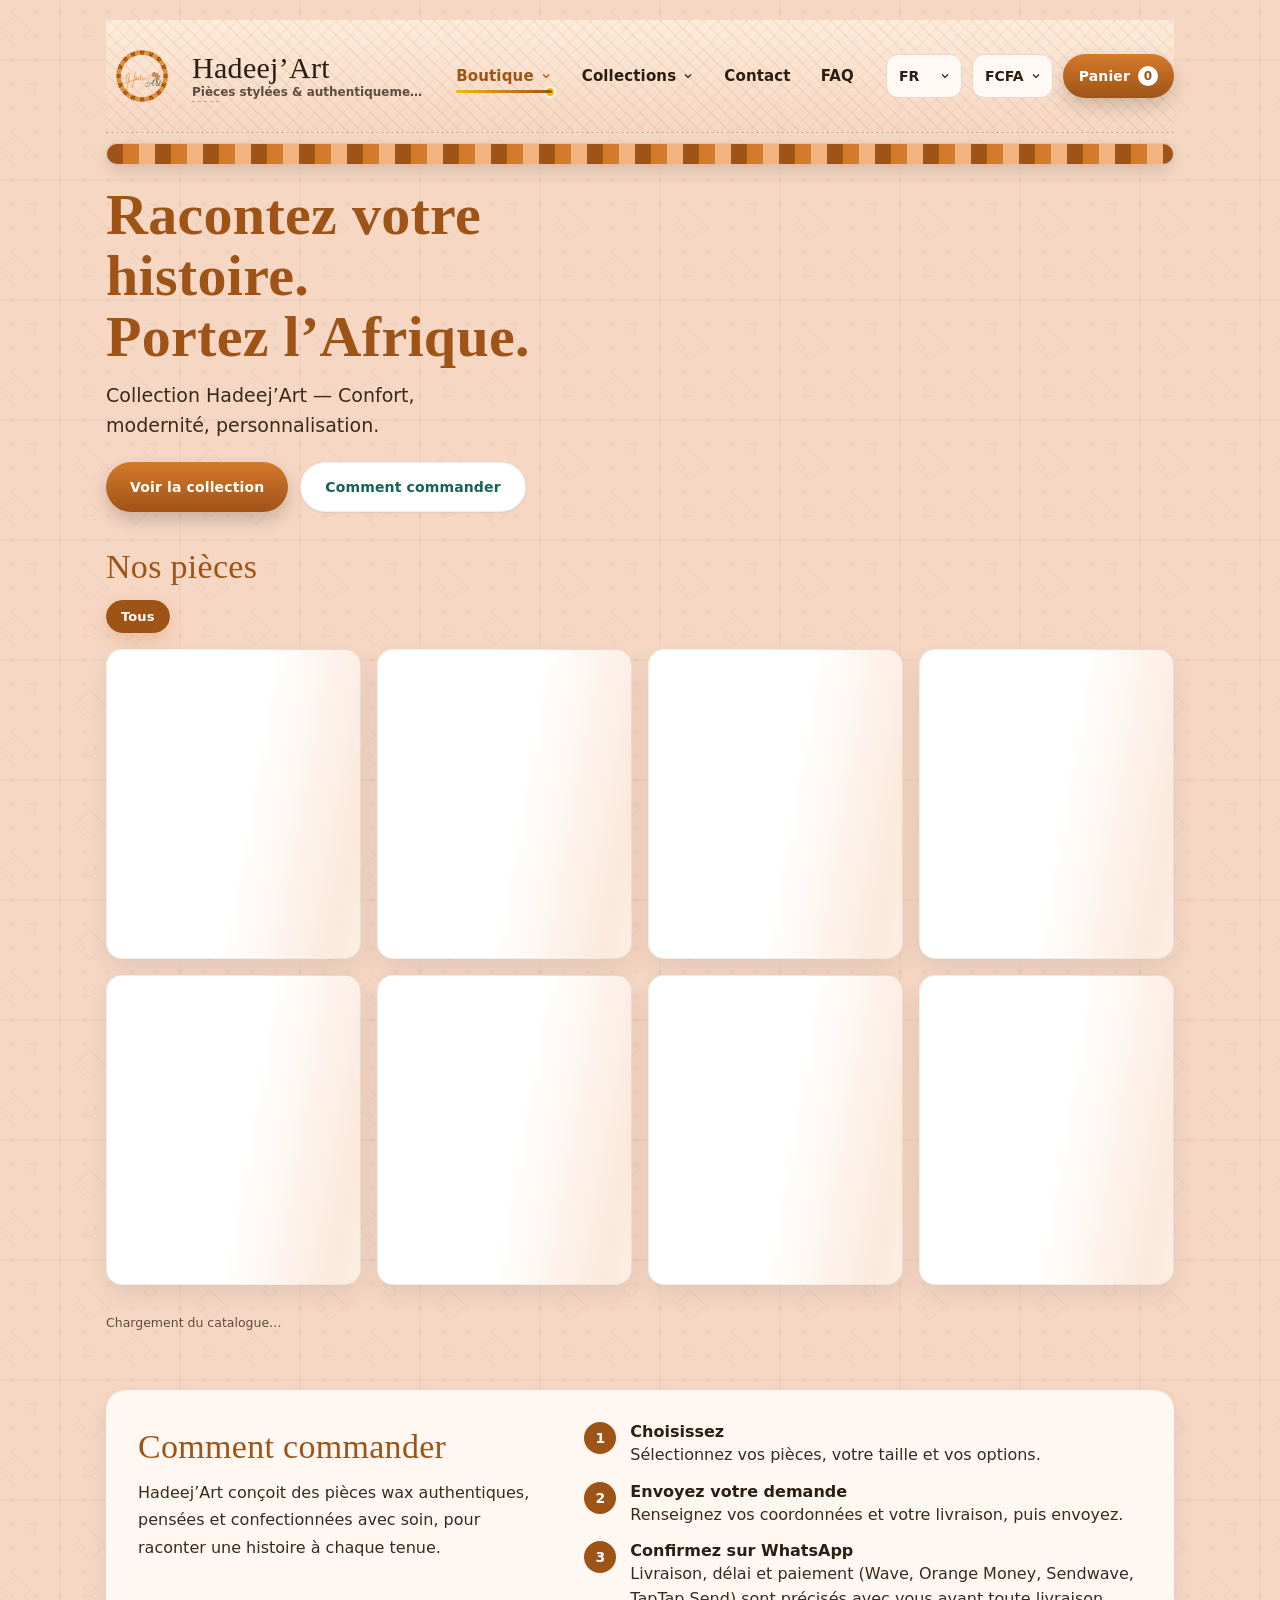
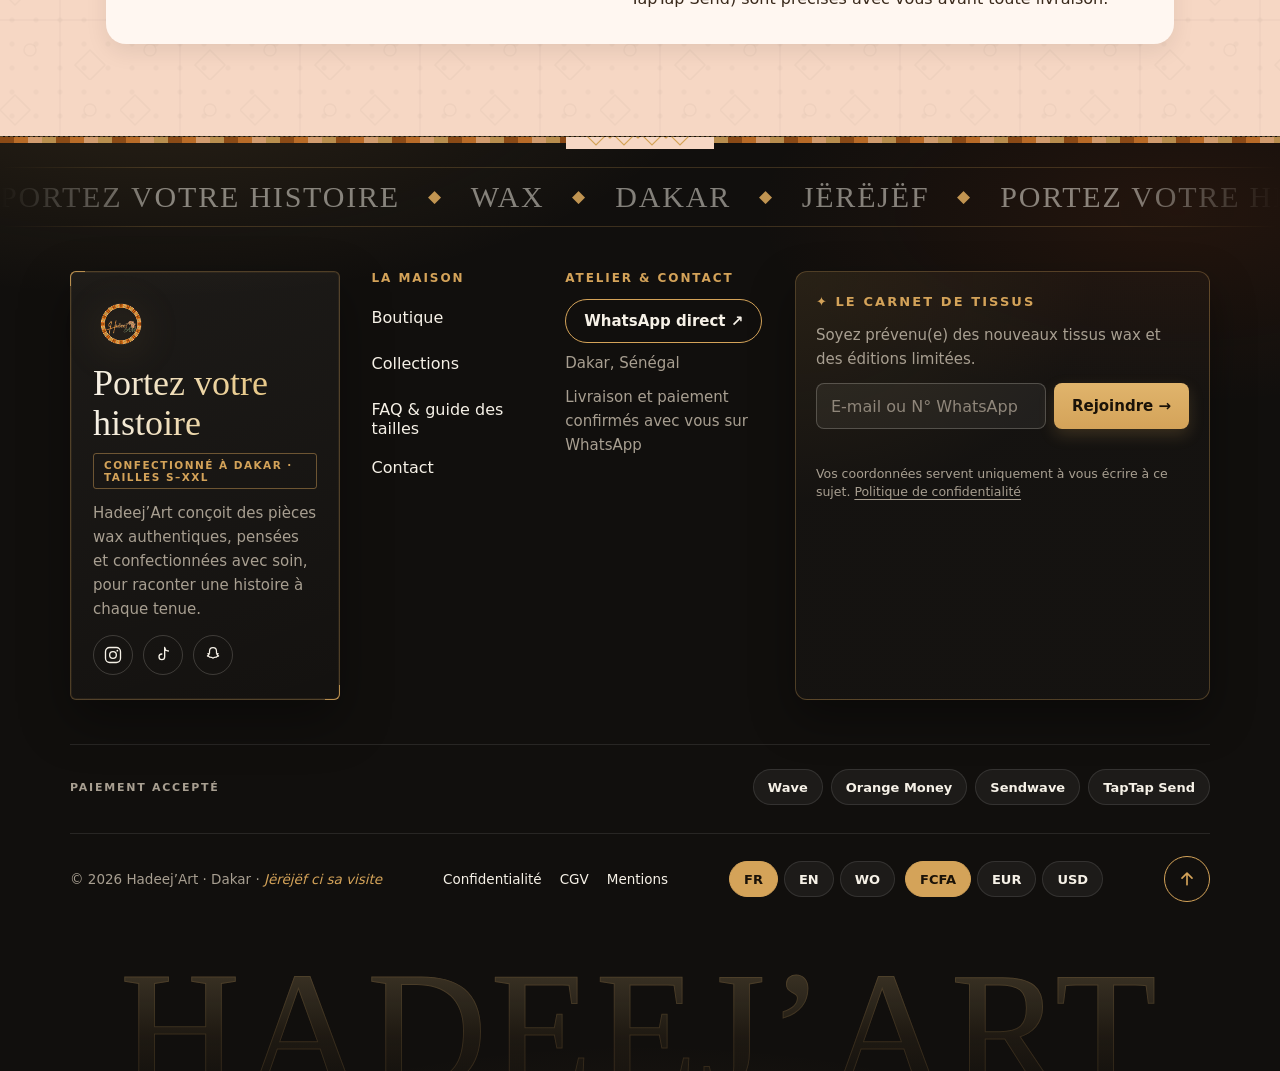
==== index.html @ 80472a8a "Sélecteurs de langue : drapeaux retirés (FR / EN / WO) Co-Authored-By: Claude Sonnet 5.5 <noreply@an" ====
<!DOCTYPE html>
<html lang="fr">
<head>
<meta charset="utf-8"/>
<meta name="viewport" content="width=device-width, initial-scale=1, viewport-fit=cover"/>
<meta http-equiv="Content-Security-Policy" content="default-src 'self'; script-src 'self' 'unsafe-inline' https://unpkg.com; style-src 'self' 'unsafe-inline' https://fonts.googleapis.com https://unpkg.com; font-src 'self' https://fonts.gstatic.com; img-src 'self' data: blob: https://*.tile.openstreetmap.org https://unpkg.com https://nwujdxrelsjicvsnbgzc.supabase.co; connect-src 'self' https://nwujdxrelsjicvsnbgzc.supabase.co https://nominatim.openstreetmap.org https://unpkg.com; object-src 'none'; base-uri 'self'; form-action 'self'">
<meta name="referrer" content="strict-origin-when-cross-origin">
<link rel="icon" type="image/png" href="images/logo.png">
<link rel="apple-touch-icon" href="images/logo.png">
<title data-i18n="page_title_home">Hadeej’Art — Boutique wax à Dakar</title>
<link rel="preconnect" href="https://fonts.googleapis.com">
<link rel="preconnect" href="https://fonts.gstatic.com" crossorigin>
<link href="https://fonts.googleapis.com/css2?family=DM+Sans:ital,opsz,wght@0,9..40,400..800;1,9..40,400..600&family=Fraunces:ital,opsz,wght@0,9..144,400..800;1,9..144,400..600&family=Kenia&display=swap" rel="stylesheet">
<link rel="stylesheet" href="css/style.css">

<meta name="description" content="Hadeej’Art — Créations & accessoires inspirés Wax. Commande WhatsApp rapide.">
<link rel="canonical" href="https://hadeejart.store/">
<meta property="og:type" content="website">
<meta property="og:site_name" content="Hadeej’Art">
<meta property="og:locale" content="fr_FR">
<meta property="og:title" content="Hadeej’Art — Boutique">
<meta property="og:description" content="Hadeej’Art — Créations & accessoires inspirés Wax. Commande WhatsApp rapide.">
<meta property="og:url" content="https://hadeejart.store/">
<meta property="og:image" content="https://hadeejart.store/images/logo.png">
<meta name="twitter:card" content="summary">
<meta name="theme-color" content="#111111">
<script type="application/ld+json">
{
  "@context": "https://schema.org",
  "@type": "Organization",
  "name": "Hadeej’Art",
  "url": "https://hadeejart.store/",
  "logo": "https://hadeejart.store/images/logo.png",
  "sameAs": [
    "https://www.instagram.com/hadeejart.sn",
    "https://www.tiktok.com/@hadeejart.sn",
    "https://www.snapchat.com/add/Hadeejart.sn"
  ]
}
</script>
<script type="application/ld+json" id="ldProducts"></script>
</head>
<body>
<div id="pageLoader" aria-hidden="true">
  <div class="page-loader-halo">
    <div class="page-loader-mark"><img src="images/logo.png" alt=""></div>
  </div>
  <p class="page-loader-word">Hadeej’Art</p>
  <div class="page-loader-bar"></div>
</div>
<canvas id="inv" width="1240" height="1754"></canvas>

<div class="container" id="top">
  <!-- HEADER -->
  <div class="header" id="siteHeader" data-i18n-aria="header_aria" aria-label="Barre supérieure">
    <a class="brand" href="index.html" data-i18n-aria="home_aria" aria-label="Retour à l’accueil">
      <span class="mark"><img src="images/logo.png" alt=""></span>
      <span class="brand-text">
        <span class="brand-name">Hadeej’Art</span>
        <span class="badge" data-i18n="badge">Pièces stylées & authentiquement africaines</span>
      </span>
    </a>

    <nav class="main-nav" id="mainNav" data-i18n-aria="nav_main_aria" aria-label="Navigation principale">
      <div class="nav-item" id="navShop">
        <button type="button" class="nav-link" id="navShopBtn" aria-haspopup="true" aria-expanded="false">
          <span data-i18n="nav_shop">Boutique</span>
          <svg class="chev" viewBox="0 0 24 24" aria-hidden="true"><path d="M6 9l6 6 6-6"/></svg>
        </button>
        <div class="dropdown" id="navShopMenu" role="menu" data-i18n-aria="nav_shop" aria-label="Boutique"></div>
      </div>
      <div class="nav-item" id="navCollections">
        <button type="button" class="nav-link" id="navCollectionsBtn" aria-haspopup="true" aria-expanded="false">
          <span data-i18n="nav_collections">Collections</span>
          <svg class="chev" viewBox="0 0 24 24" aria-hidden="true"><path d="M6 9l6 6 6-6"/></svg>
        </button>
        <div class="dropdown" id="navCollectionsMenu" role="menu" data-i18n-aria="nav_collections" aria-label="Collections"></div>
      </div>
      <a class="nav-link nav-plain" id="navContact" href="contact.html" data-i18n="nav_contact">Contact</a>
      <a class="nav-link nav-plain" id="navFaq" href="faq.html" data-i18n="nav_faq">FAQ</a>
    </nav>

    <div class="action">
      <select id="langSelect" class="select-pill lang-select" data-i18n-aria="lang_label" data-i18n-title="lang_label" title="Langue">
        <option value="fr">FR</option>
        <option value="en">EN</option>
        <option value="wo">WO</option>
      </select>
      <select id="currencySelect" class="select-pill currency-select" data-i18n-aria="currency_label" data-i18n-title="currency_label" title="Devise">
        <option value="FCFA">FCFA</option>
        <option value="EUR">EUR</option>
        <option value="USD">USD</option>
      </select>
      <div class="cart">
        <a id="cartBtn" class="btn" href="index.html" data-i18n-aria="cart" aria-label="Panier"><span data-i18n="cart">Panier</span><span class="bubble" id="cartCount">0</span></a>
      </div>
      <button type="button" class="hamburger" id="hamburgerBtn" aria-haspopup="true" aria-expanded="false" data-i18n-aria="menu_open">
        <span></span><span></span><span></span>
      </button>
    </div>
  </div>

  <!-- MENU MOBILE PLEIN ÉCRAN -->
  <div class="mobile-menu" id="mobileMenu">
    <div class="mobile-menu-head">
      <a class="brand" href="index.html" data-i18n-aria="home_aria" aria-label="Retour à l’accueil">
        <span class="mark"><img src="images/logo.png" alt=""></span>
        <span class="brand-name">Hadeej’Art</span>
      </a>
      <button type="button" class="mobile-menu-close" id="mobileMenuClose" data-i18n-aria="menu_close" aria-label="Fermer le menu">
        <svg viewBox="0 0 24 24" aria-hidden="true"><path d="M6 6l12 12M18 6L6 18"/></svg>
      </button>
    </div>
    <nav class="mobile-menu-body mobile-links" data-i18n-aria="nav_main_aria" aria-label="Navigation principale">
      <a class="mobile-link" href="index.html#catalogue"><span class="mobile-link-num" aria-hidden="true">01</span><span class="mobile-link-label" data-i18n="nav_shop">Boutique</span></a>
      <a class="mobile-link" href="collections.html"><span class="mobile-link-num" aria-hidden="true">02</span><span class="mobile-link-label" data-i18n="nav_collections">Collections</span></a>
      <a class="mobile-link" href="contact.html"><span class="mobile-link-num" aria-hidden="true">03</span><span class="mobile-link-label" data-i18n="nav_contact">Contact</span></a>
      <a class="mobile-link" href="faq.html"><span class="mobile-link-num" aria-hidden="true">04</span><span class="mobile-link-label" data-i18n="nav_faq">FAQ</span></a>
    </nav>
  </div>

  <div class="motif-bar motif-top" aria-hidden="true"></div>

  <!-- PREMIER ÉCRAN : une vraie photo de la collection, un titre, une action -->
  <section class="hero2" aria-label="Mise en avant" data-i18n-aria="hero_aria">
    <figure class="hero2-photo" id="heroPhoto" hidden>
      <img id="heroImg" alt="" width="1200" height="800" fetchpriority="high" decoding="async">
    </figure>
    <div class="hero2-text">
      <p class="hero2-kicker" id="heroKicker" hidden></p>
      <h1 data-i18n-html="hero_title_html">Racontez votre histoire.<br/>Portez l’Afrique.</h1>
      <p class="hero2-sub" data-i18n="hero_sub">Pièces wax authentiques, confectionnées avec soin.</p>
      <div class="hero2-cta">
        <a class="btn" id="heroCta" href="#catalogue" onclick="scrollToCatalogue();return false;" data-i18n="cta_view_collection">Voir la collection</a>
        <a class="btn ghost" href="#how" data-i18n="cta_how">Comment commander</a>
      </div>
    </div>
  </section>

  <!-- COLLECTIONS (rempli depuis les collections publiées) -->
  <section class="home-collections" id="homeCollections" aria-labelledby="homeColTitle" hidden>
    <h2 id="homeColTitle" class="section-title" data-i18n="nav_collections">Collections</h2>
    <div class="home-col-row" id="homeColRow"></div>
  </section>

  <!-- CATALOGUE -->
  <h2 id="catalogue" class="section-title" data-i18n="catalogue_title">Nos pièces</h2>
  <div id="categoryFilters" class="category-filters"></div>
  <p id="comingSoon" class="coming-soon" hidden></p>
  <div id="activeCollectionBanner" class="active-collection-banner" hidden></div>
  <div id="productGrid" class="grid"></div>

  <!-- COMMENT COMMANDER + MARQUE -->
  <section class="how" id="how" aria-labelledby="howTitle">
    <div class="how-brand">
      <h2 id="howTitle" class="section-title" data-i18n="how_title">Comment commander</h2>
      <p data-i18n="footer_about">Hadeej’Art conçoit des pièces wax authentiques, pensées et confectionnées avec soin, pour raconter une histoire à chaque tenue.</p>
    </div>
    <ol class="how-steps">
      <li><b data-i18n="how_1_t">Choisissez</b><span data-i18n="how_1_d">Sélectionnez vos pièces, votre taille et vos options.</span></li>
      <li><b data-i18n="how_2_t">Envoyez votre demande</b><span data-i18n="how_2_d">Renseignez vos coordonnées et votre livraison, puis envoyez.</span></li>
      <li><b data-i18n="how_3_t">Confirmez sur WhatsApp</b><span data-i18n="how_3_d">Livraison, délai et paiement (Wave, Orange Money, Sendwave, TapTap Send) sont précisés avec vous avant toute livraison.</span></li>
    </ol>
  </section>

</div>

<!-- PIED DE PAGE -->
<footer class="mf" id="siteFooter">
  <div class="mf-stitch" aria-hidden="true">
    <svg viewBox="0 0 120 24" width="120" height="24" focusable="false"><g fill="none" stroke="#D4A359" stroke-width="1.2"><path d="M8 12l8-8 8 8-8 8z"/><path d="M36 12l8-8 8 8-8 8z"/><path d="M64 12l8-8 8 8-8 8z"/><path d="M92 12l8-8 8 8-8 8z"/></g><g fill="#D4A359"><circle cx="30" cy="12" r="1.6"/><circle cx="58" cy="12" r="1.6"/><circle cx="86" cy="12" r="1.6"/></g></svg>
  </div>
  <div class="mf-inner">
    <div class="mf-grid">
      <section class="mf-label" aria-labelledby="mfBrand">
        <img class="mf-logo" src="images/logo.png" alt="" width="64" height="64" loading="lazy">
        <p class="mf-tagline" id="mfBrand" data-i18n="footer_tagline">Portez votre histoire</p>
        <p class="mf-badge" data-i18n="ft_badge">Confectionné à Dakar · Tailles S–XXL</p>
        <p class="mf-about" data-i18n="footer_about">Hadeej’Art conçoit des pièces wax authentiques, pensées et confectionnées avec soin, pour raconter une histoire à chaque tenue.</p>
        <ul class="mf-social" id="mfSocial" hidden></ul>
      </section>

      <nav class="mf-col" aria-labelledby="mfMaison">
        <h2 class="mf-h" id="mfMaison" data-i18n="ft_maison">La Maison</h2>
        <ul class="mf-links">
          <li><a href="index.html#catalogue" data-i18n="nav_shop">Boutique</a></li>
          <li><a href="collections.html" data-i18n="nav_collections">Collections</a></li>
          <li><a href="faq.html" data-i18n="ft_faq">FAQ &amp; guide des tailles</a></li>
          <li><a href="contact.html" data-i18n="nav_contact">Contact</a></li>
        </ul>
      </nav>

      <section class="mf-col" aria-labelledby="mfAtelier">
        <h2 class="mf-h" id="mfAtelier" data-i18n="ft_atelier">Atelier &amp; contact</h2>
        <a class="mf-wa" id="footerWaLink" target="_blank" rel="noopener" data-i18n="ft_wa">WhatsApp direct ↗</a>
        <p class="mf-line" data-i18n="ft_place">Dakar, Sénégal</p>
        <p class="mf-line" data-i18n="ft_delivery">Livraison et paiement confirmés avec vous sur WhatsApp</p>
      </section>

      <section class="mf-col mf-vip" aria-labelledby="mfVip">
        <h2 class="mf-h" id="mfVip" data-i18n="ft_vip_title">Le Carnet de Tissus</h2>
        <p class="mf-line" data-i18n="ft_vip_text">Soyez prévenu(e) des nouveaux tissus wax et des éditions limitées.</p>
        <form class="mf-form" id="mfVipForm" novalidate>
          <label class="mf-sr" for="mfVipInput" data-i18n="ft_vip_label">E-mail ou numéro WhatsApp</label>
          <div class="mf-field">
            <input id="mfVipInput" name="contact" class="mf-input" type="text" inputmode="email" autocomplete="email" maxlength="200" data-i18n-placeholder="ft_vip_placeholder" placeholder="E-mail ou N° WhatsApp" aria-describedby="mfVipMsg">
            <input type="text" name="website" tabindex="-1" autocomplete="off" class="mf-hp" aria-hidden="true">
            <button class="mf-btn" type="submit" id="mfVipBtn" data-i18n="ft_vip_btn">Rejoindre →</button>
          </div>
          <p class="mf-msg" id="mfVipMsg" role="status" aria-live="polite"></p>
          <p class="mf-fine"><span data-i18n="ft_vip_consent">Vos coordonnées servent uniquement à vous écrire à ce sujet.</span> <a href="politique-confidentialite.html" data-i18n="privacy_link">Politique de confidentialité</a></p>
        </form>
      </section>
    </div>

    <div class="mf-pay">
      <span class="mf-pay-label" data-i18n="footer_payments_title">Paiement accepté</span>
      <ul class="mf-pills" aria-label="Moyens de paiement">
        <li>Wave</li><li>Orange Money</li><li>Sendwave</li><li>TapTap Send</li>
      </ul>
    </div>

    <div class="mf-util">
      <p class="mf-copy">© <span id="footerYear"></span> Hadeej’Art · Dakar <span class="mf-sep" aria-hidden="true">·</span> <em>Jërëjëf ci sa visite</em></p>
      <ul class="mf-legal">
        <li><a href="politique-confidentialite.html" data-i18n="ft_privacy_short">Confidentialité</a></li>
        <li><a href="conditions-generales.html" data-i18n="ft_terms_short">CGV</a></li>
        <li><a href="mentions-legales.html" data-i18n="ft_legal_short">Mentions</a></li>
      </ul>
      <div class="mf-prefs">
        <div class="mf-pillrow" id="footerLangRow" role="group" aria-label="Langue">
          <button type="button" class="mf-pill" data-lang="fr">FR</button>
          <button type="button" class="mf-pill" data-lang="en">EN</button>
          <button type="button" class="mf-pill" data-lang="wo">WO</button>
        </div>
        <div class="mf-pillrow" id="footerCurrencyRow" role="group" aria-label="Devise">
          <button type="button" class="mf-pill" data-currency="FCFA">FCFA</button>
          <button type="button" class="mf-pill" data-currency="EUR">EUR</button>
          <button type="button" class="mf-pill" data-currency="USD">USD</button>
        </div>
      </div>
    </div>
  </div>
  <div class="mf-wordmark" aria-hidden="true">HADEEJ’ART</div>
</footer>

<!-- PANIER (tiroir) -->
<div id="cartOverlay" class="cart-overlay" aria-hidden="true"></div>
<aside id="cartPanel" class="cart-drawer" role="dialog" aria-modal="true" aria-labelledby="cartTitle" aria-hidden="true">
  <div class="cart-grab" aria-hidden="true"></div>
  <header class="cart-head">
    <div class="cart-head-title">
      <h4 id="cartTitle" data-i18n="cart_title">Votre panier</h4>
      <span class="cart-count-chip" id="cartCountChip" aria-live="polite">0</span>
    </div>
    <button type="button" class="cart-close" id="cartClose" data-i18n-aria="cart_close" aria-label="Fermer le panier">
      <svg viewBox="0 0 24 24" aria-hidden="true"><path d="M6 6l12 12M18 6L6 18"/></svg>
    </button>
  </header>
  <div class="cart-stitch" aria-hidden="true"></div>
  <div id="cartLines" class="cart-lines"></div>
  <footer class="cart-foot" id="cartFoot">
    <div id="cartNotices" class="cart-notices" aria-live="polite" hidden></div>
    <div class="cart-sum cart-sum-total"><span data-i18n="total_items">Total des articles (hors livraison)</span><b id="cartTotal">0 FCFA</b></div>
    <p class="cart-note" data-i18n="cart_note_delivery">Les frais de livraison ne sont pas inclus : ils sont confirmés avec vous sur WhatsApp, avec le paiement, avant toute livraison.</p>
    <button class="btn cart-checkout" type="button" data-i18n="checkout" onclick="openClient()">Finaliser</button>
    <button class="cart-continue" type="button" data-i18n="cart_continue" onclick="closeCart()">Continuer mes achats</button>
  </footer>
</aside>

<!-- CONFIRMATION DE COMMANDE -->
<div id="orderDone" class="modal" role="dialog" aria-modal="true" aria-labelledby="odTitle" onclick="if(event.target===this) closeOrderDone()">
  <div class="sheet order-done">
    <div class="od-badge" aria-hidden="true">
      <svg viewBox="0 0 24 24"><path d="M5 12.5l4.2 4.2L19 7"/></svg>
    </div>
    <h3 id="odTitle" data-i18n="order_done_title">Commande enregistrée !</h3>
    <p class="od-label" data-i18n="order_done_number_label">Votre numéro de commande</p>
    <div class="od-ref-row">
      <strong id="odRef" class="od-ref"></strong>
      <button type="button" class="od-copy" id="odCopy" onclick="orderDoneCopyRef()" data-i18n="order_done_copy">Copier</button>
    </div>
    <p class="od-text" data-i18n="order_done_text">Votre facture a été téléchargée. Envoyez-la sur WhatsApp à Hadeej’Art pour confirmer votre commande.</p>
    <pre id="odSummary" class="od-summary" tabindex="0" aria-label="Récapitulatif de la commande"></pre>
    <button type="button" class="btn ghost sm" id="odCopySummary" onclick="orderDoneCopySummary()" data-i18n="od_copy_summary">Copier le récapitulatif</button>
    <img id="odPreview" class="od-preview" alt="" hidden>
    <a id="odWhatsapp" class="btn od-wa" href="#" target="_blank" rel="noopener" data-i18n="order_done_wa">Confirmer sur WhatsApp</a>
    <div class="od-actions">
      <button type="button" class="btn ghost" onclick="downloadInvoice()" data-i18n="order_done_download">Télécharger la facture</button>
      <button type="button" class="btn ghost" onclick="orderDoneBackToShop()" data-i18n="order_done_back">Retour à la boutique</button>
    </div>
  </div>
</div>

<!-- MODAL DÉTAIL -->
<div id="detail" class="modal" onclick="if(event.target===this) closeDetail()">
  <div class="sheet">
    <header>
      <b id="dName" data-i18n="detail_default_title">Détail</b>
      <button class="btn ghost" type="button" data-i18n="close" onclick="closeDetail()">Fermer</button>
    </header>
    <div class="body">
      <div class="media" id="dMedia">
        <div class="media-frame">
          <img id="dImg" alt="" onclick="openImageFullscreen(this.src)">
          <button class="gallery-nav prev" type="button" onclick="galleryStep(-1)" data-i18n-aria="gallery_prev_aria" aria-label="Photo précédente" hidden>
            <svg viewBox="0 0 24 24"><path d="M15 6l-6 6 6 6"/></svg>
          </button>
          <button class="gallery-nav next" type="button" onclick="galleryStep(1)" data-i18n-aria="gallery_next_aria" aria-label="Photo suivante" hidden>
            <svg viewBox="0 0 24 24"><path d="M9 6l6 6-6 6"/></svg>
          </button>
          <span class="gallery-count" id="dGalleryCount" hidden></span>
        </div>
        <button class="img-expand" type="button" onclick="openImageFullscreen(document.getElementById('dImg').src)" data-i18n-title="fullscreen_title" title="Voir en plein écran">
          <svg viewBox="0 0 24 24"><path d="M4 9V4h5M20 15v5h-5M15 4h5v5M4 15v5h5"/></svg>
        </button>
        <div id="dThumbs" class="thumbs" hidden></div>
      </div>
      <div class="detail-info">
        <div id="dMeta"></div>
        <div class="price" id="dPrice"></div>
        <div class="detail-availability" id="dAvail"></div>
        <p class="detail-text" id="dDescription" hidden></p>
        <div id="dForm"></div>
        <div id="dSections" class="detail-sections"></div>
        <button type="button" class="link-btn detail-share" id="dShare" onclick="shareCurrentProduct()" data-i18n="share_link">Copier le lien du produit</button>
      </div>
    </div>
  </div>
</div>

<!-- COMMANDE EN 3 ÉTAPES -->
<div id="client" class="modal" role="dialog" aria-modal="true" aria-labelledby="clientTitle" onclick="if(event.target===this) closeClient()">
  <div class="sheet checkout-sheet">
    <header><b id="clientTitle" data-i18n="checkout_title">Ma commande</b><button class="btn ghost" type="button" data-i18n="close" onclick="closeClient()">Fermer</button></header>
    <ol class="co-steps" id="coSteps">
      <li data-step="1"><span class="co-step-n">1</span><span data-i18n="step_contact">Coordonnées</span></li>
      <li data-step="2"><span class="co-step-n">2</span><span data-i18n="step_delivery">Livraison</span></li>
      <li data-step="3"><span class="co-step-n">3</span><span data-i18n="step_summary">Récapitulatif</span></li>
    </ol>
    <form id="coForm" novalidate autocomplete="on" onsubmit="return false">
      <section class="co-step" data-step="1">
        <div class="field"><label for="cName" data-i18n="name_label">Nom complet</label><input id="cName" class="input" autocomplete="name" aria-describedby="err-cName" data-i18n-placeholder="name_placeholder" placeholder="ex: Aïcha Diop"><p class="field-error" id="err-cName" role="alert" hidden></p></div>
        <div class="field"><label for="cPhone" data-i18n="phone_label">Téléphone (WhatsApp)</label><input id="cPhone" class="input" type="tel" inputmode="tel" autocomplete="tel" aria-describedby="hint-cPhone err-cPhone" data-i18n-placeholder="phone_placeholder" placeholder="77 123 45 67"><p class="field-hint" id="hint-cPhone" data-i18n="phone_hint">Ex : 77 123 45 67 ou +221 77 123 45 67</p><p class="field-error" id="err-cPhone" role="alert" hidden></p></div>
        <div class="field"><label for="cEmail" data-i18n="email_label">E-mail (facultatif)</label><input id="cEmail" type="email" class="input" autocomplete="email" aria-describedby="err-cEmail" data-i18n-placeholder="email_placeholder" placeholder="vous@exemple.com"><p class="field-error" id="err-cEmail" role="alert" hidden></p></div>
      </section>

      <section class="co-step" data-step="2" hidden>
        <div class="row">
          <div class="field" style="flex:1"><label for="cCountry" data-i18n="country_label">Pays</label><input id="cCountry" class="input" autocomplete="country-name" data-i18n-placeholder="country_placeholder" placeholder="Sénégal"></div>
          <div class="field" style="flex:1"><label for="cCity" data-i18n="city_label">Ville</label><input id="cCity" class="input" autocomplete="address-level2" aria-describedby="err-cCity" data-i18n-placeholder="city_placeholder" placeholder="Dakar"><p class="field-error" id="err-cCity" role="alert" hidden></p></div>
        </div>
        <div class="field"><label for="cDistrict" data-i18n="district_label">Quartier</label><input id="cDistrict" class="input" autocomplete="address-level3" aria-describedby="err-cDistrict" data-i18n-placeholder="district_placeholder" placeholder="Sicap Mbao"><p class="field-error" id="err-cDistrict" role="alert" hidden></p></div>
        <div class="field"><label for="locNote" data-i18n="location_note_label">Repère ou précision (facultatif)</label><input id="locNote" class="input" maxlength="300" data-i18n-placeholder="location_note_placeholder" placeholder="ex: portail bleu, 2e étage"></div>

        <div class="field co-map">
          <button type="button" class="btn ghost" id="btnShowMap" aria-expanded="false" aria-controls="coMapBox" data-i18n="map_toggle">📍 Ajouter ma position sur la carte (facultatif)</button>
          <div id="coMapBox" hidden>
            <p class="small" data-i18n="map_optional_note">Facultatif : la carte aide le livreur, mais votre commande reste possible sans elle. Votre position n'est demandée que si vous appuyez sur « Ma position ».</p>
            <div class="map-tools">
              <input id="mapSearch" class="input" aria-label="Rechercher une adresse" data-i18n-placeholder="map_search_placeholder" placeholder="Rechercher une adresse…">
              <button type="button" class="btn ghost sm" id="btnMapSearch" data-i18n="map_search_btn">Chercher</button>
              <button type="button" class="btn ghost sm" id="btnLocateMe" data-i18n="map_locate_btn">📍 Ma position</button>
            </div>
            <ul id="mapResults" class="map-results" role="listbox" hidden data-i18n-aria="map_results_label" aria-label="Résultats de la recherche"></ul>
            <div id="deliveryMap" role="application" aria-label="Carte de livraison"></div>
            <p class="small" id="mapStatus" aria-live="polite" data-i18n="map_status_default">Déplacez le repère ou recherchez votre adresse.</p>
            <input type="hidden" id="locLat"><input type="hidden" id="locLng">
            <input id="locAddress" type="hidden">
          </div>
        </div>

        <div class="field">
          <label class="checkbox"><input type="checkbox" id="cRemember"> <span data-i18n="remember_label">Se souvenir de mes informations</span></label>
        </div>
      </section>

      <section class="co-step" data-step="3" hidden>
        <h4 class="co-h" data-i18n="recap_items">Vos articles</h4>
        <ul id="coRecap" class="co-recap"></ul>
        <div class="cart-sum cart-sum-total"><span data-i18n="total_items">Total des articles (hors livraison)</span><b id="coTotal"></b></div>
        <p class="co-note" id="coCurrencyNote" hidden></p>
        <p class="co-note" data-i18n="co_confirm_note">Votre demande sera confirmée avec vous sur WhatsApp : frais de livraison, délai et paiement y sont précisés avant toute livraison. Aucun paiement n'est demandé sur ce site.</p>
        <h4 class="co-h" data-i18n="recap_delivery">Livraison</h4>
        <p class="co-address" id="coAddress"></p>
        <div class="field">
          <label data-i18n="payment_label" id="payLabel">Moyen de paiement prévu</label>
          <div id="payGrid" class="pay-grid" role="group" aria-labelledby="payLabel">
            <button type="button" class="pay-card" data-method="wave" aria-pressed="true">
              <img src="images/payments/wave-icon.png" alt="" width="18" height="18"><span>Wave</span>
            </button>
            <button type="button" class="pay-card" data-method="orange_money" aria-pressed="false">
              <img src="images/payments/orange-money-icon.png" alt="" width="18" height="18"><span>Orange Money</span>
            </button>
            <button type="button" class="pay-card" data-method="sendwave" aria-pressed="false">
              <svg xmlns="http://www.w3.org/2000/svg" width="18" height="18" viewBox="0 0 24 24" aria-hidden="true"><circle cx="12" cy="12" r="11" fill="#5B2A86"/><path d="M6 13l4 4 8-9" stroke="#fff" stroke-width="2" fill="none" stroke-linecap="round" stroke-linejoin="round"/></svg><span>Sendwave</span>
            </button>
            <button type="button" class="pay-card" data-method="taptap_send" aria-pressed="false">
              <svg xmlns="http://www.w3.org/2000/svg" width="18" height="18" viewBox="0 0 24 24" aria-hidden="true"><circle cx="12" cy="12" r="11" fill="#0B5FFF"/><path d="M7 12h10M13 8l4 4-4 4" stroke="#fff" stroke-width="2" fill="none" stroke-linecap="round" stroke-linejoin="round"/></svg><span>TapTap Send</span>
            </button>
          </div>
          <input type="hidden" id="cPay" name="pay_method" value="wave">
        </div>
        <div id="coError" class="co-error" role="alert" hidden></div>
        <button type="button" class="btn ghost" id="coWaFallback" hidden data-i18n="co_wa_fallback">Envoyer par WhatsApp sans enregistrement</button>
      </section>

      <div class="co-actions">
        <button type="button" class="btn ghost" id="coBack" data-i18n="step_back">Retour</button>
        <button type="button" class="btn" id="coNext" data-i18n="step_next">Continuer</button>
        <button type="button" class="btn" id="btnOrder" data-action="order" data-i18n="place_order_btn" hidden>Envoyer ma demande de commande</button>
      </div>
      <p class="cta-hint co-hint" id="coSendHint" data-i18n="invoice_hint" hidden>Un récapitulatif (et une facture image) sera généré et partagé sur WhatsApp.</p>
      <noscript><a class="btn" href="https://wa.me/221781444340">Commander par WhatsApp</a></noscript>
    </form>
  </div>
</div>

<!-- PLEIN ÉCRAN IMAGE -->
<div id="imgViewer" class="lightbox" onclick="closeImageViewer()">
  <button class="close" data-i18n-aria="close" aria-label="Fermer" type="button" data-i18n="close" onclick="closeImageViewer(); event.stopPropagation()">Fermer</button>
  <img id="imgViewerImg" data-i18n-alt="lightbox_alt" alt="Aperçu produit"/>
</div>

<script src="js/config.js"></script>
<script src="js/utils.js"></script>
<script src="js/i18n.js"></script>
<script src="js/currency.js"></script>
<script src="js/data.js"></script>
<script src="js/api.js"></script>
<script src="js/cart.js"></script>
<script src="js/catalogue.js"></script>
<script src="js/invoice.js"></script>
<script src="js/map.js"></script>
<script src="js/checkout.js"></script>
<script src="js/nav.js"></script>
<script src="js/ui.js"></script>
<script src="js/main.js"></script>
</body>
</html>
---- css/style.css ----
/* ======================================================================
   Hadeej'Art — Feuille de styles
   ====================================================================== */

:root{
  --bg:#f6d7c4;
  --paper:#fff7f1;
  --brand:#d47a2c;
  --brand-700:#9e5317;
  --ink:#2b1e12;
  --terracotta:#C1440E;
  --safran:#F2B90C;
  --emerald:#146356;
  --noir:#1A1A1A;

  /* ====== Échelle de z-index (du plus bas au plus haut) ======
     Documentée ici pour éviter toute superposition accidentelle :
     contenu (auto) < header collant < menu Boutique/Collections/Infos <
     panier < menu mobile plein écran < modales (fiche détail, client) <
     visionneuse plein écran (ouverte depuis la fiche détail, doit donc
     toujours passer au-dessus). */
  --z-header: 60;
  --z-dropdown: 70;
  --z-panel: 80;
  --z-mobile-menu: 200;
  --z-modal: 300;
  --z-lightbox: 400;
  --z-loader: 500;
}
*{box-sizing:border-box}
html,body{margin:0;padding:0;background:var(--bg);color:var(--ink);font:16px/1.5 var(--font-body)}

/* --- Écran de chargement (toutes les pages publiques) ---
   Affiché immédiatement au chargement de la page, masqué dès que son
   contenu essentiel est prêt (catalogue, menus…) — voir hidePageLoader()
   dans js/utils.js, appelé par main.js et page.js, avec un filet de
   sécurité qui le masque de toute façon après quelques secondes.
   Reprend l'identité du site plutôt qu'un rond générique : le halo tourne
   dans les couleurs de la marque, la barre en bas reprend le tissage animé
   des bandes motif du header/footer (voir .motif-bar, @keyframes slidePattern). */
#pageLoader{
  position:fixed; inset:0; z-index:var(--z-loader); display:flex; flex-direction:column;
  align-items:center; justify-content:center; gap:18px; background:var(--bg);
  background-image:
    radial-gradient(circle at 12px 12px, rgba(0,0,0,.05) 2px, transparent 3px),
    linear-gradient(90deg, rgba(0,0,0,.03) 1px, transparent 1px),
    linear-gradient(180deg, rgba(0,0,0,.03) 1px, transparent 1px);
  background-size: 24px 24px, 60px 60px, 60px 60px;
  transition:opacity .4s ease, visibility .4s ease;
}
#pageLoader.hide{ opacity:0; visibility:hidden; pointer-events:none; }
.page-loader-halo{
  position:relative; width:120px; height:120px; display:flex; align-items:center; justify-content:center;
}
.page-loader-halo::before{
  content:""; position:absolute; inset:0; border-radius:50%;
  background:conic-gradient(from 0deg, var(--brand-700), var(--safran), var(--terracotta), var(--emerald), var(--brand-700));
  animation:loaderSpin 2.2s linear infinite;
  -webkit-mask:radial-gradient(farthest-side, transparent calc(100% - 7px), #000 calc(100% - 7px));
  mask:radial-gradient(farthest-side, transparent calc(100% - 7px), #000 calc(100% - 7px));
}
.page-loader-mark{
  position:relative; z-index:1; width:92px; height:92px; display:grid; place-items:center;
  animation:loaderPulse 1.8s ease-in-out infinite;
}
.page-loader-mark img{ width:100%; height:100%; object-fit:contain; }
.page-loader-word{ margin:0; font:400 26px var(--font-display); color:var(--brand-700); letter-spacing:.5px; animation:loaderFade 1.8s ease-in-out infinite; }
.page-loader-bar{
  width:140px; height:10px; border-radius:8px; overflow:hidden; border:1px solid #0001;
  box-shadow:0 8px 14px rgba(0,0,0,.15) inset; background:#f4cdb7; position:relative;
}
.page-loader-bar::before{
  content:""; position:absolute; inset:0;
  background:repeating-linear-gradient(90deg,var(--brand-700) 0 12px,var(--brand) 12px 24px,#f1b37f 24px 36px);
  animation:slidePattern 3s linear infinite;
}
@keyframes loaderSpin{ to{ transform:rotate(360deg); } }
@keyframes loaderPulse{ 0%,100%{ transform:scale(1); } 50%{ transform:scale(1.07); } }
@keyframes loaderFade{ 0%,100%{ opacity:.55; } 50%{ opacity:1; } }
@media (prefers-reduced-motion:reduce){
  .page-loader-halo::before, .page-loader-mark, .page-loader-word, .page-loader-bar::before{ animation:none; }
}
body{
  font-family: var(--font-body);
  background-image:
    radial-gradient(circle at 12px 12px, rgba(0,0,0,.025) 2px, transparent 3px),
    url("data:image/svg+xml;utf8,<svg xmlns='http://www.w3.org/2000/svg' width='120' height='120' viewBox='0 0 120 120'><g opacity='0.035' stroke='%232b1e12' stroke-width='1.5' fill='none'><path d='M0 60h120M60 0v120'/><path d='M15 15l15 15-15 15-15-15zM90 90l15 15-15 15-15-15z'/><circle cx='30' cy='90' r='6'/><circle cx='90' cy='30' r='6'/></g></svg>");
  background-size: 24px 24px, 120px 120px;
}
img{max-width:100%;height:auto;display:block}
.container{
  max-width:1100px;margin:0 auto;
  padding:20px max(16px, env(safe-area-inset-right)) 20px max(16px, env(safe-area-inset-left));
}

/* ====== HEADER ======
   Deux états, franchement différents plutôt qu'un simple changement
   d'opacité : au repos, le header se fond dans le hero (grand, aéré,
   quasi transparent) ; dès le premier défilement, il se contracte en
   bandeau premium opaque avec sa propre lisière tissée en pied — comme un
   ourlet — et l'identité (logo, titre) se resserre avec lui. */
.header{
  display:flex;align-items:center;justify-content:space-between;gap:18px;position:sticky;top:0;
  background:linear-gradient(180deg,rgba(255,244,230,.72),rgba(246,215,196,.35));backdrop-filter:blur(2px);
  /* Au repos : un pointillé de couture sous le header, comme un ourlet
     piqué à la main — il devient lisière tissée une fois le bandeau contracté. */
  border-bottom:1.5px dashed rgba(122,75,33,.35);
  z-index:var(--z-header);
  padding-block:20px;
  /* Réserve l'encoche/île dynamique en haut : le header colle au tout
     haut de l'écran dès le défilement, y compris sous cette zone. */
  padding-top:calc(20px + env(safe-area-inset-top));
  transition:background .35s ease, backdrop-filter .35s ease, box-shadow .35s ease,
             border-color .35s ease, padding .3s cubic-bezier(.22,.9,.32,1);
}
/* Trame de tissu discrète, visible seulement au repos (le bandeau
   contracté, lui, est uni et lisible avant tout). */
.header::before{
  content:""; position:absolute; inset:0; z-index:-1; pointer-events:none;
  background:repeating-linear-gradient(45deg,rgba(181,67,42,.07) 0 2px,transparent 2px 10px),
             repeating-linear-gradient(-45deg,rgba(232,163,23,.08) 0 2px,transparent 2px 10px);
  transition:opacity .3s ease;
}
.header.scrolled::before{ opacity:0; }
.header::after{
  /* Lisière tissée en pied de header, façon ourlet — n'apparaît qu'une
     fois le bandeau contracté, pour marquer nettement la transition. */
  content:""; position:absolute; left:0; right:0; bottom:-3px; height:3px;
  background:repeating-linear-gradient(90deg,var(--brand-700) 0 14px,var(--brand) 14px 28px,#f1b37f 28px 42px);
  opacity:0; transition:opacity .3s ease;
  pointer-events:none;
}
.header.scrolled{
  background:rgba(250,232,213,.96);backdrop-filter:blur(14px) saturate(1.1);
  box-shadow:0 12px 28px rgba(80,40,10,.24);
  border-bottom-color:transparent;
  padding-block:8px;
  padding-top:calc(8px + env(safe-area-inset-top));
}
.header.scrolled::after{ opacity:.9; }
/* La marque est un vrai lien vers l'accueil (fonctionne sans JavaScript). */
.brand{display:flex;align-items:center;gap:14px;color:inherit;text-decoration:none;border-radius:16px;min-width:44px;min-height:44px}
.brand:focus-visible{ outline:3px solid #ffcf9c; outline-offset:4px; }
.brand-text{ display:flex; flex-direction:column; align-items:flex-start; min-width:0; }
.brand .badge{ white-space:nowrap; max-width:100%; text-overflow:ellipsis; }
/* Entre 861 et 1100 px, nav + sélecteurs + panier occupent la barre : l'accroche
   cède la place plutôt que de passer sur plusieurs lignes et gonfler le header. */
@media (min-width:861px) and (max-width:1100px){ .brand .badge{ display:none; } }
.brand-name{ display:block; line-height:1.05; }
.brand .mark{
  width:72px;height:72px;display:grid;place-items:center;position:relative;flex:0 0 auto;
  transition:width .3s cubic-bezier(.22,.9,.32,1), height .3s cubic-bezier(.22,.9,.32,1), transform .35s cubic-bezier(.34,1.56,.64,1);
}
.brand:hover .mark{ transform:rotate(-6deg) scale(1.05); }
.header.scrolled .brand .mark{ width:48px; height:48px; }
.brand .mark img{width:100%;height:100%;object-fit:contain}
.brand-name{margin:0;font:800 30px var(--font-body);transition:font-size .3s cubic-bezier(.22,.9,.32,1);}
.header.scrolled .brand-name{ font-size:20px; }
.brand-name,
.hero h1{
  font-family: var(--font-display);
  font-weight: 800;
  letter-spacing: .5px;
  text-shadow: 0 1px 0 rgba(0,0,0,.06);
}
.badge{
  /* 80px, pas une valeur ajustée à 1-2 lignes : sur les largeurs moyennes
     (861-1024px), nav + pastilles langue/devise + panier compressent le
     bloc marque au point que l'accroche peut passer sur 3 lignes — une
     limite trop juste coupait alors le texte au repos, pas seulement au
     scroll (seul moment où elle doit vraiment disparaître, via la règle
     .scrolled ci-dessous). */
  font:600 12px var(--font-body);opacity:.75; position:relative; display:inline-block; padding-bottom:3px;
  max-height:80px; overflow:hidden; transition:max-height .3s ease, opacity .3s ease, margin .3s ease;
}
/* Petit fil discret sous l'accroche, comme une couture — s'efface quand
   le header se resserre, pour ne garder que l'essentiel. */
.badge::after{
  content:""; position:absolute; left:0; bottom:0; height:1px; width:28px;
  background-image:repeating-linear-gradient(90deg,var(--brand-700) 0 3px,transparent 3px 6px);
  opacity:.6;
}
.header.scrolled .badge{ max-height:0; opacity:0; margin:0; }

.action{display:inline-flex;gap:10px;align-items:center}
.btn{display:inline-flex;align-items:center;gap:8px;border:0;border-radius:999px;background-image:linear-gradient(180deg,var(--brand),var(--brand-700));color:#fff;padding:10px 16px;font-weight:800;box-shadow:0 8px 18px rgba(0,0,0,.18);cursor:pointer;text-decoration:none;transition: transform .15s ease, box-shadow .2s ease, filter .2s ease;}
.btn:hover{ transform: translateY(-1px); box-shadow:0 14px 24px rgba(0,0,0,.22); filter: saturate(1.05); }
.btn span.bubble{display:inline-grid;place-items:center;background:#fff;color:var(--brand-700);min-width:20px;height:20px;border-radius:999px;font:800 12px var(--font-body);padding:0 5px}
.btn.ghost{background:#fff;color:var(--emerald);box-shadow:0 1px 2px rgba(0,0,0,.08);border:1px solid #0001}
.btn.ghost:hover{ background:#fff; color:#0F4F46; border-color:#0002; box-shadow:0 4px 12px rgba(0,0,0,.12); }

/* ====== HERO ====== */
.hero{display:grid;grid-template-columns:1.05fr .95fr;gap:22px;margin:18px 0 28px}
@media(max-width:860px){.hero{grid-template-columns:1fr;}}
.hero-card{background:var(--paper);border-radius:20px;padding:22px 24px;box-shadow:0 18px 36px rgba(0,0,0,.18)}

.hero-frame{
  position:relative;
  background:#f4cdb7;
  border:1px solid #0001;
  box-shadow:0 18px 46px rgba(0,0,0,.18),0 0 0 6px rgba(212,122,44,.08) inset;
  min-height:320px;
  display:grid;
  place-items:center;
  padding:0;
}
.hero-frame .logo-hero{
  display:block;margin:0 auto;
  width: min(78%, 420px);
  height: auto; object-fit: contain;
  border-radius: 16px;
  box-shadow: 0 10px 24px rgba(0,0,0,.12);
}

.hero-inline{display:flex;align-items:center;gap:12px;margin-bottom:8px}
.logo-inline{width:72px;height:72px}
.logo-inline img{width:100%;height:100%;object-fit:contain}
.hero h1{margin:0;font:800 42px/1.08 var(--font-display);color:var(--brand-700);letter-spacing:.5px}
@media(max-width:520px){.hero h1{font-size:34px}}
@media(max-width:380px){.hero h1{font-size:28px}}
.hero-sub{margin:.6rem 0 .2rem;color:#3a2a1c}
.note{font-size:13px;opacity:.7;margin-top:.4rem}
.ribbon{height:10px;border-radius:8px;margin-bottom:12px;background:repeating-linear-gradient(90deg,var(--brand-700) 0 14px,var(--brand) 14px 28px,#f1b37f 28px 42px);opacity:.9}
.beads{margin:12px 0 6px;height:10px;background:radial-gradient(var(--brand-700) 1.6px,transparent 2.8px) 0 0/18px 10px repeat-x;opacity:.85}
.cta-row{display:flex;align-items:center;gap:1rem;flex-wrap:wrap;margin-top:1rem}
.cta-hero{display:inline-flex}
.cta-hero-2{display:inline-flex}
.cta-hint{margin:0; color:#7a624f; font-size:.95rem; line-height:1.3; white-space:normal;}
@media (max-width:720px){
  .cta-row{flex-direction:column; align-items:flex-start; gap:.6rem;}
  .cta-hint{font-size:.9rem;}
}

/* CTA collant mobile */
.mobile-sticky-cta{display:none !important}
@media(max-width:760px){
  .mobile-sticky-cta{
    position:sticky;bottom:12px;display:flex;justify-content:center;margin-top:8px;z-index:45
  }
  .mobile-sticky-cta .btn{box-shadow:0 10px 22px rgba(0,0,0,.25)}
}

/* ====== Bandes motifs africains ====== */
.motif-bar{
  height: 22px;
  border-radius: 12px;
  overflow: hidden;
  border: 1px solid #0001;
  box-shadow: 0 8px 18px rgba(0,0,0,.15) inset, 0 6px 16px rgba(0,0,0,.12);
  background: #f4cdb7;
  position: relative;
}
.motif-bar::before{
  content:"";
  position:absolute; inset:0;
  background: repeating-linear-gradient(90deg,var(--brand-700) 0 16px,var(--brand) 16px 32px,#f1b37f 32px 48px);
  animation: slidePattern 12s linear infinite;
}
/* Bande de motif : uniquement le fil de couleurs qui défile (les chevrons ont été retirés). */
.motif-top{ margin: 10px 0 18px; }
.motif-bottom{ margin: 26px 0 12px; }
@keyframes slidePattern { from{ background-position:0 0, 0 0 } to{ background-position:120px 0, 120px 0 } }

/* ====== CATALOGUE ====== */
.section-title{display:flex;align-items:center;gap:10px;margin:6px 0 14px;color:var(--noir);text-transform:uppercase;letter-spacing:.6px}
.section-title:before{content:"";width:62px;height:10px;border-radius:6px;background:repeating-linear-gradient(90deg,var(--safran) 0 12px, var(--brand) 12px 24px);opacity:.7}

/* Filtres de catégories */
.category-filters{display:flex;flex-wrap:wrap;gap:8px;margin:0 0 16px}
.chip{
  border:1.5px solid #e6d7c8;background:#fff6ee;color:#5a3b25;
  font-weight:700;font-size:13px;padding:8px 14px;border-radius:999px;cursor:pointer;
  transition:transform .08s ease, background .15s, border-color .15s, box-shadow .15s;
}
.chip:hover{ transform:translateY(-1px); background:#ffeede; }
.chip.active{ background:var(--brand-700); color:#fff; border-color:var(--brand-700); box-shadow:0 6px 18px rgba(196,109,32,.25); }

.grid{display:grid;grid-template-columns:repeat(4,1fr);gap:16px}
@media(max-width:1020px){.grid{grid-template-columns:repeat(3,1fr)}}
/* En dessous de 760px, la grille reste impérativement à 2 colonnes (y
   compris sur les très petits téléphones, ex: 320px) : voir les
   ajustements de densité de carte plus bas plutôt qu'un repli à 1 colonne. */
@media(max-width:760px){.grid{grid-template-columns:repeat(2,1fr); gap:10px;}}
@media(max-width:400px){.grid{gap:8px}}
.card{background:#fff;border:1px solid #0001;border-radius:16px;overflow:hidden;box-shadow:0 10px 24px rgba(0,0,0,.12);position:relative;transition: transform .18s ease, box-shadow .2s ease; display:flex; flex-direction:column;}
.card:hover{ transform: translateY(-4px); box-shadow:0 16px 30px rgba(0,0,0,.18); }
.card:before{content:"";position:absolute;left:0;right:0;top:0;height:6px;background:repeating-linear-gradient(90deg,var(--brand-700) 0 12px,var(--brand) 12px 24px);opacity:.45}
.card img{display:block;width:100%;aspect-ratio:3/4;height:auto;object-fit:cover;background:#f4cdb7;transition: transform .35s ease;}
.card:hover img{ transform: scale(1.03); }
.card .cap{padding:12px 14px 14px; display:flex; flex-direction:column; flex:1;}
.card h3,
#dName {
  margin:2px 0 2px;font:800 18px var(--font-body);
  font-family: var(--font-display);
  letter-spacing: .3px;
}
.card h3{
  display:-webkit-box; -webkit-line-clamp:2; -webkit-box-orient:vertical; overflow:hidden;
}
.price {
  font:800 16px var(--font-body);margin:4px 0 10px;
  letter-spacing: .2px;
  font-weight:700;
}
.row{display:flex;gap:10px;flex-wrap:wrap; margin-top:auto;}
.btn.sm{padding:8px 12px;border-radius:12px;font-weight:700}
.btn.icon{gap:6px}

/* ====== Densité réduite des cartes sur mobile (grille 2 colonnes) ====== */
@media(max-width:760px){
  .card .cap{padding:9px 10px 11px}
  .card h3{font-size:15px; line-height:1.25; margin:0 0 3px;}
  .price{font-size:14px; margin:2px 0 8px;}
  .card .row{flex-direction:column; gap:6px;}
  .card .row .btn{width:100%; justify-content:center; padding:9px 8px; font-size:12.5px; white-space:nowrap;}
}
@media(max-width:360px){
  .card h3{font-size:14px}
  .price{font-size:13px}
}

/* ====== MODALS ======
   position:fixed + overflow-y:auto sur .modal (plutôt que sur .sheet ou
   sa seule .body) : si la fiche est plus haute que l'écran (beaucoup de
   champs + clavier virtuel ouvert), c'est la modale entière qui défile,
   jamais coupée en haut — le bouton fermer reste donc toujours atteignable
   par un simple scroll, et au-dessus du header du site grâce au z-index. */
.modal{
  position:fixed;inset:0;background:rgba(43,30,18,.5);
  display:flex;align-items:flex-start;justify-content:center;
  overflow-y:auto;-webkit-overflow-scrolling:touch;overscroll-behavior:contain;
  padding:max(20px, env(safe-area-inset-top)) max(20px, env(safe-area-inset-right)) max(20px, env(safe-area-inset-bottom)) max(20px, env(safe-area-inset-left));
  z-index:var(--z-modal);
  opacity:0;visibility:hidden;pointer-events:none;transition:opacity .22s ease,visibility 0s linear .22s;
}
.modal.show{opacity:1;visibility:visible;pointer-events:auto;transition:opacity .22s ease}
@media(min-height:640px){ .modal{ padding-top:max(48px, env(safe-area-inset-top)); } }
.sheet{background:#fff;border-radius:18px;max-width:860px;width:100%;margin:auto;overflow:hidden;box-shadow:0 20px 60px rgba(0,0,0,.35)}
.sheet header{
  display:flex;justify-content:space-between;align-items:center;gap:12px;padding:16px 18px;background:#fff7f1;border-bottom:1px solid #0001;
  position:sticky;top:0;z-index:2; /* toujours visible : le bouton fermer ne se fait jamais scroller hors champ */
}
.sheet header .btn.ghost{ flex:0 0 auto; }
.sheet .body{display:grid;grid-template-columns:1fr 1fr;gap:16px;padding:18px}
@media(max-width:780px){.sheet .body{grid-template-columns:1fr}}
.sheet .media{position:relative;background:#00000008;border-radius:14px;padding:8px;margin-bottom:12px}
.sheet .media img{width:100%;height:auto;max-height:70vh;object-fit:contain;display:block;border-radius:10px}
@media (max-width: 820px){ .sheet .body{ max-height: 82vh; overflow:auto; } .sheet .media img{ max-height: 40vh !important; } }
@media (max-width: 480px){ .sheet .media img{ max-height: 35vh !important; } }
.sheet .media .img-expand{
  position: absolute; right: 12px; top: 12px;
  min-width:40px; min-height:40px;
  background: rgba(255,255,255,.9); border: 0; border-radius: 10px; padding: 8px;
  cursor: pointer; box-shadow: 0 6px 18px rgba(0,0,0,.12);
}
.sheet .media .img-expand:hover{ background:#fff; }
.sheet .media .img-expand:focus-visible{ outline:3px solid #ffcf9c; outline-offset:2px; }
.sheet .media .img-expand svg{ width: 18px; height: 18px; stroke:#5b3b1f; fill:none; }
.sheet .media img#dImg{ cursor:zoom-in; }
.sheet .media-frame{ position:relative; overflow:hidden; border-radius:10px; }
@media (hover:hover) and (pointer:fine){
  .sheet .media-frame img#dImg{ transition:transform .35s ease; }
  .sheet .media-frame:hover img#dImg{ transform:scale(1.06); }
}
.gallery-nav{
  position:absolute; top:50%; transform:translateY(-50%); z-index:2;
  width:38px; height:38px; min-width:38px; min-height:38px; border-radius:50%;
  background:rgba(255,255,255,.92); border:0; cursor:pointer;
  display:flex; align-items:center; justify-content:center;
  box-shadow:0 6px 16px rgba(0,0,0,.18); transition:background .15s, transform .15s;
}
.gallery-nav:hover{ background:#fff; transform:translateY(-50%) scale(1.06); }
.gallery-nav:focus-visible{ outline:3px solid #ffcf9c; outline-offset:2px; }
.gallery-nav svg{ width:20px; height:20px; stroke:#5b3b1f; fill:none; stroke-width:2.4; }
.gallery-nav.prev{ left:10px; }
.gallery-nav.next{ right:10px; }
.gallery-count{
  position:absolute; left:50%; bottom:10px; transform:translateX(-50%); z-index:2;
  background:rgba(0,0,0,.55); color:#fff; font:700 12px var(--font-body);
  padding:4px 10px; border-radius:999px; letter-spacing:.02em;
}
@media (max-width:480px){ .gallery-nav{ width:34px; height:34px; min-width:34px; min-height:34px; } }

/* --- Galerie de vignettes (fiche détail) --- */
.thumbs{ display:flex; gap:8px; flex-wrap:wrap; margin-top:10px; }
.thumbs .thumb{
  width:56px; height:56px; padding:0; border-radius:10px; overflow:hidden; cursor:pointer;
  border:2px solid transparent; background:#f4cdb7; flex:0 0 auto;
  transition:border-color .15s, transform .1s ease;
}
.thumbs .thumb img{ width:100%; height:100%; object-fit:cover; }
.thumbs .thumb:hover{ transform:translateY(-2px); }
.thumbs .thumb:focus-visible{ outline:3px solid #ffcf9c; outline-offset:1px; }
.thumbs .thumb.active{ border-color:var(--brand-700); box-shadow:0 4px 10px rgba(0,0,0,.15); }

/* --- Étiquettes catégorie/collection + disponibilité (fiche détail) --- */
.detail-tags{ display:flex; flex-wrap:wrap; gap:6px; margin:2px 0 10px; }
.tag{
  display:inline-flex; align-items:center; font:700 12px var(--font-body); padding:5px 11px; border-radius:999px;
  background:#fff1e4; color:var(--brand-700); border:1px solid #f0d9bd;
}
.tag-collection{ background:#eaf3ef; color:var(--emerald); border-color:#cfe6dc; }
.detail-availability{
  display:flex; align-items:center; flex-wrap:wrap; gap:8px; font:600 13px var(--font-body); color:#4a6b52; margin:0 0 14px;
}
.detail-availability .avail-dot{ width:9px; height:9px; border-radius:50%; background:#2AA06A; flex:0 0 auto; box-shadow:0 0 0 3px rgba(42,160,106,.18); }
.detail-availability .sep-dot{ opacity:.4; }

.field{margin:10px 0}
.field label{display:block;font-weight:800;margin-bottom:6px;font-size:13px;letter-spacing:.3px;color:#5a3b25}
/* Champs texte + listes déroulantes natives : même habillage "tissu" que
   les pastilles langue/devise et les chips (fond crème, liseré brandé),
   pour que TOUTE liste déroulante du site (taille, sexe, variantes, pays,
   ville, quartier, tissu, couleur...) partage une seule identité visuelle
   forte plutôt que le style de formulaire générique du navigateur. */
.input,select,textarea{
  width:100%;border:1.5px solid #e6d7c8;border-radius:12px;padding:10px 12px;
  font:600 14px var(--font-body);color:var(--ink);background:#fff9f4;
  box-shadow:0 1px 0 rgba(0,0,0,.03) inset;
  transition:border-color .15s ease, box-shadow .2s ease, background-color .15s ease, transform .08s ease;
}
.input:hover,select:hover,textarea:hover{ border-color:var(--brand); background:#fffdfb; }
.input:focus,select:focus,textarea:focus{
  outline:none; border-color:var(--brand-700); background:#fff;
  box-shadow:0 0 0 4px rgba(212,122,44,.2), 0 8px 18px rgba(0,0,0,.08);
}
/* Zones tactiles confortables (>=44px) sur les champs de formulaire
   uniquement — pas sur les pastilles compactes langue/devise du header,
   qui doivent rester fines. */
.field select, .field .input, .field textarea{ min-height:44px; }
.field .epic-select{ display:block; width:100%; }
/* Flèche brandée cohérente sur TOUTES les listes déroulantes natives du
   site (taille, sexe, variantes...), pas seulement les pastilles
   langue/devise — comportement 100% natif (clavier, tactile, lecteurs
   d'écran) conservé, seul l'habillage change. La flèche change de teinte
   et s'anime légèrement au survol/focus pour rester vivante. */
select{
  appearance:none; -webkit-appearance:none; -moz-appearance:none;
  background-image:url('data:image/svg+xml;utf8,<svg xmlns="http://www.w3.org/2000/svg" viewBox="0 0 24 24"><path d="M6 9l6 6 6-6" stroke="%239e5317" stroke-width="2.6" fill="none" stroke-linecap="round" stroke-linejoin="round"/></svg>');
  background-repeat:no-repeat; background-position:right 12px center; background-size:16px;
  padding-right:38px; cursor:pointer; font-weight:700;
  transition:border-color .15s, box-shadow .15s, transform .08s ease, background-color .15s ease;
}
select:hover{ border-color:var(--brand); }
/* :not(.select-pill) : les pastilles langue/devise gèrent leur propre
   flèche (taille/position différentes) plus bas — éviter que cette règle,
   plus spécifique qu'une simple classe à cause du pseudo-état, ne l'écrase. */
select:not(.select-pill):hover{
  background-image:url('data:image/svg+xml;utf8,<svg xmlns="http://www.w3.org/2000/svg" viewBox="0 0 24 24"><path d="M6 9l6 6 6-6" stroke="%23d47a2c" stroke-width="2.6" fill="none" stroke-linecap="round" stroke-linejoin="round"/></svg>');
}
select:not(.select-pill):focus{
  background-image:url('data:image/svg+xml;utf8,<svg xmlns="http://www.w3.org/2000/svg" viewBox="0 0 24 24"><path d="M18 15l-6-6-6 6" stroke="%239e5317" stroke-width="2.6" fill="none" stroke-linecap="round" stroke-linejoin="round"/></svg>');
}
select:active{ transform:translateY(1px); }
/* Champs à suggestions libres (pays, ville, quartier, tissu, couleur) :
   même famille visuelle que les selects, avec la même flèche brandée (qui
   s'inverse quand le panneau est ouvert) — texte libre toujours possible,
   voir .epic-autocomplete dans ui.js pour le panneau. */
.epic-autocomplete{ position:relative; display:block; width:100%; }
.field .epic-autocomplete{ display:block; width:100%; }
.epic-autocomplete input{
  background-image:url('data:image/svg+xml;utf8,<svg xmlns="http://www.w3.org/2000/svg" viewBox="0 0 24 24"><path d="M6 9l6 6 6-6" stroke="%239e5317" stroke-width="2.6" fill="none" stroke-linecap="round" stroke-linejoin="round"/></svg>');
  background-repeat:no-repeat; background-position:right 12px center; background-size:16px;
  padding-right:38px; transition:border-color .15s ease, box-shadow .2s ease, background-color .15s ease, background-image .1s ease;
}
.epic-autocomplete input:hover{
  background-image:url('data:image/svg+xml;utf8,<svg xmlns="http://www.w3.org/2000/svg" viewBox="0 0 24 24"><path d="M6 9l6 6 6-6" stroke="%23d47a2c" stroke-width="2.6" fill="none" stroke-linecap="round" stroke-linejoin="round"/></svg>');
}
.epic-autocomplete input:focus, .epic-autocomplete input[aria-expanded="true"]{
  background-image:url('data:image/svg+xml;utf8,<svg xmlns="http://www.w3.org/2000/svg" viewBox="0 0 24 24"><path d="M18 15l-6-6-6 6" stroke="%239e5317" stroke-width="2.6" fill="none" stroke-linecap="round" stroke-linejoin="round"/></svg>');
}
/* Une seule flèche, à droite : les règles :hover/:focus de .input utilisent le
   raccourci « background », qui remet répétition et taille par défaut et
   faisait répéter la flèche sur toute la largeur du champ. */
.epic-autocomplete input,
.epic-autocomplete input:hover,
.epic-autocomplete input:focus,
.epic-autocomplete input[aria-expanded="true"]{
  background-repeat:no-repeat !important; background-position:right 12px center !important; background-size:16px 16px !important;
}

/* Lightbox plein écran (au-dessus de tout, y compris la modale fiche
   détail : elle peut s'ouvrir depuis celle-ci). */
.lightbox{
  position: fixed; inset: 0; background: rgba(0,0,0,.88); display: flex; align-items: center; justify-content: center; z-index: var(--z-lightbox);
  padding:max(16px, env(safe-area-inset-top)) max(16px, env(safe-area-inset-right)) max(16px, env(safe-area-inset-bottom)) max(16px, env(safe-area-inset-left));
  visibility:hidden; opacity:0; pointer-events:none; transition:opacity 0s linear .18s,visibility 0s linear .18s;
}
.lightbox.show{ visibility:visible; opacity:1; pointer-events:auto; transition:opacity .18s ease; }
.lightbox img{max-width: 95vw; max-height: 92vh; border-radius: 14px; box-shadow: 0 20px 60px rgba(0,0,0,.55); cursor:zoom-out;}
.lightbox .close{
  position: fixed; top: max(16px, env(safe-area-inset-top)); right: max(16px, env(safe-area-inset-right));
  min-width:44px; min-height:44px; padding:10px 16px; font-weight:800;
  background: rgba(255,255,255,.92); border:0; border-radius: 12px; cursor: pointer; box-shadow: 0 6px 18px rgba(0,0,0,.18);
}
.lightbox .close:hover{ background:#fff; }
.lightbox .close:focus-visible{ outline:3px solid #ffcf9c; outline-offset:2px; }

/* ====== PANIER ====== */
.cart{display:inline-flex}
.line{display:flex;justify-content:space-between;align-items:center;font-size:14px;margin:6px 0;gap:8px}
.small{font-size:12px;opacity:.75}
.sep{height:1px;background:#0001;margin:10px 0}

.trash{ background: transparent; border: 0; padding: 6px; border-radius: 8px; cursor: pointer; min-width:36px; min-height:36px; display:grid; place-items:center; }
.trash:hover{ background: #0000000d; }
.trash:focus-visible{ outline:3px solid #ffcf9c; outline-offset:1px; }
.trash svg{ width: 18px; height: 18px; stroke: #B43D2A; fill: none; }

/* ====== FACTURE (canvas hors écran) ====== */
#inv{display:none}

/* ====== Fiche client ====== */
#client .sheet{
  border: 1px solid #0001;
  box-shadow: 0 22px 60px rgba(0,0,0,.35);
  background:
    radial-gradient(1200px 400px at -10% -20%, rgba(244,205,183,.35), transparent 60%),
    radial-gradient(900px 300px at 120% 120%, rgba(212,122,44,.15), transparent 60%),
    #ffffff;
}
#client .sheet header b{ font-family: var(--font-display); font-size: 26px; letter-spacing: .5px; color: var(--brand-700); }
#client .sheet .body{ background: #fff7f1; border-radius: 14px; margin: 14px; padding: 16px; box-shadow: inset 0 0 0 1px #00000008; }
#client .field label{ color: #2b1e12; font-weight: 800; font-size: 13px; letter-spacing: .2px; }
#client .input, #client select, #client textarea{
  border: 1px solid var(--brand); background-color: #fff; border-radius: 12px;
  padding: 12px 14px; font-weight: 600; transition: border .2s, box-shadow .2s, background .2s;
}
#client .input:focus, #client select:focus, #client textarea:focus{
  border-color: var(--brand-700); box-shadow: 0 0 0 3px rgba(212,122,44,.22); background: #fffefd; outline:none;
}
#client label.checkbox{ display:flex; align-items:center; gap:8px; font-weight:600; cursor:pointer; }
#client #cRemember{ accent-color: var(--brand-700); width:auto; }

#client .sheet .body .btn{
  width:100%; justify-content:center; border-radius: 14px; padding: 14px 18px; font-size: 16px;
  background-image: linear-gradient(135deg,var(--brand),var(--brand-700));
  box-shadow: 0 12px 22px rgba(0,0,0,.18);
}

@media (max-width: 780px){
  #client .sheet .body{ grid-template-columns: 1fr !important; margin: 10px; padding: 14px; }
}
@media (max-width: 420px){
  #client .sheet header b{ font-size: 24px; }
  #client .sheet .body .btn{ padding: 12px 16px; font-size: 15px; }
}

/* Moyens de paiement */
.pay-grid{ display:flex; gap:.6rem; flex-wrap:wrap; }
.pay-card{
  display:inline-flex; align-items:center; gap:.5rem;
  padding:.55rem .9rem; border-radius:999px;
  border:1.5px solid #e6d7c8; background:#fff6ee;
  color:#5a3b25; font-weight:600; line-height:1;
  box-shadow:0 1px 0 rgba(0,0,0,.03) inset; cursor:pointer;
  transition:transform .08s ease, background .15s, border-color .15s, box-shadow .15s;
}
.pay-card img{ width:18px; height:18px; display:block; }
.pay-card:hover{ transform:translateY(-1px); background:#ffeede; }
.pay-card:focus-visible{ outline:3px solid #ffcf9c; outline-offset:2px; }
.pay-card[aria-pressed="true"]{
  background:#c46d20; color:#fff; border-color:#b45f15;
  box-shadow:0 6px 18px rgba(196,109,32,.25);
}
@media (max-width:480px){ .pay-card{ padding:.5rem .8rem; font-weight:700; } }

/* ====== Responsive / mobile ====== */
@media (max-width: 820px){
  /* Un seul élément (body) reçoit overflow-x:hidden : le mettre aussi sur
     html créerait deux contextes de défilement imbriqués et casserait le
     header "sticky" (bug constaté sur mobile). */
  body { overflow-x: hidden; max-width: 100%; touch-action: manipulation; overscroll-behavior-x: none; }
  .hero, .grid { max-width: 100%; }
  img, video, canvas, svg { max-width: 100%; }

  .cart .btn{ width:46px; height:46px; padding:0; border-radius:14px; position:relative; display:grid; place-items:center; }
  .cart .btn span:first-child{ display:none; }
  .cart .btn::before{
    content:'';
    width:22px; height:22px;
    background: currentColor;
    -webkit-mask: url('data:image/svg+xml;utf8,<svg xmlns="http://www.w3.org/2000/svg" viewBox="0 0 24 24"><path d="M6 6h15l-2 9H8L6 6z"/><circle cx="9" cy="20" r="1.8"/><circle cx="17" cy="20" r="1.8"/></svg>') no-repeat center / contain;
    mask: url('data:image/svg+xml;utf8,<svg xmlns="http://www.w3.org/2000/svg" viewBox="0 0 24 24"><path d="M6 6h15l-2 9H8L6 6z"/><circle cx="9" cy="20" r="1.8"/><circle cx="17" cy="20" r="1.8"/></svg>') no-repeat center / contain;
  }
  .cart .btn span.bubble{ position:absolute; right:-6px; top:-6px; min-width:20px; height:20px; font-size:12px; padding:0 6px; }
}

/* ====== Sélecteurs langue / devise ====== */
.select-pill{
  width:auto; min-width:76px; flex:0 0 auto;
  border:1.5px solid #e6d7c8; background:#fff6ee; color:#5a3b25;
  font-weight:700; font-size:13px; padding:8px 26px 8px 12px; border-radius:999px; cursor:pointer;
  appearance:none; -webkit-appearance:none; -moz-appearance:none;
  background-image:url('data:image/svg+xml;utf8,<svg xmlns="http://www.w3.org/2000/svg" viewBox="0 0 24 24"><path d="M6 9l6 6 6-6" stroke="%235a3b25" stroke-width="2" fill="none" stroke-linecap="round" stroke-linejoin="round"/></svg>');
  background-repeat:no-repeat; background-position:right 8px center; background-size:14px;
  transition:transform .08s ease, background-color .15s, border-color .15s, box-shadow .15s;
}
.select-pill:hover{ background-color:#ffeede; border-color:var(--brand); transform:translateY(-1px); box-shadow:0 6px 14px rgba(0,0,0,.1); }
.select-pill:focus-visible{ outline:3px solid #ffcf9c; outline-offset:2px; border-color:var(--brand-700); }
.select-pill:active{ transform:translateY(0) scale(.97); }

/* ====== Listes déroulantes "épiques" (langue / devise) ======
   Le rendu OUVERT d'un <select> natif (liste système grise, surlignage
   bleu du navigateur) n'est pas stylable en CSS, quel que soit l'habillage
   donné à l'état fermé. On remplace donc ce popup par un vrai bouton +
   liste ARIA (role="listbox"), dans le même langage visuel que le menu
   Boutique/Collections/Infos (liseré tissé, lisière qui se déploie,
   coche pour l'option active). Le <select> d'origine reste cependant dans
   le DOM : valeur, événement "change" et logique JS existante (setLang,
   setCurrency...) ne changent pas d'un octet. */
.epic-select{ position:relative; display:inline-flex; }
.epic-select-native{ display:none; }
.epic-select-trigger{
  display:inline-flex; align-items:center; justify-content:space-between; gap:6px;
  font-family:var(--font-body); cursor:pointer;
  /* Look "champ de formulaire" par défaut (taille, sexe, variantes dans la
     fiche détail) — .select-pill ci-dessous prend le dessus pour les
     pastilles langue/devise du header et du menu mobile. */
  width:100%; border:1.5px solid #e6d7c8; border-radius:12px; padding:10px 12px;
  font-weight:600; font-size:14px; color:var(--ink); background:#fff9f4; min-height:44px;
  box-shadow:0 1px 0 rgba(0,0,0,.03) inset;
  transition:border-color .15s ease, box-shadow .2s ease, background-color .15s ease;
}
.epic-select-trigger:hover{ border-color:var(--brand); background:#fffdfb; transform:translateY(-1px); box-shadow:0 6px 14px rgba(43,30,18,.08); }
.epic-select.open .epic-select-trigger, .epic-select-trigger:focus-visible{
  outline:none; border-color:var(--brand-700); background:#fff; transform:none;
  box-shadow:0 0 0 4px rgba(212,122,44,.2), 0 10px 22px rgba(43,30,18,.12);
}
.epic-select-trigger.select-pill{
  /* min-height 44px : c'est ce bouton, et non plus le <select> natif, qui
     reçoit désormais le clic/toucher — la pastille doit donc respecter la
     même zone tactile que le panier/hamburger du header, même si elle
     reste visuellement fine (voir .select-pill:hover/:focus-visible). */
  width:auto; min-height:44px; box-shadow:none; background-image:none; padding:8px 10px 8px 12px;
}
.epic-select-trigger.select-pill:hover{ box-shadow:0 6px 14px rgba(0,0,0,.1); }
.epic-select.open .epic-select-trigger.select-pill{ box-shadow:none; outline:3px solid #ffcf9c; outline-offset:2px; }
.epic-select-label{ overflow:hidden; text-overflow:ellipsis; white-space:nowrap; }
.epic-select-trigger .chev{
  width:12px; height:12px; stroke:currentColor; fill:none; stroke-width:2.4; flex:0 0 auto;
  transition:transform .28s cubic-bezier(.34,1.56,.64,1);
}
.epic-select-trigger:hover .chev{ transform:translateY(1px); }
.epic-select.open .epic-select-trigger .chev{ transform:rotate(180deg); }
.epic-select.open .epic-select-trigger:hover .chev{ transform:rotate(180deg); }
/* Portail : la liste est déplacée en fin de <body> et positionnée en
   "fixed" (coordonnées calculées en JS depuis le bouton) plutôt qu'en
   absolute sous son déclencheur — indispensable pour qu'elle ne soit
   jamais rognée par l'overflow:hidden de la fiche détail/modale client.
   z-index au niveau de la visionneuse plein écran : une liste ouverte
   doit toujours dominer, y compris par-dessus une modale. */
.epic-select-list{
  position:fixed; z-index:var(--z-lightbox);
  max-height:280px; overflow-y:auto; overflow-x:hidden;
  background:
    radial-gradient(120% 60px at 50% 0%, rgba(212,122,44,.07), transparent 70%),
    linear-gradient(180deg, #fffefc, #fff9f2);
  border:1px solid #f0d9bd; border-radius:18px; padding:12px 8px 8px;
  box-shadow:0 24px 48px -12px rgba(43,30,18,.35), 0 2px 6px rgba(43,30,18,.08), 0 0 0 1px rgba(255,255,255,.6) inset;
  opacity:0; visibility:hidden; transform:translateY(-10px) scale(.96); pointer-events:none;
  transition:opacity .2s ease, transform .22s cubic-bezier(.22,.9,.32,1), visibility 0s linear .2s;
}
/* Fine trame tissée en filigrane, à peine perceptible, pour que même le
   fond du panneau porte la signature textile Hadeej'Art. */
.epic-select-list::after{
  content:""; position:absolute; inset:0; border-radius:inherit; pointer-events:none; z-index:-1;
  opacity:.5;
  background-image:repeating-linear-gradient(45deg, rgba(212,122,44,.05) 0 5px, transparent 5px 11px);
}
.epic-select-list::before{
  content:""; display:block; position:sticky; top:0; height:4px; margin:0 2px 10px; border-radius:4px;
  background:repeating-linear-gradient(90deg,var(--brand-700) 0 8px,var(--brand) 8px 16px,#f1b37f 16px 24px);
  opacity:.85; z-index:1;
}
.epic-select-list.open-up{ transform:translateY(10px) scale(.96); }
.epic-select-list.show{
  opacity:1; visibility:visible; transform:none; pointer-events:auto;
  transition:opacity .2s ease, transform .22s cubic-bezier(.22,.9,.32,1);
}
.epic-select-list::-webkit-scrollbar{ width:8px; }
.epic-select-list::-webkit-scrollbar-track{ background:transparent; }
.epic-select-list::-webkit-scrollbar-thumb{ background:#e6d7c8; border-radius:8px; border:2px solid #fffefc; }
.epic-select-list::-webkit-scrollbar-thumb:hover{ background:var(--brand); }

.epic-select-option{
  display:flex; align-items:center; justify-content:space-between; gap:10px; position:relative;
  min-height:44px; box-sizing:border-box;
  padding:9px 12px 9px 16px; margin:2px 0; border-radius:12px; font:600 14px var(--font-body); color:var(--ink); cursor:pointer;
  transition:background .16s ease, color .16s ease, transform .12s ease;
}
.epic-select-option::before{
  content:""; position:absolute; left:2px; top:7px; bottom:7px; width:3px; border-radius:3px;
  background:linear-gradient(180deg,var(--safran),var(--brand-700)); transform:scaleY(0); transition:transform .18s cubic-bezier(.34,1.56,.64,1);
}
.epic-select-option .swatch-dot{
  width:15px; height:15px; border-radius:50%; flex:0 0 auto; margin-right:2px;
  box-shadow:0 0 0 2px #fff, 0 0 0 3px rgba(0,0,0,.08), inset 0 0 0 1px rgba(0,0,0,.06);
}
.epic-select-option > span{ display:flex; align-items:center; gap:10px; overflow:hidden; text-overflow:ellipsis; white-space:nowrap; }
.epic-select-option:hover, .epic-select-option.focus{
  background:linear-gradient(135deg,#fff1e4,#ffe6cf); color:var(--brand-700); transform:translateX(3px);
}
.epic-select-option:hover::before, .epic-select-option.focus::before{ transform:scaleY(1); }
.epic-select-option.active{
  font-weight:800; color:#fff;
  background:linear-gradient(135deg,var(--brand),var(--brand-700));
  box-shadow:0 6px 16px rgba(196,109,32,.35);
}
.epic-select-option.active:hover, .epic-select-option.active.focus{ transform:translateX(3px); filter:brightness(1.04); }
.epic-select-option.active::before{ transform:scaleY(1); background:#fff; opacity:.85; }
.epic-select-option .chk{ width:16px; height:16px; flex:0 0 auto; stroke:var(--brand-700); stroke-width:3; fill:none; opacity:0; transform:scale(.5); transition:opacity .15s ease, transform .2s cubic-bezier(.34,1.56,.64,1); }
.epic-select-option.active .chk{ opacity:1; transform:scale(1); stroke:#fff; }

/* Entrée en cascade des options à l'ouverture — une seule identité
   d'animation avec les cartes produit et le menu Boutique/Collections. */
@media (prefers-reduced-motion: no-preference){
  .epic-select-list.show .epic-select-option{
    animation: epicOptionIn .22s cubic-bezier(.22,.9,.32,1) both;
    animation-delay: calc(var(--i, 0) * 22ms);
  }
  @keyframes epicOptionIn{ from{ opacity:0; transform:translateY(-4px); } to{ opacity:1; transform:translateY(0); } }
}

/* ====== Navigation principale (Boutique / Collections) ====== */
.main-nav{ display:flex; align-items:center; gap:2px; }
.nav-link{
  display:inline-flex; align-items:center; gap:6px; border:0; background:transparent; cursor:pointer;
  font:700 15px var(--font-body); color:var(--ink); padding:10px 14px; min-height:44px; border-radius:10px; position:relative;
  transition:background .15s, color .15s;
}
/* Petit fil qui se déroule sous l'item au survol/ouverture, comme un point
   de couture qu'on tire — plus vivant qu'un simple fond qui change. */
.nav-link::after{
  content:""; position:absolute; left:14px; right:14px; bottom:5px; height:3px; border-radius:2px;
  /* Fil piqué : tirets réguliers, comme un point avant. */
  background:repeating-linear-gradient(90deg,var(--brand-700) 0 6px,transparent 6px 10px);
  transform:scaleX(0); transform-origin:left center; transition:transform .3s cubic-bezier(.22,.9,.32,1);
}
/* Page active : le fil est tiré en continu, en safran, et un petit nœud
   marque la fin — indicateur permanent, sans dépendre du survol. */
.nav-item.is-current > .nav-link{ color:var(--brand-700); }
.nav-item.is-current > .nav-link::after{
  transform:scaleX(1); height:3px;
  background:linear-gradient(90deg,var(--safran),var(--brand-700));
}
.nav-item.is-current > .nav-link::before{
  content:""; position:absolute; right:12px; bottom:2px; width:8px; height:8px; border-radius:50%;
  background:var(--safran); box-shadow:0 0 0 2px #fff6ea;
}
@media (prefers-reduced-motion: no-preference){
  .nav-item.is-current > .nav-link::after{ animation:navThread .7s cubic-bezier(.22,.9,.32,1) both; }
  @keyframes navThread{ from{ transform:scaleX(0); } to{ transform:scaleX(1); } }
}
.nav-link:hover, .nav-link:focus-visible{ background:rgba(255,255,255,.55); color:var(--brand-700); }
.nav-link:hover::after, .nav-link:focus-visible::after, .nav-item.open .nav-link::after{ transform:scaleX(1); }
.nav-item.open .nav-link{ background:rgba(255,255,255,.75); color:var(--brand-700); }
.nav-link .chev{ width:12px; height:12px; stroke:currentColor; fill:none; stroke-width:2.4; transition:transform .28s cubic-bezier(.34,1.56,.64,1); }
.nav-item.open .nav-link .chev{ transform:rotate(180deg); }

.nav-item{ position:relative; }
.dropdown{
  position:absolute; top:calc(100% + 8px); left:0; min-width:230px; z-index:var(--z-dropdown);
  max-height:min(420px, 70vh); overflow-y:auto; overflow-x:hidden;
  background:
    radial-gradient(120% 60px at 50% 0%, rgba(212,122,44,.07), transparent 70%),
    linear-gradient(180deg, #fffefc, #fff9f2);
  border:1px solid #f0d9bd; border-radius:18px; padding:14px 10px 10px;
  box-shadow:0 24px 48px -12px rgba(43,30,18,.32), 0 2px 6px rgba(43,30,18,.08), 0 0 0 1px rgba(255,255,255,.6) inset;
  opacity:0; visibility:hidden; transform:translateY(-10px) scale(.96); pointer-events:none;
  transition:opacity .2s ease, transform .22s cubic-bezier(.22,.9,.32,1), visibility 0s linear .2s;
}
.nav-item.open .dropdown{
  opacity:1; visibility:visible; transform:none; pointer-events:auto;
  transition:opacity .2s ease, transform .22s cubic-bezier(.22,.9,.32,1);
}
/* Trame tissée en filigrane + liseré en tête, même identité que les
   listes "épiques" (langue/devise/taille) — un seul et même système
   visuel de liste déroulante sur tout le site. */
.dropdown::after{
  content:""; position:absolute; inset:0; border-radius:inherit; pointer-events:none; z-index:-1; opacity:.5;
  background-image:repeating-linear-gradient(45deg, rgba(212,122,44,.05) 0 5px, transparent 5px 11px);
}
.dropdown::before{
  content:""; display:block; position:sticky; top:0; height:5px; margin:0 2px 10px; border-radius:4px;
  background:repeating-linear-gradient(90deg,var(--brand-700) 0 10px,var(--brand) 10px 20px,#f1b37f 20px 30px);
  opacity:.85; z-index:1;
}
.dropdown::-webkit-scrollbar{ width:8px; }
.dropdown::-webkit-scrollbar-track{ background:transparent; }
.dropdown::-webkit-scrollbar-thumb{ background:#e6d7c8; border-radius:8px; border:2px solid #fffefc; }
.dropdown::-webkit-scrollbar-thumb:hover{ background:var(--brand); }
.nav-drop-item{
  display:flex; align-items:center; gap:10px; width:100%; border:0; background:transparent; cursor:pointer;
  text-align:left; padding:8px 10px 8px 12px; margin:2px 0; border-radius:12px; font:600 14px var(--font-body); color:var(--ink);
  text-decoration:none; position:relative; transition:background .16s ease, color .16s ease, transform .12s ease;
}
/* Accent de gauche qui se déploie au survol/focus, comme une lisière de
   tissu qu'on tire — plus vivant qu'un simple changement de fond. */
.nav-drop-item::before{
  content:""; position:absolute; left:0; top:8px; bottom:8px; width:3px; border-radius:3px;
  background:linear-gradient(180deg,var(--safran),var(--brand-700)); transform:scaleY(0); transition:transform .18s cubic-bezier(.34,1.56,.64,1);
}
.nav-drop-item:hover, .nav-drop-item:focus-visible{
  background:linear-gradient(135deg,#fff1e4,#ffe6cf); color:var(--brand-700); transform:translateX(3px);
}
.nav-drop-item:hover::before, .nav-drop-item:focus-visible::before{ transform:scaleY(1); }
.nav-drop-item.current{
  font-weight:800; color:#fff;
  background:linear-gradient(135deg,var(--brand),var(--brand-700));
  box-shadow:0 6px 16px rgba(196,109,32,.35);
}
.nav-drop-item.current::before{ transform:scaleY(1); background:#fff; opacity:.85; }
.nav-drop-item.current .swatch{ box-shadow:0 0 0 2px rgba(255,255,255,.7) inset; }
@media (prefers-reduced-motion: no-preference){
  .nav-item.open .nav-drop-item{ animation: epicOptionIn .22s cubic-bezier(.22,.9,.32,1) both; animation-delay: calc(var(--i, 0) * 25ms); }
}
.nav-drop-item .swatch{
  width:32px; height:32px; border-radius:9px; flex:0 0 auto; background-size:cover; background-position:center;
  background-color:#f4cdb7;
  background-image:
    radial-gradient(circle at 8px 8px, rgba(0,0,0,.12) 1.5px, transparent 2.4px),
    repeating-linear-gradient(45deg, rgba(43,30,18,.12) 0 4px, transparent 4px 10px);
  filter:hue-rotate(calc(var(--i, 0) * 28deg));
  box-shadow:0 1px 2px rgba(0,0,0,.15) inset;
}
.nav-drop-item .swatch-all{ background:linear-gradient(135deg,var(--brand),var(--brand-700)); filter:none; }
.nav-drop-item .swatch-generic{ background:linear-gradient(135deg,#f4cdb7,#e6a97a); }
.nav-drop-empty{ margin:6px; padding:10px; font:600 13px var(--font-body); color:#7a624f; text-align:center; }

/* Bandeau collection active au-dessus de la grille */
.active-collection-banner{
  display:flex; align-items:center; justify-content:space-between; gap:10px; flex-wrap:wrap;
  background:#fff6ee; border:1px solid #e6d7c8; border-radius:14px; padding:10px 14px; margin:0 0 16px;
  font:600 14px var(--font-body); color:#5a3b25;
}
.active-collection-banner[hidden]{ display:none; }

/* ====== Bouton menu mobile (hamburger) + menu plein écran ====== */
.hamburger{
  display:none; flex-direction:column; justify-content:center; align-items:center; gap:5px;
  width:44px; height:44px; border:0; border-radius:12px; background:#fff6ee; cursor:pointer;
  border:1.5px solid #e6d7c8; flex:0 0 auto; position:relative;
  transition:background .2s ease, border-color .2s ease, transform .15s ease;
}
.hamburger:hover{ background:#ffeede; border-color:var(--brand); }
.hamburger:active{ transform:scale(.94); }
.hamburger:focus-visible{ outline:3px solid #ffcf9c; outline-offset:2px; }
.hamburger span{
  display:block; height:2px; width:20px; background:#5a3b25; border-radius:2px;
  transition:transform .28s cubic-bezier(.22,.9,.32,1), opacity .2s ease, width .2s ease;
}
/* Morph en croix quand le menu est ouvert — reflète l'état ARIA réel du
   bouton (aria-expanded), sans JS supplémentaire. */
.hamburger[aria-expanded="true"] span:nth-child(1){ transform:translateY(7px) rotate(45deg); }
.hamburger[aria-expanded="true"] span:nth-child(2){ opacity:0; width:0; }
.hamburger[aria-expanded="true"] span:nth-child(3){ transform:translateY(-7px) rotate(-45deg); }

/* Langue et devise restent dans la barre du header sur mobile (voir la fin de la feuille). */

.mobile-menu{
  position:fixed; inset:0; z-index:var(--z-mobile-menu);
  background:
    radial-gradient(120% 40% at 50% 0%, rgba(212,122,44,.1), transparent 65%),
    var(--paper);
  display:flex; flex-direction:column;
  opacity:0; visibility:hidden; transform:translateY(-12px); pointer-events:none;
  transition:opacity .26s ease, transform .26s cubic-bezier(.22,.9,.32,1), visibility 0s linear .26s;
}
.mobile-menu.show{ opacity:1; visibility:visible; transform:none; pointer-events:auto; transition:opacity .26s ease, transform .26s cubic-bezier(.22,.9,.32,1); }
.mobile-menu-head{
  display:flex; align-items:center; justify-content:space-between; padding:16px; position:relative;
  padding-top:max(16px, env(safe-area-inset-top)); padding-left:max(16px, env(safe-area-inset-left)); padding-right:max(16px, env(safe-area-inset-right));
  flex:0 0 auto;
}
/* Lisière tissée sous l'en-tête du menu — l'entrée dans l'univers
   Hadeej'Art commence dès l'ouverture, pas seulement dans le contenu. */
.mobile-menu-head::after{
  content:""; position:absolute; left:16px; right:16px; bottom:0; height:3px; border-radius:3px;
  background:repeating-linear-gradient(90deg,var(--brand-700) 0 12px,var(--brand) 12px 24px,#f1b37f 24px 36px);
  opacity:.85;
}
.mobile-menu-head .brand{ display:flex; align-items:center; gap:10px; }
.mobile-menu-head .brand .mark{ width:46px; height:46px; }
.mobile-menu-head .brand-name{ margin:0; font-size:22px; }
.mobile-menu-close{ width:44px; height:44px; border-radius:12px; border:0; background:#fff; box-shadow:0 4px 10px rgba(0,0,0,.12); cursor:pointer; display:grid; place-items:center; transition:transform .15s ease, background .15s ease; }
.mobile-menu-close:hover{ background:#fff1e4; }
.mobile-menu-close:active{ transform:scale(.92); }
.mobile-menu-close svg{ width:18px; height:18px; stroke:#5a3b25; stroke-width:2.4; fill:none; }
.mobile-menu-close:focus-visible{ outline:3px solid #ffcf9c; outline-offset:2px; }
.mobile-menu-body{
  flex:1; overflow-y:auto; -webkit-overflow-scrolling:touch; overscroll-behavior:contain;
  padding:20px 18px; padding-left:max(18px, env(safe-area-inset-left)); padding-right:max(18px, env(safe-area-inset-right));
  padding-bottom:max(18px, env(safe-area-inset-bottom));
}
.mobile-menu-body section{ margin-bottom:24px; }
.mobile-menu-body h3{
  margin:0 0 10px; text-transform:uppercase; font-size:12px; letter-spacing:1px; color:var(--brand-700);
  display:inline-flex; align-items:center; gap:8px;
}
/* Petite puce façon bouton-pression de tissu devant chaque titre de
   section — un repère artisanal discret plutôt qu'un simple texte nu. */
.mobile-menu-body h3::before{
  content:""; width:7px; height:7px; border-radius:50%;
  background:linear-gradient(135deg,var(--safran),var(--brand-700));
}
.mobile-menu-list{ display:flex; flex-direction:column; gap:2px; }
.mobile-menu-list .nav-drop-item{ font-size:16px; padding:13px 10px; min-height:44px; }
.mobile-menu-cta{
  width:100%; justify-content:center; text-decoration:none; min-height:48px;
  font-size:15px; gap:10px;
}
.mobile-menu-cta::before{
  content:"💬"; font-size:16px; line-height:1;
}
body.scroll-locked{ overflow:hidden; }

@media (prefers-reduced-motion: no-preference){
  /* Les sections du menu entrent en cascade légère, comme les cartes du
     catalogue — perceptible seulement à l'ouverture (pas à chaque re-rendu
     de langue), grâce à l'animation liée au conteneur .show. */
  .mobile-menu.show .mobile-menu-body > section,
  .mobile-menu.show .mobile-menu-cta{
    animation: epicOptionIn .32s cubic-bezier(.22,.9,.32,1) both;
  }
  .mobile-menu.show .mobile-menu-body > section:nth-child(1){ animation-delay:.03s; }
  .mobile-menu.show .mobile-menu-body > section:nth-child(2){ animation-delay:.08s; }
  .mobile-menu.show .mobile-menu-body > section:nth-child(3){ animation-delay:.13s; }
  .mobile-menu.show .mobile-menu-body > section:nth-child(4){ animation-delay:.18s; }
  .mobile-menu.show .mobile-menu-cta{ animation-delay:.22s; }
}

@media (max-width:860px){
  .main-nav{ display:none; }
  .hamburger{ display:flex; }
  /* Barre mobile compacte : la marque et le panier passent avant tout. */
  .header{ padding-block:12px; padding-top:calc(12px + env(safe-area-inset-top)); gap:10px; }
  .header.scrolled{ padding-block:6px; padding-top:calc(6px + env(safe-area-inset-top)); }
  .brand{ gap:10px; }
  .brand .mark{ width:58px; height:58px; }
  .header.scrolled .brand .mark{ width:44px; height:44px; }
  .brand-name{ font-size:24px; }
  .header.scrolled .brand-name{ font-size:19px; }
}
/* Sur les petits écrans, l'accroche cède la place : seul le logo et le nom
   restent, pour une barre lisible d'un coup d'œil. */
@media (max-width:640px){
  .brand .badge{ display:none; }
  .brand-name{ font-size:22px; }
}
@media (max-width:360px){
  .brand-name{ font-size:20px; }
  .brand .mark{ width:50px; height:50px; }
}
@media (min-width:861px){
  .mobile-menu{ display:none; }
}

/* ====== Carte de livraison ====== */
.map-tools{ display:flex; gap:8px; flex-wrap:wrap; margin-bottom:8px; }
.map-tools .input{ flex:1; min-width:140px; }
#deliveryMap{ height:220px; border-radius:14px; overflow:hidden; border:1px solid var(--brand); }


#detail.gendered .sexe-field{display:none !important}
@media(max-width:768px){#detailOptions{display:block !important}}

/* ====== PIED DE PAGE — signature de marque ======
   Rupture volontaire avec le reste du site, clair : un grand pan sombre et
   chaud, comme l'envers d'un tissu wax richement teint, avec une seule
   étiquette de vêtement (claire sur fond sombre) cousue en haut — plutôt
   qu'une accumulation de cartes et de motifs. Quatre zones au maximum :
   signature de marque, navigation essentielle, univers boutique,
   contact/action — voir le HTML pour le découpage exact. */
.site-footer{
  --f-ink:#f5e8d8; --f-ink-dim:rgba(245,232,216,.68); --f-line:rgba(245,232,216,.14);
  --f-accent:var(--safran);
  position:relative; margin:36px 0 0; padding:40px 28px 12px; display:grid; grid-template-columns:1fr auto; column-gap:24px;
  background:linear-gradient(165deg,#2b1c10 0%,#20140a 55%,#170e06 100%);
  border-radius:32px 32px 0 0; box-shadow:0 -20px 48px rgba(0,0,0,.28);
  font-size:13px; color:var(--f-ink-dim); overflow:hidden;
}
/* Trame tissée en filigrane, très discrète — la seule texture de fond,
   pour ne pas alourdir un pan par ailleurs volontairement sobre. */
.site-footer::before{
  content:""; position:absolute; inset:0; pointer-events:none; opacity:.05;
  background-image:repeating-linear-gradient(45deg, var(--f-ink) 0 6px, transparent 6px 14px);
}
/* Étiquette de vêtement cousue en haut du pied de page : claire sur fond
   sombre, comme une vraie étiquette de marque sur l'envers d'un tissu —
   l'élément visuel signature de ce footer, unique et non générique. */
.site-footer::after{
  content:"Hadeej’Art"; position:absolute; top:0; left:50%; transform:translateX(-50%);
  background:var(--paper); color:var(--brand-700);
  font:800 11px var(--font-display); letter-spacing:1.5px; text-transform:uppercase;
  padding:4px 22px 6px; border-radius:0 0 10px 10px; box-shadow:0 10px 20px rgba(0,0,0,.3);
}
.site-footer a{ color:var(--f-ink); font-weight:700; text-decoration:none; }
.site-footer .footer-list a,
.site-footer .footer-wa{ color:var(--f-ink-dim); }

.footer-grid{
  position:relative; grid-column:1 / -1; display:grid; grid-template-columns:1.25fr 1fr 1.15fr 1.05fr; gap:14px 24px; padding-bottom:16px;
  border-bottom:1px solid var(--f-line);
}
@media(max-width:1020px){
  /* Deux colonnes : marque | contact en haut, navigation | boutique dessous. */
  .footer-grid{ grid-template-columns:1fr 1fr; row-gap:16px; }
  .footer-brand{ grid-column:1; grid-row:1; }
  .footer-contact{ grid-column:2; grid-row:1; }
}
@media(max-width:640px){
  .footer-grid{ grid-template-columns:1fr; }
  .footer-brand, .footer-contact{ grid-column:auto; grid-row:auto; }
}
/* Tablettes tactiles : en-têtes d'accordéon à hauteur de doigt. */
@media(max-width:1020px){
  .footer-accordion > summary{ min-height:44px; box-sizing:border-box; padding-block:0 4px; }
}

/* ---- Zone 1 : signature de marque ---- */
.footer-brand{ position:relative; grid-column:1 / 2; display:grid; grid-template-columns:auto 1fr; column-gap:12px; align-items:center; align-content:start; }

.footer-logo{ width:58px; height:58px; margin:0; }
.footer-logo img{ width:100%; height:100%; object-fit:contain; }
.footer-tagline{
  position:relative; display:inline-block; justify-self:start; margin:0 0 6px; font-family:var(--font-display);
  font-size:25px; line-height:1.1; font-weight:800; color:var(--f-accent); letter-spacing:.3px;
}
/* Trait manuscrit sous la signature — la "griffe" de la maison, seul
   ornement de cette zone. */
.footer-tagline::after{
  content:""; position:absolute; left:1px; right:-6px; bottom:-7px; height:6px;
  background:radial-gradient(var(--f-accent) 1.5px,transparent 2.3px) 0 0/12px 6px repeat-x;
  opacity:.6;
}
/* Grand guillemet en filigrane : la phrase émotionnelle devient une
   citation de maison, pas juste un paragraphe de description. */
.footer-about{
  position:relative; grid-column:1 / -1; margin:10px 0 0; padding-left:20px; line-height:1.5; max-width:330px; font-size:12.5px; font-style:italic; color:var(--f-ink-dim);
}
.footer-about::before{
  content:"“"; position:absolute; left:-4px; top:-10px; font:800 38px var(--font-display); color:var(--f-accent); opacity:.35; font-style:normal;
}

/* ---- En-têtes de zone : sobres, une seule fois le même traitement pour
   les 4 zones (accordéons compris) — pas de pastille ni de fond coloré,
   juste une majuscule espacée et un trait qui la souligne. ---- */
.footer-col > h4,
.footer-accordion > summary{
  margin:0 0 9px; font-size:12px; text-transform:uppercase; letter-spacing:1.6px; color:#fff; font-weight:800;
  padding-bottom:6px; border-bottom:1px solid var(--f-line);
}
.footer-sublabel{
  margin:10px 0 6px; font-size:11px; text-transform:uppercase; letter-spacing:1.2px; color:var(--f-accent); font-weight:800;
}
.footer-accordion > summary + .footer-sublabel{ margin-top:4px; }

.footer-list{ list-style:none; margin:0; padding:0; display:grid; grid-template-columns:repeat(2,minmax(0,1fr)); gap:5px 14px; }
.footer-list + .footer-list{ margin-top:5px; }
.footer-list + .footer-sublabel{ margin-top:10px; }
.footer-list li a{
  position:relative; font-weight:600; padding-left:0; transition:padding-left .18s ease, color .15s ease;
}
.footer-list li a::before{
  content:"–"; position:absolute; left:-16px; opacity:0; transition:opacity .18s ease, left .18s ease; color:var(--f-accent);
}
.footer-list li a:hover, .footer-list li a:focus-visible{ color:#fff; padding-left:16px; }
.footer-list li a:hover::before, .footer-list li a:focus-visible::before{ opacity:1; left:0; }
.footer-list li a[aria-current="page"]{ color:var(--f-accent); }
.footer-list:empty::after{ grid-column:1 / -1; content:attr(data-empty); opacity:.55; font-weight:500; font-style:italic; }

/* ---- Zones 2 et 3 en accordéon natif (<details>/<summary>) : ouvertes
   par défaut (rien ne change visuellement sur ordinateur), mais
   réductibles d'un tapotement sur mobile — clavier et lecteurs d'écran
   gérés nativement, sans JavaScript ni second système de navigation. ---- */
.footer-accordion{ border:0; }
.footer-accordion > summary{
  display:flex; align-items:center; justify-content:space-between; gap:10px; cursor:pointer; list-style:none;
  transition:color .15s ease;
}
.footer-accordion > summary::-webkit-details-marker{ display:none; }
.footer-accordion > summary:hover{ color:var(--f-accent); }
.footer-accordion > summary:focus-visible{ outline:2px solid var(--f-accent); outline-offset:4px; border-radius:2px; }
/* Flèche : seul indice qu'il s'agit d'un accordéon (le bouton hamburger
   du header a déjà ce langage visuel de "chevron qui se retourne"). */
.footer-accordion > summary::after{
  content:""; width:9px; height:9px; flex:0 0 auto; margin-left:auto;
  border-right:2px solid currentColor; border-bottom:2px solid currentColor; transform:rotate(45deg);
  transition:transform .25s cubic-bezier(.22,.9,.32,1);
}
.footer-accordion[open] > summary::after{ transform:rotate(-135deg); }
@media (prefers-reduced-motion: no-preference){
  .footer-accordion[open] .footer-list,
  .footer-accordion[open] .footer-sublabel{
    animation: epicOptionIn .22s ease both;
  }
}

/* ---- Zone 4 : contact et action ---- */
.footer-contact{ display:flex; flex-direction:column; }
.footer-wa{
  display:inline-flex; align-items:center; justify-content:center; gap:8px; margin:0 0 12px;
  background:linear-gradient(135deg,var(--brand),var(--brand-700)); color:#fff !important; font-weight:800;
  padding:9px 16px; border-radius:999px; min-height:44px; box-shadow:0 10px 24px rgba(0,0,0,.3);
  transition:transform .15s ease, box-shadow .15s ease;
}
.footer-wa::before{ content:"💬"; font-size:15px; line-height:1; }
.footer-wa:hover{ transform:translateY(-2px); box-shadow:0 14px 28px rgba(0,0,0,.35); }
.footer-prefs{ display:flex; gap:8px 16px; flex-wrap:wrap; }
.footer-prefs .footer-sublabel{ display:block; margin:0 0 4px; }

.footer-pill-row{ display:flex; gap:7px; flex-wrap:wrap; }
.footer-pill{
  border:1.5px solid var(--f-line); background:rgba(255,255,255,.06); color:var(--f-ink); font-weight:700; font-size:12px;
  padding:5px 11px; min-height:30px; border-radius:999px; cursor:pointer; transition:background .15s, transform .08s ease, color .15s, border-color .15s, box-shadow .15s;
}
.footer-pill:hover{ background:rgba(255,255,255,.14); transform:translateY(-1px); }
.footer-pill:focus-visible{ outline:2px solid var(--f-accent); outline-offset:2px; }
.footer-pill.active{ background:linear-gradient(135deg,var(--brand),var(--brand-700)); color:#fff; border-color:transparent; box-shadow:0 4px 12px rgba(0,0,0,.3); }
@media(max-width:760px){ .footer-pill{ padding:11px 16px; font-size:13px; min-height:44px; } }

.footer-payments{
  position:relative; display:flex; align-items:center; gap:8px 12px; flex-wrap:wrap; padding:12px 0 8px;
}
.footer-payments-title{ font-weight:800; font-size:11px; text-transform:uppercase; letter-spacing:1px; color:var(--f-accent); }
.footer-payments-row{ display:flex; gap:8px; flex-wrap:wrap; }
.footer-pay-badge{
  display:inline-flex; align-items:center; gap:6px; background:rgba(255,255,255,.06); border:1px solid var(--f-line); border-radius:999px;
  padding:4px 11px; font-weight:700; font-size:12px; color:var(--f-ink);
  transition:transform .15s ease, background .15s ease;
}
.footer-pay-badge:hover{ transform:translateY(-2px); background:rgba(255,255,255,.1); }

.footer-legal{
  position:relative; display:flex; gap:6px 16px; flex-wrap:wrap; align-items:center; justify-content:flex-end; padding:12px 0 8px; font-size:12px;
}
.footer-legal > span:first-child{ font-weight:800; text-transform:uppercase; letter-spacing:1px; opacity:.55; color:var(--f-ink); }
.footer-legal a{ color:var(--f-ink-dim); font-weight:600; }
.footer-legal a:hover{ color:#fff; }

/* Petit fil de couture avant le copyright — dernier détail cousu main. */
.footer-copyright::before{
  content:""; display:block; width:40px; height:2px; margin:0 auto 6px; border-radius:2px;
  background:var(--f-accent); opacity:.5;
}
.footer-copyright{ grid-column:1 / -1; margin:2px 0 0; text-align:center; opacity:.5; color:var(--f-ink); font-size:12px; }

@media(max-width:900px){
  .site-footer{ grid-template-columns:1fr; }
  .footer-legal{ justify-content:flex-start; padding-top:4px; }
}
@media(max-width:640px){
  .site-footer{ padding:34px 16px 10px; margin-top:28px; border-radius:22px 22px 0 0; }
  .footer-grid{ gap:0; padding-bottom:6px; }
  .footer-brand{ padding-bottom:12px; }
  .footer-tagline{ font-size:23px; }
  .footer-about{ max-width:none; }
  /* Accordéons compacts : la zone entière est la cible tactile (44 px). */
  .footer-accordion > summary{ margin:0; padding:12px 0; min-height:44px; box-sizing:border-box; }
  .footer-accordion[open] > summary{ margin-bottom:8px; }
  .footer-accordion{ border-bottom:1px solid var(--f-line); padding-bottom:0; }
  .footer-accordion[open]{ padding-bottom:10px; }
  .footer-accordion > summary{ border-bottom:0; }
  .footer-contact{ padding-top:14px; }
  .footer-contact > h4{ display:none; }
  .footer-list li a{ display:inline-flex; align-items:center; min-height:32px; }
  .footer-payments{ padding:10px 0 6px; }
  .footer-payments-title{ width:100%; }
  .footer-pay-badge{ padding:3px 9px; }
  .footer-legal{ padding:2px 0 6px; }
}

/* ======================================================================
   ====== MISE EN SCÈNE ÉDITORIALE — mouvement, couture, ambiance Dakar
   Tout ce bloc est désactivé pour les visiteurs qui préfèrent moins
   d'animation (accessibilité), et n'anime que transform/opacity (léger,
   fluide, sans jank sur mobile).
   ====================================================================== */
@media (prefers-reduced-motion: no-preference) {

  /* --- Cartes produit : entrée en cascade façon défilé de tissus --- */
  @keyframes cardReveal {
    from { opacity:0; transform: translateY(18px) scale(.97); }
    to   { opacity:1; transform: translateY(0) scale(1); }
  }
  .card{ animation: cardReveal .5s cubic-bezier(.22,.9,.32,1) both; animation-delay: calc(var(--i, 0) * 45ms); }

  /* --- Modale : entrée "couture" (léger scale + montée) --- */
  .sheet{
    transform: translateY(14px) scale(.97); opacity:0;
    transition: transform .32s cubic-bezier(.22,.9,.32,1), opacity .28s ease;
  }
  .modal.show .sheet{ transform:none; opacity:1; }

  /* --- Lightbox : léger zoom d'entrée sur l'image --- */
  .lightbox img{ transform: scale(.96); transition: transform .25s cubic-bezier(.22,.9,.32,1); }
  .lightbox.show img{ transform: scale(1); }

  /* --- Panier déroulant : glissé + fondu --- */

  /* --- Puces catégorie : bascule vivante --- */
  .chip{ transition: transform .08s ease, background .18s, border-color .18s, box-shadow .18s, color .18s; }
  .chip.active{ animation: chipPop .28s cubic-bezier(.34,1.56,.64,1); }
  @keyframes chipPop { 0%{ transform:scale(.92) } 60%{ transform:scale(1.05) } 100%{ transform:scale(1) } }

  /* --- Motif du hero : léger effet "tissu qui respire" --- */
  .hero-frame{ animation: frameGlow 6s ease-in-out infinite; }
  @keyframes frameGlow {
    0%,100%{ box-shadow:0 18px 46px rgba(0,0,0,.18), 0 0 0 6px rgba(212,122,44,.08) inset; }
    50%{ box-shadow:0 22px 52px rgba(0,0,0,.20), 0 0 0 9px rgba(212,122,44,.14) inset; }
  }
  .logo-hero{ animation: logoDrift 7s ease-in-out infinite; }
  @keyframes logoDrift { 0%,100%{ transform:translateY(0) } 50%{ transform:translateY(-6px) } }

  /* --- Boutons : appui plus tactile --- */
  .btn:active{ transform: translateY(0) scale(.96); }
  .chip:active, .pay-card:active{ transform: scale(.95); }

  /* --- Panier : petit "rebond" quand un article est ajouté --- */
  .cart .btn.bump{ animation: cartBump .45s cubic-bezier(.34,1.56,.64,1); }
  @keyframes cartBump {
    0%{ transform:scale(1) } 30%{ transform:scale(1.18) rotate(-4deg) } 60%{ transform:scale(.94) rotate(3deg) } 100%{ transform:scale(1) rotate(0) }
  }
  .btn span.bubble{ transition: transform .2s cubic-bezier(.34,1.56,.64,1); }
  .cart .btn.bump span.bubble{ transform:scale(1.25); }

  /* --- Titres de section : petit trait qui se déroule --- */
  .section-title:before{
    animation: threadUnroll .7s cubic-bezier(.22,.9,.32,1) both;
    transform-origin:left center;
  }
  @keyframes threadUnroll { from{ transform:scaleX(0) } to{ transform:scaleX(1) } }

  /* --- Galerie fiche détail : image principale douce au changement de
     vignette (classe relancée en JS, comme le rebond du panier) --- */
  .sheet .media img#dImg.switching{ animation: galleryFade .25s ease both; }
  @keyframes galleryFade { from{ opacity:.35 } to{ opacity:1 } }

  /* --- Pastille "disponible" : léger battement --- */
  .detail-availability .avail-dot{ animation: availPulse 2.4s ease-in-out infinite; }
  @keyframes availPulse { 0%,100%{ box-shadow:0 0 0 3px rgba(42,160,106,.18) } 50%{ box-shadow:0 0 0 6px rgba(42,160,106,.1) } }
}

/* --- État de chargement du catalogue : trame "wax" qui patiente --- */
.catalogue-skeleton{ display:grid; grid-template-columns:repeat(4,1fr); gap:16px; }
@media(max-width:1020px){ .catalogue-skeleton{ grid-template-columns:repeat(3,1fr); } }
@media(max-width:760px){ .catalogue-skeleton{ grid-template-columns:repeat(2,1fr); gap:10px; } }
.skeleton-card{
  height:310px; border-radius:16px; background:#fff;
  background-image: linear-gradient(100deg, #fff 30%, #fbe9dc 50%, #fff 70%);
  background-size: 200% 100%;
  border:1px solid #0001; box-shadow:0 10px 24px rgba(0,0,0,.08);
}
@media(max-width:760px){ .skeleton-card{ height:240px; } }
@media (prefers-reduced-motion: no-preference){
  .skeleton-card{ animation: shimmer 1.4s ease-in-out infinite; }
}
@keyframes shimmer { from{ background-position:200% 0 } to{ background-position:-200% 0 } }

/* --- Petit détail "cousu main" sur les cartes produit --- */
.card{ position:relative; }
.card .cap{ position:relative; }
.card .cap:before{
  content:""; position:absolute; left:14px; right:14px; top:0; height:1px;
  background-image: repeating-linear-gradient(90deg, var(--brand) 0 6px, transparent 6px 12px);
  opacity:.5;
}

/* ======================================================================
   ====== PAGES DE CONTENU (Collections, Contact,
   Contact, FAQ, pages légales) — mêmes textures/cadres que le reste du
   site, réutilisés tels quels.
   ====================================================================== */

/* Petit bandeau/hero réutilisé sur chaque page de contenu */
.page-hero{
  background:var(--paper); border-radius:20px; padding:clamp(22px,4vw,36px); margin:18px 0 22px;
  box-shadow:0 18px 36px rgba(0,0,0,.14); position:relative; overflow:hidden;
}
.page-hero .ribbon{ height:8px; border-radius:8px; margin-bottom:14px; background:repeating-linear-gradient(90deg,var(--brand-700) 0 14px,var(--brand) 14px 28px,#f1b37f 28px 42px); opacity:.9; }
.page-hero h1{ margin:0 0 8px; font:800 36px/1.1 var(--font-display); color:var(--brand-700); letter-spacing:.4px; }
@media(max-width:520px){ .page-hero h1{ font-size:28px; } }
.page-hero .lead{ margin:0; max-width:640px; color:#3a2a1c; font-size:1.05rem; line-height:1.6; }

/* Carte de contenu générique (texte courant, sections légales...) */
.content-card{
  background:var(--paper); border-radius:20px; padding:clamp(20px,4vw,36px); margin:0 0 22px;
  box-shadow:0 14px 30px rgba(0,0,0,.1);
}
.content-card + .content-card{ margin-top:18px; }
.content-card h2{ margin:26px 0 10px; color:var(--brand-700); font:800 20px var(--font-body); }
.content-card h2:first-child{ margin-top:0; }
.content-card p{ line-height:1.7; margin:0 0 12px; }
.content-card ul{ padding-left:20px; margin:0 0 12px; }
.content-card li{ margin:6px 0; line-height:1.6; }
.content-card a{ color:var(--brand-700); font-weight:700; }
.page-updated{ font-size:13px; opacity:.65; margin:0 0 18px; }
.back-link{ display:inline-flex; align-items:center; gap:6px; margin-bottom:16px; font-weight:700; color:var(--brand-700); text-decoration:none; }
.back-link:hover{ text-decoration:underline; }


/* --- Bannière de la page d'une collection (collection.html) ---
   La photo de couverture doit apparaître en entier, sans être recadrée,
   tout en occupant un grand bandeau immersif : un fond flouté agrandi de
   la même image comble les bords, une image nette et complète repose
   par-dessus. */
.collection-hero{ padding-top:0; overflow:visible; }
.collection-hero .back-link{ margin:18px 0 0; }
.collection-hero-cover{
  position:relative; height:clamp(240px,46vw,480px); margin:14px 0 20px; border-radius:20px;
  overflow:hidden; background-color:#f4cdb7; box-shadow:0 24px 48px rgba(0,0,0,.25);
}
.collection-hero-cover .chc-bg{
  position:absolute; inset:-24px; background-size:cover; background-position:center;
  filter:blur(32px) saturate(1.2) brightness(.85); transform:scale(1.18);
}
.collection-hero-cover img{
  position:relative; z-index:1; width:100%; height:100%; object-fit:contain; display:block;
  filter:drop-shadow(0 16px 32px rgba(0,0,0,.35));
}
@media(max-width:520px){ .collection-hero-cover{ height:min(60vw,320px); } }
@media (prefers-reduced-motion:no-preference){
  .collection-hero-cover{ animation: cardReveal .55s cubic-bezier(.22,.9,.32,1) both; }
}

/* --- État vide générique (Collections sans résultat...) --- */
.empty-state{
  text-align:center; padding:clamp(36px,8vw,64px) 20px; background:var(--paper); border-radius:20px;
  box-shadow:0 14px 30px rgba(0,0,0,.1);
}
.empty-state .motif-dot{
  width:64px; height:64px; margin:0 auto 16px; border-radius:50%;
  background:conic-gradient(from 0deg,var(--brand-700),var(--safran),var(--terracotta),var(--brand-700));
  opacity:.85; box-shadow:0 8px 18px rgba(0,0,0,.15);
}
.empty-state h2{ margin:0 0 8px; font:800 22px var(--font-body); color:var(--brand-700); }
.empty-state p{ margin:0 auto 18px; max-width:440px; color:#5a4634; line-height:1.6; }

/* --- Grille des collections --- */
.collections-grid{ display:grid; grid-template-columns:repeat(3,1fr); gap:18px; }
@media(max-width:900px){ .collections-grid{ grid-template-columns:repeat(2,1fr); } }
@media(max-width:560px){ .collections-grid{ grid-template-columns:1fr; } }
.collection-card{
  background:#fff; border:1px solid #0001; border-radius:18px; overflow:hidden; text-decoration:none; color:var(--ink);
  box-shadow:0 12px 26px rgba(0,0,0,.12); display:flex; flex-direction:column; transition:transform .18s ease, box-shadow .2s ease;
}
.collection-card:hover{ transform:translateY(-6px); box-shadow:0 22px 40px rgba(0,0,0,.2); }
.collection-card:hover .cover img{ transform:scale(1.04); }
.collection-card .cover{
  position:relative; height:220px; overflow:hidden; background-color:#f4cdb7;
  background-image:
    radial-gradient(circle at 20px 20px, rgba(0,0,0,.1) 3px, transparent 4px),
    repeating-linear-gradient(45deg, rgba(43,30,18,.1) 0 8px, transparent 8px 20px);
}
/* Photo entièrement visible (jamais recadrée) : un fond flouté agrandi de
   la même image comble l'espace autour, pour ne jamais laisser de bandes
   vides ni couper le sujet. */
.collection-card .cover-bg{
  position:absolute; inset:-16px; background-size:cover; background-position:center;
  filter:blur(22px) saturate(1.15) brightness(.92); transform:scale(1.15);
}
.collection-card .cover img{
  position:relative; z-index:1; width:100%; height:100%; object-fit:contain; display:block;
  transition:transform .3s ease; filter:drop-shadow(0 8px 18px rgba(0,0,0,.25));
}
@media(max-width:560px){ .collection-card .cover{ height:52vw; } }
.collection-card .body{ padding:16px; display:flex; flex-direction:column; gap:10px; flex:1; }
.collection-card h3{ margin:0; font:800 19px var(--font-display); color:var(--brand-700); }
.collection-card .btn{ align-self:flex-start; margin-top:auto; }

/* --- FAQ (accordéon natif <details>, fonctionne sans JS) --- */
.faq-list{ display:flex; flex-direction:column; gap:10px; max-width:760px; margin:0 auto; }
.faq-list details{
  background:#fff; border:1px solid #e6d7c8; border-radius:14px; padding:4px 16px; box-shadow:0 6px 16px rgba(0,0,0,.06);
}
.faq-list summary{
  cursor:pointer; list-style:none; padding:14px 28px 14px 0; font-weight:800; color:var(--ink); position:relative;
}
.faq-list summary::-webkit-details-marker{ display:none; }
.faq-list summary:after{
  content:""; position:absolute; right:2px; top:50%; width:12px; height:12px; margin-top:-8px;
  border-right:2.4px solid var(--brand-700); border-bottom:2.4px solid var(--brand-700);
  transform:rotate(45deg); transition:transform .2s ease;
}
.faq-list details[open] summary:after{ transform:rotate(-135deg); margin-top:-4px; }
.faq-list .faq-answer{ margin:0 0 16px; line-height:1.7; color:#3a2a1c; }

/* --- Contact --- */
.contact-grid{ display:grid; grid-template-columns:1.1fr .9fr; gap:22px; align-items:start; }
@media(max-width:760px){ .contact-grid{ grid-template-columns:1fr; } }
.contact-card{ background:#fff; border-radius:18px; padding:26px; box-shadow:0 14px 30px rgba(0,0,0,.1); }
.contact-card .btn{ margin-top:10px; }
.contact-notes{ margin-top:16px; display:flex; flex-direction:column; gap:8px; font-size:.92rem; color:#5a4634; }
.contact-notes a{ color:var(--brand-700); font-weight:700; }

@media (prefers-reduced-motion: no-preference){
  .page-hero{ animation: cardReveal .5s cubic-bezier(.22,.9,.32,1) both; }
  .collection-card{ animation: cardReveal .5s cubic-bezier(.22,.9,.32,1) both; animation-delay: calc(var(--i,0) * 60ms); }
}

/* ======================================================================
   ====== TYPOGRAPHIE — trois voix, chacune à sa place
   1. AFFICHAGE  (Kenia)     : la signature de la maison. Réservée aux
      grands moments — nom de marque, accroche du hero, titres de page,
      slogan, citation. Jamais en petit : à moins de 24 px, Kenia perd sa
      lisibilité, on passe donc à la voix suivante.
   2. ÉDITORIALE (Fraunces)  : une sérif chaleureuse, aux courbes douces,
      pour tout ce qui se lit comme du texte de magazine — noms de pièces,
      titres de sections, questions, chapeaux, citations.
   3. TEXTE / INTERFACE (DM Sans) : nette et sobre, pour la navigation, les
      boutons, formulaires, prix et paragraphes courants.
   Les trois couvrent l'intégralité des accents français et des lettres du
   wolof (ŋ, ñ, ë, ó…) ; seul Kenia n'a pas « ŋ » ni l'apostrophe courbe :
   la pile de repli passe alors à Fraunces, plutôt qu'à une police système. */
:root{
  --font-display:"Kenia","Fraunces",Georgia,serif;
  --font-serif:"Fraunces",Georgia,"Times New Roman",serif;
  --font-body:"DM Sans",system-ui,-apple-system,"Segoe UI",Roboto,Arial,sans-serif;
}
html{ -webkit-text-size-adjust:100%; text-rendering:optimizeLegibility; }
body{
  font-family:var(--font-body); font-size:16px; line-height:1.6; font-optical-sizing:auto;
  -webkit-font-smoothing:antialiased; -moz-osx-font-smoothing:grayscale; font-kerning:normal;
}
/* Les contrôles de formulaire n'héritent pas de la police par défaut : sans
   cette règle, boutons et champs s'affichaient en police système. */
button, input, select, textarea{ font-family:inherit; letter-spacing:inherit; }
.btn{ font-size:14px; letter-spacing:.01em; }
.btn.sm{ font-size:13px; }

/* Rythme du texte courant */
p, li, dd{ text-wrap:pretty; }
h1, h2, h3, h4, .lead, summary{ text-wrap:balance; }
.content-card p, .content-card li, .faq-answer{ max-width:68ch; }

/* Voix 2 — éditoriale */
.section-title{
  font-family:var(--font-serif); font-weight:700; font-size:clamp(26px,3.2vw,34px); line-height:1.1;
  text-transform:none; letter-spacing:-.01em; color:var(--brand-700);
}
.card h3, .collection-card h3, .content-card h2, .empty-state h2{
  font-family:var(--font-serif); font-weight:650; letter-spacing:-.005em; font-optical-sizing:auto;
}
.card h3{ font-size:17px; line-height:1.25; color:var(--ink); }
.collection-card h3{ font-size:20px; line-height:1.2; }
.content-card h2{ font-size:22px; line-height:1.25; }
.empty-state h2{ font-size:24px; line-height:1.2; }
.page-hero .lead, .hero-sub{
  font-family:var(--font-serif); font-weight:400; font-size:clamp(17px,2.2vw,20px); line-height:1.55; color:#4a3423;
}
.faq-list summary{ font-family:var(--font-serif); font-weight:600; font-size:17px; line-height:1.35; }
.footer-about{ font-family:var(--font-serif); font-style:italic; font-weight:400; font-size:13.5px; line-height:1.55; }
.dropdown .nav-drop-item, .mobile-menu-list .nav-drop-item{ font-family:var(--font-body); }
.sheet header b{ font-family:var(--font-serif); font-weight:700; font-size:20px; letter-spacing:-.005em; }
#client .sheet header b{ font-family:var(--font-display); font-weight:400; font-synthesis-weight:none; }
#dName{ font-family:var(--font-serif); font-weight:700; font-size:22px; line-height:1.2; letter-spacing:-.005em; }
@media(max-width:480px){ #dName{ font-size:19px; } }

/* Voix 3 — texte et interface */
.nav-link{ font-weight:600; letter-spacing:.01em; }
.price, .bubble, .line b, #cartTotal, #cartSubtotal{ font-variant-numeric:lining-nums tabular-nums; }
.price{ font-weight:700; font-size:16px; letter-spacing:0; }
.chip{ font-weight:600; letter-spacing:.01em; }
.small{ font-size:12.5px; }

/* Micro-titres en capitales : un seul traitement partout (approche « étiquette
   de vêtement ») — même graisse, même approche, même espacement. */
.footer-col > h4, .footer-accordion > summary, .footer-sublabel, .footer-payments-title,
.footer-legal > span:first-child, .mobile-menu-body h3{
  font-family:var(--font-body); font-weight:700; letter-spacing:.14em; text-transform:uppercase;
}
.footer-col > h4, .footer-accordion > summary{ font-size:12px; }
.footer-sublabel, .footer-payments-title, .footer-legal > span:first-child{ font-size:10.5px; }

/* Voix 1 — affichage : seulement où la taille le permet */
.brand-name, .hero h1, .page-hero h1, .footer-tagline, .cart-head h4{
  font-family:var(--font-display);
  /* Kenia n'existe qu'en une graisse : on interdit le faux gras du navigateur
     (contours baveux), le tracé d'origine est déjà volontairement épais. */
  font-weight:400; font-synthesis-weight:none; letter-spacing:.01em;
}

/* ======================================================================
   ====== PANIER — tiroir latéral (bas de page sur mobile)
   Un vrai moment de la commande : voile flouté, tiroir qui glisse, lignes
   avec vignette, pastilles de variante, quantité modifiable, total collé
   en bas, et un état vide illustré. Tout est piloté par cart.js. */
.cart-overlay{
  position:fixed; inset:0; z-index:var(--z-panel); background:rgba(43,30,18,.55);
  -webkit-backdrop-filter:blur(3px); backdrop-filter:blur(3px);
  opacity:0; visibility:hidden; transition:opacity .28s ease, visibility 0s linear .28s;
}
.cart-overlay.show{ opacity:1; visibility:visible; transition:opacity .28s ease; }

.cart-drawer{
  position:fixed; top:0; right:0; bottom:0; width:min(440px,100vw); z-index:calc(var(--z-panel) + 1);
  display:flex; flex-direction:column; color:var(--ink);
  background:radial-gradient(130% 240px at 100% 0%, rgba(242,185,12,.2), transparent 70%), var(--paper);
  border-radius:28px 0 0 28px; box-shadow:-24px 0 60px rgba(43,30,18,.38);
  padding-top:env(safe-area-inset-top); padding-right:env(safe-area-inset-right);
  transform:translateX(104%); visibility:hidden;
  transition:transform .38s cubic-bezier(.22,.9,.32,1), visibility 0s linear .38s;
}
.cart-drawer.show{ transform:none; visibility:visible; transition:transform .38s cubic-bezier(.22,.9,.32,1); }
.cart-grab{ display:none; }

.cart-head{ display:flex; align-items:center; justify-content:space-between; gap:12px; padding:20px 18px 12px 24px; flex:0 0 auto; }
.cart-head-title{ display:flex; align-items:center; gap:12px; min-width:0; flex-wrap:wrap; }
.cart-head h4{ margin:0; font-size:30px; line-height:1.05; color:var(--brand-700); }
.cart-count-chip{
  font:700 12px var(--font-body); letter-spacing:.02em; color:#fff; padding:5px 11px; border-radius:999px;
  background:linear-gradient(135deg,var(--brand),var(--brand-700)); white-space:nowrap;
}
.cart-count-chip[hidden]{ display:none; }
.cart-close{
  flex:0 0 auto; width:44px; height:44px; border-radius:14px; border:1.5px solid #e6d7c8; background:#fff; cursor:pointer;
  display:grid; place-items:center; transition:transform .15s ease, background .15s ease, border-color .15s ease;
}
.cart-close svg{ width:18px; height:18px; stroke:#5a3b25; stroke-width:2.4; fill:none; stroke-linecap:round; }
.cart-close:hover{ background:#fff1e4; border-color:var(--brand); }
.cart-close:active{ transform:scale(.92); }
.cart-close:focus-visible, .qty-btn:focus-visible, .cart-remove:focus-visible, .cart-continue:focus-visible{ outline:3px solid #ffcf9c; outline-offset:2px; }
.cart-stitch{
  height:6px; margin:0 24px; border-radius:6px; flex:0 0 auto; opacity:.85;
  background:repeating-linear-gradient(90deg,var(--brand-700) 0 12px,var(--brand) 12px 24px,#f1b37f 24px 36px);
}

.cart-lines{
  flex:1 1 auto; min-height:0; overflow-y:auto; overscroll-behavior:contain; -webkit-overflow-scrolling:touch;
  display:flex; flex-direction:column; gap:12px; padding:16px 20px;
}
.cart-line{
  position:relative; display:grid; grid-template-columns:76px minmax(0,1fr); gap:14px; padding:12px;
  background:#fff; border:1px solid rgba(43,30,18,.07); border-radius:18px; box-shadow:0 6px 18px rgba(80,40,10,.1);
  transition:opacity .2s ease, transform .2s ease;
}
.cart-line.is-leaving{ opacity:0; transform:translateX(28px); }
.cart-thumb{ width:76px; aspect-ratio:3/4; border-radius:12px; overflow:hidden; background:#f4cdb7; }
.cart-thumb img{ width:100%; height:100%; object-fit:cover; }
.cart-thumb-ph{ display:grid; place-items:center; width:100%; height:100%; font:400 32px var(--font-display); color:var(--brand-700); }
.cart-info{ min-width:0; display:flex; flex-direction:column; }
.cart-name{ margin:0 40px 6px 0; font:650 16px/1.25 var(--font-serif); color:var(--ink); }
.cart-chips{ list-style:none; margin:0 0 10px; padding:0; display:flex; flex-wrap:wrap; gap:5px; }
.cart-chips li{
  font:600 11.5px/1 var(--font-body); padding:5px 9px; border-radius:999px; background:#fff1e4; color:#7a4b21; border:1px solid #f0d4bd;
  max-width:100%; overflow:hidden; text-overflow:ellipsis; white-space:nowrap;
}
.cart-line-foot{ margin-top:auto; display:flex; align-items:center; justify-content:space-between; gap:8px 12px; flex-wrap:wrap; }
.qty{ display:inline-flex; align-items:center; background:#fff6ee; border:1.5px solid #e6d7c8; border-radius:999px; }
.qty-btn{
  width:44px; height:44px; border:0; background:transparent; border-radius:999px; cursor:pointer;
  font:600 22px/1 var(--font-body); color:var(--brand-700); display:grid; place-items:center;
  transition:background .15s ease, transform .1s ease;
}
.qty-btn:hover{ background:#ffe6d0; }
.qty-btn:active{ transform:scale(.9); }
.qty-val{ min-width:26px; text-align:center; font:700 15px var(--font-body); font-variant-numeric:tabular-nums; }
.cart-price{ display:flex; flex-direction:column; align-items:flex-end; margin-left:auto; }
.cart-price b{ font:700 16px var(--font-body); font-variant-numeric:lining-nums tabular-nums; white-space:nowrap; }
.cart-unit{ font:500 11.5px var(--font-body); opacity:.65; white-space:nowrap; }
.cart-remove{
  position:absolute; top:2px; right:2px; width:44px; height:44px; border:0; background:transparent; border-radius:14px; cursor:pointer;
  display:grid; place-items:center; transition:background .15s ease;
}
.cart-remove svg{ width:18px; height:18px; stroke:#a5764c; stroke-width:1.9; fill:none; stroke-linecap:round; stroke-linejoin:round; transition:stroke .15s ease; }
.cart-remove:hover{ background:#fdeae4; }
.cart-remove:hover svg{ stroke:var(--terracotta); }

.cart-foot{
  flex:0 0 auto; padding:14px 20px calc(18px + env(safe-area-inset-bottom));
  border-top:1.5px dashed rgba(122,75,33,.35); background:linear-gradient(180deg,rgba(255,255,255,.65),var(--paper));
}
.cart-sum{ display:flex; justify-content:space-between; align-items:baseline; gap:12px; margin:0 0 4px; font:500 14px var(--font-body); color:#5a3b25; }
.cart-sum b{ font:700 15px var(--font-body); color:var(--ink); font-variant-numeric:lining-nums tabular-nums; }
.cart-sum-total{ margin:6px 0 4px; padding-top:8px; border-top:1px solid rgba(43,30,18,.08); font:700 15px var(--font-body); color:var(--ink); }
.cart-sum-total b{ font:700 26px/1 var(--font-serif); color:var(--brand-700); }
.cart-note{ margin:6px 0 14px; font-size:12px; line-height:1.4; opacity:.7; }
.cart-checkout{
  width:100%; justify-content:center; min-height:54px; font-size:16px; letter-spacing:.02em; border-radius:16px;
  background-image:linear-gradient(135deg,var(--terracotta),#8F2F0A); box-shadow:0 12px 26px rgba(143,47,10,.35);
}
.cart-continue{
  display:block; margin:6px auto 0; min-height:44px; padding:0 14px; border:0; background:none; cursor:pointer;
  font:700 14px var(--font-body); color:var(--brand-700); text-decoration:underline; text-underline-offset:4px; text-decoration-style:dotted;
}
.cart-continue:hover{ color:var(--terracotta); }

.cart-drawer.is-empty .cart-foot{ display:none; }
.cart-drawer.is-empty .cart-lines{ justify-content:center; }
.cart-empty{ display:flex; flex-direction:column; align-items:center; text-align:center; gap:8px; padding:10px 8px 24px; }
.cart-empty-art{ width:min(190px,58%); height:auto; margin-bottom:6px; }
.cart-empty h5{ margin:0; font:700 24px/1.15 var(--font-serif); color:var(--ink); }
.cart-empty p{ margin:0 0 10px; max-width:28ch; opacity:.8; line-height:1.5; }

/* Mobile : le tiroir devient une feuille qui monte du bas de l'écran. */
@media (max-width:640px){
  .cart-drawer{
    top:auto; left:0; right:0; width:100%; height:auto; max-height:92vh; max-height:92dvh;
    border-radius:26px 26px 0 0; box-shadow:0 -18px 50px rgba(43,30,18,.4);
    padding-top:0; padding-right:0; transform:translateY(104%);
  }
  .cart-drawer.show{ transform:none; }
  .cart-drawer.is-empty{ min-height:56vh; min-height:56dvh; }
  .cart-grab{ display:block; width:44px; height:5px; margin:10px auto 0; border-radius:5px; background:#d9c3ad; flex:0 0 auto; }
  .cart-head{ padding:8px 12px 10px 20px; }
  .cart-head h4{ font-size:26px; }
  .cart-stitch{ margin:0 20px; }
  .cart-lines{ padding:12px 16px; }
  .cart-foot{ padding:12px 16px calc(14px + env(safe-area-inset-bottom)); }
  .cart-line{ grid-template-columns:68px minmax(0,1fr); gap:12px; }
  .cart-thumb{ width:68px; }
}

@media (prefers-reduced-motion: no-preference){
  /* Les lignes entrent en cascade à l'ouverture seulement (classe .opening
     posée par cart.js), pour ne pas rejouer l'animation à chaque « + ». */
  .cart-drawer.opening .cart-line, .cart-drawer.opening .cart-empty{ animation:cartLineIn .45s cubic-bezier(.22,.9,.32,1) both; animation-delay:calc(var(--i, 0) * 60ms + 160ms); }
  @keyframes cartLineIn{ from{ opacity:0; transform:translateY(14px); } to{ opacity:1; transform:none; } }
  .cart-line.is-new{ animation:cartLineFlash 1.3s ease; }
  @keyframes cartLineFlash{ 0%{ box-shadow:0 0 0 0 rgba(242,185,12,.9); } 40%{ box-shadow:0 0 0 6px rgba(242,185,12,.45); } 100%{ box-shadow:0 6px 18px rgba(80,40,10,.1); } }
}
@media (prefers-reduced-motion: reduce){
  .cart-overlay, .cart-drawer, .cart-drawer.show, .cart-line{ transition-duration:0s !important; }
}

/* ====== Header : Contact et FAQ en liens simples ====== */
a.nav-link{ text-decoration:none; }
.nav-plain.is-current{ color:var(--brand-700); }
.nav-plain.is-current::after{ transform:scaleX(1); background:linear-gradient(90deg,var(--safran),var(--brand-700)); }
.nav-plain.is-current::before{
  content:""; position:absolute; right:12px; bottom:2px; width:8px; height:8px; border-radius:50%;
  background:var(--safran); box-shadow:0 0 0 2px #fff6ea;
}

/* ====== Menu mobile : quatre pages, en grand ====== */
.mobile-links{
  display:flex; flex-direction:column; justify-content:center; gap:2px; padding:12px 24px 28px;
  padding-left:max(24px, env(safe-area-inset-left)); padding-right:max(24px, env(safe-area-inset-right));
}
.mobile-link{
  position:relative; display:flex; align-items:baseline; gap:18px; min-height:72px; padding:18px 4px;
  text-decoration:none; color:var(--ink); border-bottom:1.5px dashed rgba(122,75,33,.3);
  transition:transform .2s cubic-bezier(.22,.9,.32,1), color .15s ease;
}
.mobile-link:last-child{ border-bottom:0; }
.mobile-link-num{ font:700 12px var(--font-body); letter-spacing:.14em; color:var(--brand); min-width:24px; }
.mobile-link-label{ font-family:var(--font-display); font-size:clamp(34px,10vw,48px); line-height:1.05; color:var(--brand-700); }
.mobile-link:hover, .mobile-link:focus-visible{ transform:translateX(6px); outline:none; }
.mobile-link:focus-visible .mobile-link-label{ text-decoration:underline; text-decoration-color:var(--safran); text-decoration-thickness:4px; text-underline-offset:6px; }
.mobile-link[aria-current="page"] .mobile-link-label{ color:var(--ink); }
.mobile-link[aria-current="page"]::after{
  content:""; position:absolute; right:6px; top:50%; width:12px; height:12px; margin-top:-6px; border-radius:50%;
  background:var(--safran); box-shadow:0 0 0 4px rgba(242,185,12,.28);
}
@media (prefers-reduced-motion: no-preference){
  .mobile-menu.show .mobile-link{ animation:epicOptionIn .4s cubic-bezier(.22,.9,.32,1) both; }
  .mobile-menu.show .mobile-link:nth-child(1){ animation-delay:.05s; }
  .mobile-menu.show .mobile-link:nth-child(2){ animation-delay:.11s; }
  .mobile-menu.show .mobile-link:nth-child(3){ animation-delay:.17s; }
  .mobile-menu.show .mobile-link:nth-child(4){ animation-delay:.23s; }
}

/* ====== Header mobile : langue et devise toujours à portée ====== */
@media (max-width:860px){
  .action{ gap:6px; }
  .action > .epic-select{ display:inline-flex; }
  .action .epic-select-trigger.select-pill{ min-width:0; padding:6px 8px 6px 10px; font-size:12px; gap:3px; }
}
@media (max-width:400px){
  .action{ gap:4px; }
  .action .epic-select-trigger.select-pill{ padding:6px 6px 6px 8px; }
  .brand-name{ font-size:19px; }
  .header{ gap:6px; }
}
@media (max-width:359px){ .brand .brand-text{ display:none; } }

.cart .btn{ min-height:44px; }

/* ====== Header mobile : langue et devise réduites à une icône ======
   Le texte (« 🇫🇷 FR », « FCFA ») et la flèche laissent la place à un
   globe et à une pièce : deux boutons de 44 px, la valeur courante restant
   annoncée par le libellé accessible et cochée dans la liste. */
@media (max-width:860px){
  .action .epic-select-trigger.select-pill.is-lang,
  .action .epic-select-trigger.select-pill.is-currency{
    width:44px; min-width:44px; height:44px; padding:0; justify-content:center; border-radius:14px; gap:0;
  }
  .action .epic-select-trigger.is-lang .epic-select-label,
  .action .epic-select-trigger.is-currency .epic-select-label,
  .action .epic-select-trigger.is-lang .chev,
  .action .epic-select-trigger.is-currency .chev{ display:none; }
  .action .epic-select-trigger.is-lang::before,
  .action .epic-select-trigger.is-currency::before{
    content:""; width:22px; height:22px; background:currentColor;
    -webkit-mask:var(--ico) no-repeat center / contain; mask:var(--ico) no-repeat center / contain;
  }
  .action .epic-select-trigger.is-lang{
    --ico:url('data:image/svg+xml;utf8,<svg xmlns="http://www.w3.org/2000/svg" viewBox="0 0 24 24" fill="none" stroke="black" stroke-width="1.9" stroke-linecap="round"><circle cx="12" cy="12" r="9"/><path d="M3 12h18"/><path d="M12 3c3.4 3.2 3.4 14.8 0 18M12 3c-3.4 3.2-3.4 14.8 0 18"/></svg>');
  }
  .action .epic-select-trigger.is-currency{
    --ico:url('data:image/svg+xml;utf8,<svg xmlns="http://www.w3.org/2000/svg" viewBox="0 0 24 24" fill="none" stroke="black" stroke-width="1.9" stroke-linecap="round" stroke-linejoin="round"><circle cx="12" cy="12" r="9"/><path d="M14.6 9.3c-.6-.8-1.6-1.3-2.6-1.3-1.5 0-2.6.8-2.6 2s1.1 1.7 2.6 2 2.6.8 2.6 2-1.1 2-2.6 2c-1 0-2-.5-2.6-1.3"/><path d="M12 6.4V8M12 16v1.6"/></svg>');
  }
}

/* ====== Carte de livraison : liste de résultats de recherche ====== */
.map-results{
  list-style:none; margin:0 0 8px; padding:4px; max-height:220px; overflow-y:auto; overscroll-behavior:contain;
  background:#fff; border:1.5px solid #e6d7c8; border-radius:14px; box-shadow:0 8px 20px rgba(43,30,18,.1);
}
.map-results[hidden]{ display:none; }
.map-result{
  display:flex; flex-direction:column; gap:2px; min-height:44px; padding:8px 12px; border-radius:10px; cursor:pointer;
  transition:background .12s ease;
}
.map-result strong{ font:700 14px var(--font-body); color:var(--ink); }
.map-result span{ font:500 12px var(--font-body); color:#7a624f; overflow:hidden; text-overflow:ellipsis; white-space:nowrap; }
.map-result:hover, .map-result:focus-visible{ background:#fff1e4; outline:none; }
.map-result[aria-selected="true"]{ background:#ffe9d3; box-shadow:inset 3px 0 0 var(--brand); }
#btnLocateMe[aria-busy="true"]{ opacity:.7; cursor:progress; }

/* ======================================================================
   ====== PAS DE ZOOM INVOLONTAIRE (téléphone)
   Safari iOS zoome sur tout champ dont le texte fait moins de 16 px au
   moment où l'on le sélectionne (pays, ville, quartier, recherche…), puis
   ne rezoome pas : la page reste décalée. On impose donc 16 px minimum aux
   champs, et on neutralise le double-tap. (Le zoom par pincement reste possible : accessibilité.) */
html, body{ touch-action:manipulation; -webkit-text-size-adjust:100%; text-size-adjust:100%; }
.modal, .sheet, .cart-drawer, .mobile-menu, .lightbox{ touch-action:manipulation; }
.leaflet-container{ touch-action:none; }
input, select, textarea, button{ touch-action:manipulation; }
@media (max-width:900px){
  input, select, textarea, .input, .epic-autocomplete input, #mapSearch, .epic-select-trigger{ font-size:16px; }
  input::placeholder, textarea::placeholder{ font-size:16px; }
  .modal{ overscroll-behavior:contain; }
}

/* ====== Confirmation de commande ====== */
.order-done{
  max-width:460px; padding:30px 24px 24px; text-align:center;
  background:radial-gradient(120% 200px at 50% 0%, rgba(242,185,12,.22), transparent 70%), #fff;
}
.od-badge{
  width:72px; height:72px; margin:0 auto 12px; border-radius:50%; display:grid; place-items:center;
  background:linear-gradient(135deg,#2AA06A,#1b7a50); box-shadow:0 10px 24px rgba(27,122,80,.35);
}
.od-badge svg{ width:38px; height:38px; fill:none; stroke:#fff; stroke-width:3; stroke-linecap:round; stroke-linejoin:round; }
.order-done h3{ margin:0 0 14px; font:700 26px/1.15 var(--font-serif); color:var(--ink); }
.od-label{ margin:0 0 6px; font:700 11px var(--font-body); letter-spacing:.14em; text-transform:uppercase; color:var(--brand-700); }
.od-ref-row{
  display:flex; align-items:center; justify-content:center; gap:10px; flex-wrap:wrap; margin:0 auto 14px; padding:10px 12px;
  border:2px dashed var(--brand); border-radius:16px; background:#fff7f1;
}
.od-ref{ font:800 24px var(--font-body); letter-spacing:.06em; color:var(--brand-700); user-select:all; -webkit-user-select:all; }
.od-copy{
  min-height:44px; padding:0 16px; border:1.5px solid #e6d7c8; border-radius:12px; background:#fff; cursor:pointer;
  font:700 13px var(--font-body); color:var(--brand-700);
}
.od-copy:hover{ background:#fff1e4; border-color:var(--brand); }
.od-text{ margin:0 0 14px; line-height:1.5; color:#4a3423; }
.od-preview{ width:min(180px,50%); height:auto; margin:0 auto 16px; border-radius:10px; box-shadow:0 10px 26px rgba(43,30,18,.25); border:1px solid #0001; }
.od-preview[hidden]{ display:none; }
.od-wa{
  width:100%; justify-content:center; min-height:54px; font-size:16px; border-radius:16px; text-decoration:none;
  background-image:linear-gradient(135deg,#25b866,#128c4e); box-shadow:0 12px 26px rgba(18,140,78,.35);
}
.od-actions{ display:flex; gap:10px; margin-top:12px; flex-wrap:wrap; }
.od-actions .btn{ flex:1 1 150px; justify-content:center; min-height:46px; }


/* ====== Annonce « bientôt disponibles » sous les filtres du catalogue ====== */
.coming-soon{
  display:flex; align-items:center; gap:8px; margin:0 0 14px; padding:10px 16px; width:fit-content; max-width:100%;
  border:1.5px dashed var(--brand); border-radius:14px; background:rgba(255,247,241,.85);
  font:600 14px/1.4 var(--font-body); color:var(--brand-700);
}
.coming-soon[hidden]{ display:none; }

/* ======================================================================
   Parcours d'achat v2 : cartes, fiche produit, panier, commande en étapes
   ====================================================================== */
.card-media{ position:relative; display:block; overflow:hidden; }
.card-media:focus-visible, .card h3 a:focus-visible{ outline:3px solid #ffcf9c; outline-offset:-3px; }
.card h3 a{ color:inherit; text-decoration:none; }
.card h3 a:hover{ text-decoration:underline; text-underline-offset:3px; }
.card-badge{ position:absolute; left:10px; top:10px; background:#2b1e12; color:#fff; font:700 12px var(--font-body); padding:5px 10px; border-radius:999px; }
.card .row .btn{ min-height:44px; }

/* Champs, erreurs, aides */
.req{ color:var(--terracotta); }
.field-error{ margin:6px 0 0; color:#a3261a; font:600 13px/1.4 var(--font-body); }
.field-hint{ margin:6px 0 0; color:#6b5440; font:500 13px/1.4 var(--font-body); }
.input[aria-invalid="true"]{ border-color:#a3261a; box-shadow:0 0 0 3px rgba(163,38,26,.15); }
.link-btn{ background:none; border:0; padding:6px 2px; min-height:44px; color:var(--brand-700); font:700 14px var(--font-body); text-decoration:underline; text-underline-offset:3px; cursor:pointer; }

/* Fiche produit : choix explicites (puces accessibles) */
.detail-info .price{ font:800 26px var(--font-body); margin:6px 0 4px; }
.detail-text{ margin:0 0 14px; line-height:1.65; color:#3a2a1c; }
.detail-fact{ margin:0 0 10px; color:#3a2a1c; }
.detail-fact b{ margin-right:6px; }
fieldset.opt{ border:0; margin:0 0 14px; padding:0; min-width:0; }
fieldset.opt legend{ font:700 14px var(--font-body); padding:0; margin-bottom:8px; color:#3a2a1c; }
.opt-chips{ display:flex; flex-wrap:wrap; gap:8px; }
.opt-chip{ min-width:48px; min-height:44px; padding:8px 14px; border-radius:12px; border:1.5px solid #d8c2ac; background:#fff; color:var(--ink); font:700 15px var(--font-body); cursor:pointer; display:inline-flex; flex-direction:column; align-items:center; justify-content:center; line-height:1.15; }
.opt-chip small{ font:500 12px var(--font-body); color:#6b5440; }
.opt-chip:hover:not([disabled]){ border-color:var(--brand); }
.opt-chip.on{ border-color:var(--brand-700); background:#fff1e4; box-shadow:0 0 0 2px var(--brand-700) inset; }
.opt-chip:focus-visible{ outline:3px solid #ffcf9c; outline-offset:2px; }
.opt-chip[disabled]{ opacity:.45; text-decoration:line-through; cursor:not-allowed; }
.detail-add{ width:100%; margin-top:6px; }
.detail-sections{ margin-top:16px; border-top:1px solid #0001; }
.detail-acc{ border-bottom:1px solid #0001; }
.detail-acc summary{ list-style:none; cursor:pointer; padding:14px 2px; min-height:44px; font:700 15px var(--font-body); display:flex; justify-content:space-between; align-items:center; }
.detail-acc summary::-webkit-details-marker{ display:none; }
.detail-acc summary::after{ content:"+"; font-size:22px; color:var(--brand-700); }
.detail-acc[open] summary::after{ content:"–"; }
.detail-acc-body{ padding:0 2px 14px; line-height:1.65; color:#3a2a1c; }
.detail-share{ margin-top:8px; }
.avail-dot.off{ background:#a3261a; box-shadow:0 0 0 3px rgba(163,38,26,.18); animation:none; }

/* Panier : alertes, notices */
.cart-notices{ margin:0 0 10px; }
.cart-notice{ margin:0 0 6px; padding:8px 10px; border-radius:10px; background:#fff1e4; border:1px solid #f0d9bd; font:600 13px/1.4 var(--font-body); color:#5a3a1a; }
.cart-issue{ margin:6px 0 0; color:#a3261a; font:600 13px/1.4 var(--font-body); }
.cart-issue-fix{ background:none; border:0; padding:4px 2px; color:var(--brand-700); font:700 13px var(--font-body); text-decoration:underline; cursor:pointer; min-height:32px; }
.cart-checkout:disabled{ opacity:.5; cursor:not-allowed; }

/* Commande en 3 étapes */
.checkout-sheet{ max-width:620px; }
.checkout-sheet #coForm{ padding:0 20px 20px; }
.co-steps{ list-style:none; display:flex; gap:6px; margin:0; padding:14px 20px 4px; }
.co-steps li{ flex:1; display:flex; align-items:center; gap:8px; font:600 13px var(--font-body); color:#8a7664; }
.co-step-n{ width:26px; height:26px; border-radius:50%; display:inline-grid; place-items:center; background:#efe3d6; color:#6b5440; font:700 13px var(--font-body); flex:0 0 auto; }
.co-steps li.current{ color:var(--ink); }
.co-steps li.current .co-step-n, .co-steps li.done .co-step-n{ background:var(--brand-700); color:#fff; }
@media (max-width:480px){ .co-steps li span:not(.co-step-n){ display:none; } .co-steps li.current span:not(.co-step-n){ display:inline; } }
.co-step{ padding-top:14px; }
.co-step[hidden]{ display:none; }
.co-h{ margin:14px 0 8px; font:800 16px var(--font-body); }
.co-recap{ list-style:none; margin:0 0 8px; padding:0; }
.co-line{ display:flex; gap:12px; align-items:center; padding:10px 0; border-bottom:1px solid #0001; }
.co-thumb{ width:52px; height:64px; border-radius:10px; overflow:hidden; background:#f4cdb7; flex:0 0 auto; }
.co-thumb img{ width:100%; height:100%; object-fit:cover; }
.co-line-info{ flex:1; display:flex; flex-direction:column; min-width:0; }
.co-line-info small{ color:#6b5440; font:500 13px/1.4 var(--font-body); }
.co-line-price{ font:800 15px var(--font-body); white-space:nowrap; }
.co-note{ margin:8px 0; font:500 14px/1.55 var(--font-body); color:#3a2a1c; }
.co-address{ margin:0 0 12px; line-height:1.6; }
.co-error{ margin:12px 0; padding:12px 14px; border-radius:12px; background:#fdeceb; border:1px solid #e8b4af; color:#7a1d14; font:600 14px/1.5 var(--font-body); }
.co-actions{ display:flex; gap:10px; margin-top:18px; }
.co-actions .btn{ flex:1; min-height:48px; }
.co-actions .btn.ghost{ flex:0 0 auto; }
.co-hint{ margin:10px 0 0; text-align:center; }
.co-map #coMapBox{ margin-top:10px; }
.od-summary{ white-space:pre-wrap; text-align:left; font:500 13px/1.5 var(--font-body); background:#fff7f1; border:1px solid #0001; border-radius:12px; padding:12px; margin:10px 0; max-height:180px; overflow:auto; }

/* ======================================================================
   Accueil v2 : une photo, un titre, une action — décors en accents
   ====================================================================== */
.hero2{ display:grid; grid-template-columns:1.1fr .9fr; gap:clamp(20px,4vw,48px); align-items:center; margin:20px 0 36px; }
.hero2-text{ order:1; }
.hero2-photo{ order:2; margin:0; border-radius:20px; overflow:hidden; background:#f4cdb7; box-shadow:0 14px 34px rgba(80,40,10,.16); aspect-ratio:4/5; max-height:78vh; width:100%; justify-self:end; }
.hero2-photo img{ width:100%; height:100%; object-fit:cover; object-position:center 20%; display:block; }
.hero2-kicker{ margin:0 0 10px; font:700 13px var(--font-body); letter-spacing:.12em; text-transform:uppercase; color:var(--brand-700); }
.hero2 h1{ margin:0 0 12px; font:800 clamp(34px,5.2vw,58px)/1.05 var(--font-display); color:var(--brand-700); letter-spacing:.3px; }
.hero2-sub{ margin:0 0 22px; font:500 clamp(16px,1.6vw,19px)/1.6 var(--font-body); color:#3a2a1c; max-width:46ch; }
.hero2-cta{ display:flex; flex-wrap:wrap; gap:12px; }
.hero2-cta .btn{ min-height:50px; padding-inline:24px; text-decoration:none; }
@media (max-width:860px){
  .hero2{ grid-template-columns:1fr; gap:18px; margin-top:12px; }
  .hero2-photo{ order:0; aspect-ratio:4/5; max-height:62vh; justify-self:stretch; }
  .hero2-text{ order:1; }
}

.home-collections{ margin:0 0 36px; }
.home-col-row{ display:grid; grid-template-columns:repeat(auto-fill,minmax(210px,1fr)); gap:14px; }
.home-col-row .collection-card{ box-shadow:0 6px 16px rgba(0,0,0,.08); }
.home-col-row .collection-card .cover{ height:190px; }
@media (max-width:560px){
  .home-col-row{ grid-auto-flow:column; grid-auto-columns:72%; grid-template-columns:none; overflow-x:auto; scroll-snap-type:x proximity; padding-bottom:6px; }
  .home-col-row .collection-card{ scroll-snap-align:start; }
}

.how{ display:grid; grid-template-columns:1fr 1.4fr; gap:clamp(20px,4vw,48px); margin:44px 0 16px; padding:clamp(20px,3vw,32px); background:var(--paper); border-radius:20px; box-shadow:0 8px 22px rgba(0,0,0,.08); }
.how-brand p{ margin:8px 0 0; line-height:1.7; color:#3a2a1c; max-width:48ch; }
.how-steps{ list-style:none; margin:0; padding:0; display:grid; gap:14px; counter-reset:how; }
.how-steps li{ display:flex; flex-direction:column; gap:2px; padding-left:46px; position:relative; counter-increment:how; }
.how-steps li::before{ content:counter(how); position:absolute; left:0; top:0; width:32px; height:32px; border-radius:50%; background:var(--brand-700); color:#fff; display:grid; place-items:center; font:700 14px var(--font-body); }
.how-steps b{ font:800 16px var(--font-body); }
.how-steps span{ color:#3a2a1c; line-height:1.55; }
@media (max-width:860px){ .how{ grid-template-columns:1fr; } }

/* Moins d'ombres et de bandes : cartes plus sobres, une seule bande d'accent en haut de page */
.card{ box-shadow:0 4px 14px rgba(0,0,0,.08); border-radius:14px; }
.card:hover{ box-shadow:0 8px 20px rgba(0,0,0,.12); }
.card .cap .price{ font-family:var(--font-body); font-weight:800; }
.section-title:before{ display:none; }
.section-title{ font-family:var(--font-display); font-weight:400; text-transform:none; letter-spacing:.3px; font-size:clamp(26px,3.4vw,34px); color:var(--brand-700); }
.coming-soon{ margin-top:10px; }

/* L'attribut « hidden » doit toujours gagner sur un display défini par une classe (boutons, puces…). */
[hidden]{ display:none !important; }

/* ======================================================================
   Pied de page « Maison » — Ébène & Or Safran (remplace l'ancien .site-footer)
   ====================================================================== */
.mf{ --mf-bg:#110F0D; --mf-ink:#F6F1E7; --mf-mute:#A89F91; --mf-gold:#D4A359;
  position:relative; overflow:hidden; background:var(--mf-bg); color:var(--mf-ink); margin-top:56px;
  border-top:1px dashed rgba(212,163,89,.4); font-family:var(--font-body); }
.mf-stitch{ position:absolute; top:-12px; left:50%; transform:translateX(-50%); padding:0 14px; background:var(--bg); line-height:0; }
.mf-inner{ position:relative; z-index:1; max-width:1180px; margin:0 auto; padding:56px max(20px,env(safe-area-inset-left)) 28px; }
.mf a{ color:inherit; text-decoration:none; transition:color .2s ease, opacity .2s ease, border-color .2s ease; }
.mf a:focus-visible, .mf button:focus-visible, .mf input:focus-visible{ outline:2px solid var(--mf-gold); outline-offset:3px; border-radius:6px; }
.mf-grid{ display:grid; grid-template-columns:1fr; gap:36px; }
.mf-h{ margin:0 0 14px; font:700 12px var(--font-body); letter-spacing:.16em; text-transform:uppercase; color:var(--mf-gold); }
.mf-line, .mf-about{ margin:0 0 10px; color:var(--mf-mute); font:400 15px/1.6 var(--font-body); }

/* Étiquette tissée */
.mf-label{ border:1px solid rgba(212,163,89,.3); border-radius:6px; padding:24px 22px; background:rgba(246,241,231,.02); }
.mf-logo{ width:56px; height:56px; object-fit:contain; margin:0 0 12px; }
.mf-tagline{ margin:0 0 10px; font:400 28px/1.1 var(--font-display); color:var(--mf-ink); }
.mf-badge{ display:inline-block; margin:0 0 12px; padding:5px 10px; border:1px solid rgba(212,163,89,.45); border-radius:3px; font:600 10.5px var(--font-body); letter-spacing:.14em; text-transform:uppercase; color:var(--mf-gold); }
.mf-social{ list-style:none; display:flex; gap:10px; margin:14px 0 0; padding:0; }
.mf-social a{ width:40px; height:40px; display:grid; place-items:center; border:1px solid rgba(246,241,231,.18); border-radius:50%; }
.mf-social a:hover{ color:var(--mf-gold); border-color:var(--mf-gold); }
.mf-social svg{ width:20px; height:20px; }

.mf-links{ list-style:none; margin:0; padding:0; display:grid; gap:2px; }
.mf-links a{ display:inline-block; padding:9px 0; min-height:44px; color:var(--mf-ink); font:500 16px var(--font-body); }
.mf-links a:hover, .mf-wa:hover{ color:var(--mf-gold); }
.mf-wa{ display:inline-flex; align-items:center; min-height:44px; margin:0 0 8px; padding:0 18px; border:1px solid var(--mf-gold); border-radius:999px; color:var(--mf-gold); font:700 15px var(--font-body); }
.mf-wa:hover{ background:var(--mf-gold); color:var(--mf-bg); }

/* Carnet de Tissus */
.mf-sr{ position:absolute; width:1px; height:1px; overflow:hidden; clip:rect(0 0 0 0); white-space:nowrap; }
.mf-field{ display:flex; gap:8px; margin-top:12px; }
.mf-input{ flex:1; min-width:0; min-height:46px; padding:0 14px; background:rgba(246,241,231,.06); border:1px solid rgba(246,241,231,.22); border-radius:8px; color:var(--mf-ink); font:400 16px var(--font-body); transition:border-color .2s ease, background .2s ease; }
.mf-input::placeholder{ color:#8f867a; }
.mf-input:focus{ border-color:var(--mf-gold); background:rgba(246,241,231,.09); }
.mf-input[aria-invalid="true"]{ border-color:#e89a8d; }
.mf-hp{ position:absolute; left:-9999px; width:1px; height:1px; opacity:0; }
.mf-btn{ min-height:46px; padding:0 18px; border:0; border-radius:8px; background:linear-gradient(180deg,#e0b46c,var(--mf-gold)); color:#1a1208; font:800 15px var(--font-body); cursor:pointer; white-space:nowrap; transition:transform .2s ease, filter .2s ease, box-shadow .2s ease; box-shadow:0 6px 16px rgba(212,163,89,.2); }
.mf-btn:hover:not(:disabled){ transform:translateY(-1px); filter:brightness(1.06); }
.mf-btn:active:not(:disabled){ transform:translateY(0) scale(.98); }
.mf-btn:disabled{ opacity:.6; cursor:progress; }
.mf-msg{ min-height:1.4em; margin:10px 0 0; font:600 14px/1.4 var(--font-body); }
.mf-msg.ok{ color:#9fd8a4; } .mf-msg.err{ color:#f0a99d; }
.mf-fine{ margin:6px 0 0; color:var(--mf-mute); font:400 12.5px/1.5 var(--font-body); }
.mf-fine a{ text-decoration:underline; text-underline-offset:3px; } .mf-fine a:hover{ color:var(--mf-gold); }

/* Paiement */
.mf-pay{ display:flex; flex-direction:column; gap:12px; margin-top:44px; padding-top:24px; border-top:1px solid rgba(246,241,231,.1); }
.mf-pay-label{ font:700 11px var(--font-body); letter-spacing:.16em; text-transform:uppercase; color:var(--mf-mute); }
.mf-pills{ list-style:none; display:flex; flex-wrap:wrap; gap:8px; margin:0; padding:0; }
.mf-pills li, .mf-pill{ display:inline-flex; align-items:center; min-height:36px; padding:0 14px; border-radius:999px; background:rgba(255,255,255,.05); border:1px solid rgba(255,255,255,.1); color:var(--mf-ink); font:600 13px var(--font-body); }

/* Barre utilitaire */
.mf-util{ display:flex; flex-direction:column; gap:16px; margin-top:28px; padding-top:22px; border-top:1px solid rgba(246,241,231,.1); color:var(--mf-mute); font:400 13.5px/1.5 var(--font-body); }
.mf-copy{ margin:0; } .mf-copy em{ color:var(--mf-gold); font-style:italic; }
.mf-legal{ list-style:none; display:flex; flex-wrap:wrap; gap:4px 18px; margin:0; padding:0; }
.mf-legal a{ display:inline-block; padding:10px 0; color:var(--mf-ink); } .mf-legal a:hover{ color:var(--mf-gold); }
.mf-prefs{ display:flex; flex-wrap:wrap; gap:10px; }
.mf-pillrow{ display:inline-flex; gap:6px; }
.mf-pill{ cursor:pointer; transition:background .2s ease, border-color .2s ease, color .2s ease; }
.mf-pill:hover{ border-color:var(--mf-gold); }
.mf-pill.active{ background:var(--mf-gold); border-color:var(--mf-gold); color:#1a1208; }

/* Signature monumentale */
.mf-wordmark{ position:relative; z-index:0; margin-top:8px; padding:0 0 0; text-align:center; white-space:nowrap; overflow:hidden; font-family:var(--font-display); font-weight:400; line-height:.8; letter-spacing:.02em;
  font-size:clamp(3.5rem,13vw,11rem); color:var(--mf-ink); opacity:.04; user-select:none; -webkit-user-select:none; pointer-events:none; transform:translateY(.12em); }

@media (min-width:720px){
  .mf-grid{ grid-template-columns:1fr 1fr; gap:40px 32px; }
  .mf-label{ grid-column:1 / -1; }
  .mf-pay{ flex-direction:row; align-items:center; justify-content:space-between; }
  .mf-util{ flex-direction:row; flex-wrap:wrap; align-items:center; justify-content:space-between; }
}
@media (min-width:1024px){
  .mf-grid{ grid-template-columns:1.5fr .9fr 1.1fr 1.4fr; }
  .mf-label{ grid-column:auto; }
}
@media (prefers-reduced-motion:reduce){ .mf *{ transition:none !important; } }


/* ======================================================================
   ÉPIQUE : pied de page — lumière, tissage, mouvement sobre
   ====================================================================== */
.mf::before{ content:""; position:absolute; inset:0; pointer-events:none; z-index:0;
  background:
    radial-gradient(900px 380px at 12% -8%, rgba(212,163,89,.13), transparent 62%),
    radial-gradient(700px 320px at 92% 8%, rgba(193,68,14,.10), transparent 60%),
    radial-gradient(800px 300px at 50% 118%, rgba(212,163,89,.10), transparent 65%); }
/* Fin tissage doré sous la couture, animé très lentement */
.mf-stitch{ z-index:2; }
.mf::after{ content:""; position:absolute; left:0; right:0; top:0; height:6px; z-index:1; opacity:.85;
  background:repeating-linear-gradient(90deg,#9e5317 0 14px,#d47a2c 14px 28px,#f1b37f 28px 42px,#D4A359 42px 56px); background-size:56px 6px; animation:mfWeave 24s linear infinite; }
@keyframes mfWeave{ to{ background-position:560px 0; } }
.mf-inner{ padding-top:44px; }

/* Ruban de mots */
.mf-marquee{ position:relative; z-index:1; overflow:hidden; margin-top:30px; border-block:1px solid rgba(212,163,89,.22); padding:14px 0;
  -webkit-mask-image:linear-gradient(90deg,transparent,#000 12%,#000 88%,transparent); mask-image:linear-gradient(90deg,transparent,#000 12%,#000 88%,transparent); }
.mf-track{ display:flex; width:max-content; gap:28px; align-items:center; animation:mfMarquee 48s linear infinite; font:400 clamp(20px,3vw,30px)/1 var(--font-display); letter-spacing:.06em; text-transform:uppercase; color:rgba(246,241,231,.5); }
.mf-track span{ white-space:nowrap; }
.mf-track i{ font-style:normal; color:var(--mf-gold); font-size:.55em; opacity:.9; }
@keyframes mfMarquee{ to{ transform:translateX(-50%); } }

/* Étiquette tissée : coins dorés + relief */
.mf-label{ position:relative; background:linear-gradient(160deg,rgba(246,241,231,.05),rgba(246,241,231,.015)); box-shadow:0 20px 50px rgba(0,0,0,.35), inset 0 0 0 1px rgba(212,163,89,.08); transition:transform .35s ease, box-shadow .35s ease; }
.mf-label::before, .mf-label::after{ content:""; position:absolute; width:14px; height:14px; border:1.5px solid var(--mf-gold); opacity:.8; }
.mf-label::before{ top:-1px; left:-1px; border-right:0; border-bottom:0; border-top-left-radius:6px; }
.mf-label::after{ right:-1px; bottom:-1px; border-left:0; border-top:0; border-bottom-right-radius:6px; }
.mf-label:hover{ transform:translateY(-3px); box-shadow:0 26px 60px rgba(0,0,0,.45), inset 0 0 0 1px rgba(212,163,89,.2); }
.mf-logo{ filter:drop-shadow(0 6px 18px rgba(212,163,89,.25)); }
.mf-tagline{ font-size:clamp(28px,3.2vw,36px); background:linear-gradient(90deg,#F6F1E7,#E8C98A 70%); -webkit-background-clip:text; background-clip:text; color:transparent; }

/* Liens : soulignement doré qui se dessine */
.mf-links a{ position:relative; }
.mf-links a::after{ content:""; position:absolute; left:0; bottom:6px; height:1px; width:100%; background:var(--mf-gold); transform:scaleX(0); transform-origin:left; transition:transform .3s ease; }
.mf-links a:hover::after, .mf-links a:focus-visible::after{ transform:scaleX(1); }
.mf-links a:hover{ transform:translateX(4px); }
.mf-links a{ transition:color .2s ease, transform .25s ease; }
.mf-wa{ box-shadow:0 0 0 0 rgba(212,163,89,.45); animation:mfPulse 3.2s ease-out infinite; }
@keyframes mfPulse{ 0%{ box-shadow:0 0 0 0 rgba(212,163,89,.4); } 70%,100%{ box-shadow:0 0 0 12px rgba(212,163,89,0); } }
.mf-wa:hover{ animation:none; }

/* Carnet de Tissus : carte mise en lumière */
.mf-vip{ position:relative; padding:22px 20px; border:1px solid rgba(212,163,89,.3); border-radius:12px; background:radial-gradient(120% 90% at 0% 0%, rgba(212,163,89,.12), rgba(246,241,231,.02) 60%); box-shadow:0 18px 44px rgba(0,0,0,.35); }
.mf-vip .mf-h{ font-size:13px; }
.mf-vip .mf-h::before{ content:"✦ "; }
.mf-input:focus{ box-shadow:0 0 0 3px rgba(212,163,89,.22); }

/* Réseaux : bascule dorée */
.mf-social a{ transition:transform .25s ease, background .25s ease, color .25s ease, border-color .25s ease; }
.mf-social a:hover{ transform:translateY(-3px) rotate(-6deg); background:var(--mf-gold); color:#1a1208; border-color:var(--mf-gold); }
.mf-pills li{ transition:transform .25s ease, border-color .25s ease; }
.mf-pills li:hover{ transform:translateY(-2px); border-color:rgba(212,163,89,.6); }

/* Retour en haut */
.mf-top{ width:46px; height:46px; display:inline-grid; place-items:center; border-radius:50%; border:1px solid var(--mf-gold); background:transparent; color:var(--mf-gold); cursor:pointer; transition:transform .25s ease, background .25s ease, color .25s ease; }
.mf-top svg{ width:20px; height:20px; }
.mf-top:hover{ background:var(--mf-gold); color:#1a1208; transform:translateY(-4px); }
.mf-top:focus-visible{ outline:2px solid var(--mf-gold); outline-offset:3px; }

/* Signature monumentale : dégradé doré, plus présente mais toujours discrète */
.mf-wordmark{ opacity:1; color:transparent; background:linear-gradient(180deg,rgba(232,201,138,.20) 0%,rgba(212,163,89,.07) 55%,rgba(212,163,89,0) 100%); -webkit-background-clip:text; background-clip:text; -webkit-text-stroke:1px rgba(212,163,89,.14); transform:translateY(.16em); }

/* Apparition progressive (activée seulement par le JS, jamais si mouvement réduit) */
.mf-js .mf-rv{ opacity:0; transform:translateY(18px); transition:opacity .7s ease var(--mf-d,0ms), transform .7s cubic-bezier(.22,.9,.32,1) var(--mf-d,0ms); }
.mf-js .mf-rv.mf-in{ opacity:1; transform:none; }
.mf-js .mf-wordmark.mf-rv{ transform:translateY(.5em); }
.mf-js .mf-wordmark.mf-rv.mf-in{ transform:translateY(.16em); transition-duration:1.2s; }

@media (prefers-reduced-motion:reduce){
  .mf::after, .mf-track, .mf-wa{ animation:none !important; }
  .mf-rv{ opacity:1 !important; transform:none !important; }
}
@media (max-width:719px){ .mf-vip{ padding:20px 16px; } .mf-util{ position:relative; } .mf-top{ position:absolute; right:0; top:22px; } }
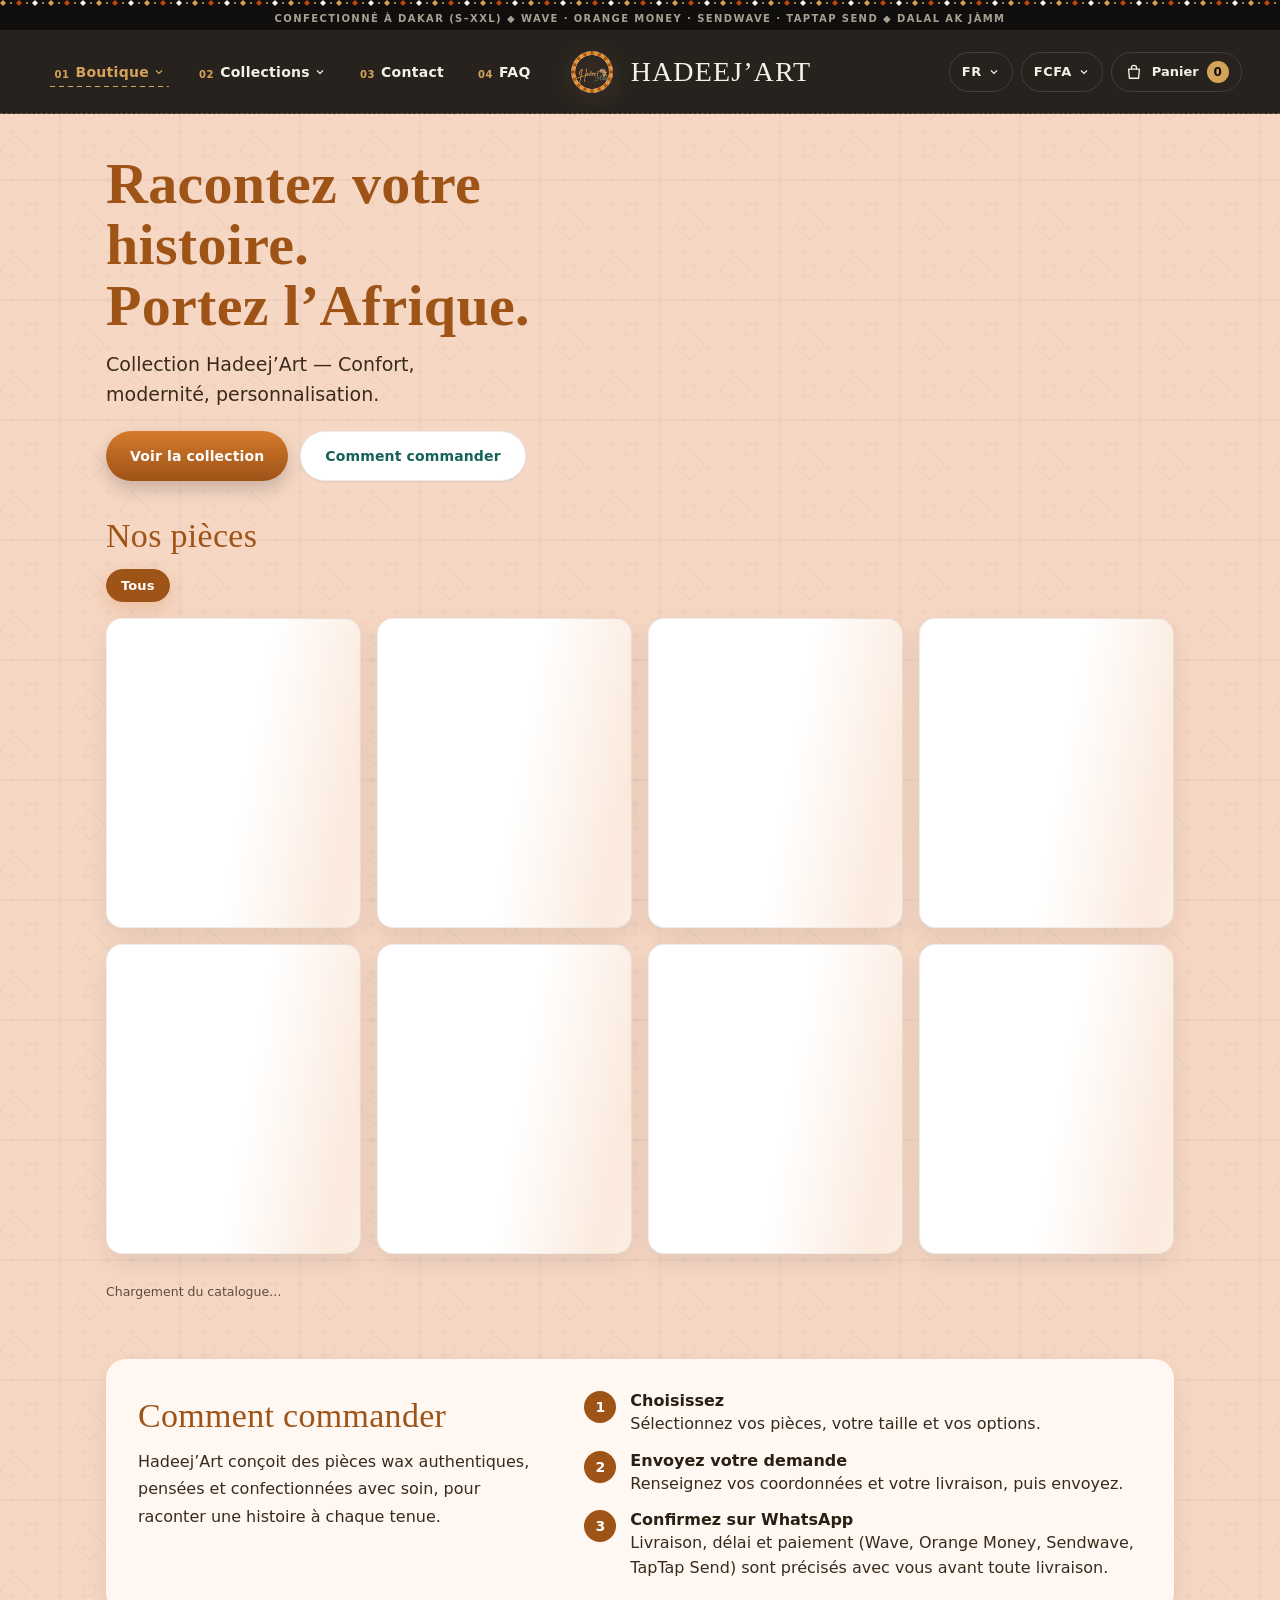
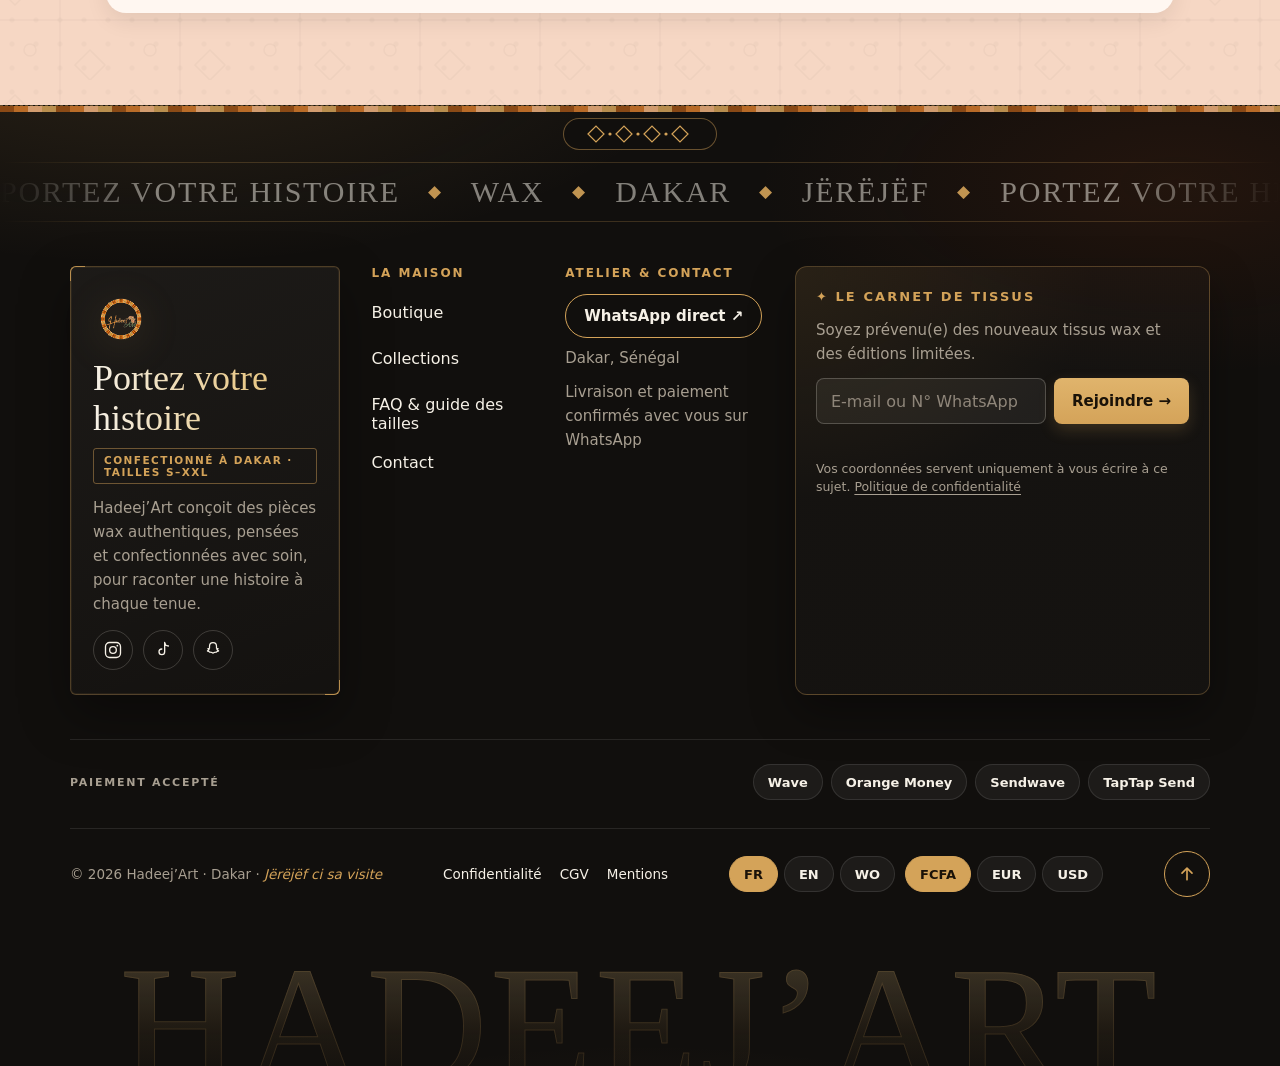
==== commit ae81a4fd: "En-tête couture sticky + menu mobile rideau, logo agrandi, WhatsApp retiré de l'en-tête, en-tête qui" ====
--- a/index.html
+++ b/index.html
@@ -50,76 +50,93 @@
 </div>
 <canvas id="inv" width="1240" height="1754"></canvas>
 
-<div class="container" id="top">
-  <!-- HEADER -->
-  <div class="header" id="siteHeader" data-i18n-aria="header_aria" aria-label="Barre supérieure">
-    <a class="brand" href="index.html" data-i18n-aria="home_aria" aria-label="Retour à l’accueil">
-      <span class="mark"><img src="images/logo.png" alt=""></span>
-      <span class="brand-text">
-        <span class="brand-name">Hadeej’Art</span>
-        <span class="badge" data-i18n="badge">Pièces stylées & authentiquement africaines</span>
-      </span>
-    </a>
-
-    <nav class="main-nav" id="mainNav" data-i18n-aria="nav_main_aria" aria-label="Navigation principale">
+<div class="hd-ribbon" id="hdRibbon">
+  <div class="hd-weave" aria-hidden="true"></div>
+  <p class="hd-micro"><span class="hd-micro-full" data-i18n="hd_micro_full">Confectionné à Dakar (S–XXL) ◆ Wave · Orange Money · Sendwave · TapTap Send ◆ Dalal ak jàmm</span><span class="hd-micro-short" data-i18n="hd_micro_short">Confectionné à Dakar · Commande via WhatsApp</span></p>
+</div>
+
+<header class="hd" id="siteHeader">
+  <div class="hd-bar">
+    <nav class="main-nav hd-nav" id="mainNav" data-i18n-aria="nav_main_aria" aria-label="Navigation principale">
       <div class="nav-item" id="navShop">
         <button type="button" class="nav-link" id="navShopBtn" aria-haspopup="true" aria-expanded="false">
-          <span data-i18n="nav_shop">Boutique</span>
+          <sup aria-hidden="true">01</sup><span data-i18n="nav_shop">Boutique</span>
           <svg class="chev" viewBox="0 0 24 24" aria-hidden="true"><path d="M6 9l6 6 6-6"/></svg>
         </button>
         <div class="dropdown" id="navShopMenu" role="menu" data-i18n-aria="nav_shop" aria-label="Boutique"></div>
       </div>
       <div class="nav-item" id="navCollections">
         <button type="button" class="nav-link" id="navCollectionsBtn" aria-haspopup="true" aria-expanded="false">
-          <span data-i18n="nav_collections">Collections</span>
+          <sup aria-hidden="true">02</sup><span data-i18n="nav_collections">Collections</span>
           <svg class="chev" viewBox="0 0 24 24" aria-hidden="true"><path d="M6 9l6 6 6-6"/></svg>
         </button>
         <div class="dropdown" id="navCollectionsMenu" role="menu" data-i18n-aria="nav_collections" aria-label="Collections"></div>
       </div>
-      <a class="nav-link nav-plain" id="navContact" href="contact.html" data-i18n="nav_contact">Contact</a>
-      <a class="nav-link nav-plain" id="navFaq" href="faq.html" data-i18n="nav_faq">FAQ</a>
+      <a class="nav-link nav-plain" id="navContact" href="contact.html"><sup aria-hidden="true">03</sup><span data-i18n="nav_contact">Contact</span></a>
+      <a class="nav-link nav-plain" id="navFaq" href="faq.html"><sup aria-hidden="true">04</sup><span data-i18n="nav_faq">FAQ</span></a>
     </nav>
 
-    <div class="action">
-      <select id="langSelect" class="select-pill lang-select" data-i18n-aria="lang_label" data-i18n-title="lang_label" title="Langue">
+    <a class="hd-brand" href="index.html" data-i18n-aria="home_aria" aria-label="Retour à l’accueil">
+      <span class="hd-emblem"><img src="images/logo.png" alt="" width="56" height="56"></span>
+      <span class="hd-word">HADEEJ’ART</span>
+    </a>
+
+    <div class="hd-actions">
+      <select id="langSelect" class="hd-select lang-select" data-i18n-aria="lang_label" data-i18n-title="lang_label" title="Langue">
         <option value="fr">FR</option>
         <option value="en">EN</option>
         <option value="wo">WO</option>
       </select>
-      <select id="currencySelect" class="select-pill currency-select" data-i18n-aria="currency_label" data-i18n-title="currency_label" title="Devise">
+      <select id="currencySelect" class="hd-select currency-select" data-i18n-aria="currency_label" data-i18n-title="currency_label" title="Devise">
         <option value="FCFA">FCFA</option>
         <option value="EUR">EUR</option>
         <option value="USD">USD</option>
       </select>
-      <div class="cart">
-        <a id="cartBtn" class="btn" href="index.html" data-i18n-aria="cart" aria-label="Panier"><span data-i18n="cart">Panier</span><span class="bubble" id="cartCount">0</span></a>
-      </div>
-      <button type="button" class="hamburger" id="hamburgerBtn" aria-haspopup="true" aria-expanded="false" data-i18n-aria="menu_open">
-        <span></span><span></span><span></span>
+      <a id="cartBtn" class="hd-cart" href="index.html" data-i18n-aria="cart" aria-label="Panier">
+        <svg viewBox="0 0 24 24" aria-hidden="true"><path d="M5.5 8.5h13l-1 11h-11z" fill="none" stroke="currentColor" stroke-width="1.6" stroke-linejoin="round"/><path d="M9 8.5V7a3 3 0 0 1 6 0v1.5" fill="none" stroke="currentColor" stroke-width="1.6" stroke-linecap="round"/></svg>
+        <span class="hd-cart-label" data-i18n="cart">Panier</span>
+        <span class="hd-count" id="cartCount">0</span>
+      </a>
+      <button type="button" class="hd-burger" id="hamburgerBtn" aria-haspopup="true" aria-expanded="false" aria-controls="mobileMenu" data-i18n-aria="menu_open" aria-label="Ouvrir le menu">
+        <span></span><span></span>
       </button>
     </div>
   </div>
-
-  <!-- MENU MOBILE PLEIN ÉCRAN -->
-  <div class="mobile-menu" id="mobileMenu">
-    <div class="mobile-menu-head">
-      <a class="brand" href="index.html" data-i18n-aria="home_aria" aria-label="Retour à l’accueil">
-        <span class="mark"><img src="images/logo.png" alt=""></span>
-        <span class="brand-name">Hadeej’Art</span>
-      </a>
-      <button type="button" class="mobile-menu-close" id="mobileMenuClose" data-i18n-aria="menu_close" aria-label="Fermer le menu">
-        <svg viewBox="0 0 24 24" aria-hidden="true"><path d="M6 6l12 12M18 6L6 18"/></svg>
-      </button>
-    </div>
-    <nav class="mobile-menu-body mobile-links" data-i18n-aria="nav_main_aria" aria-label="Navigation principale">
-      <a class="mobile-link" href="index.html#catalogue"><span class="mobile-link-num" aria-hidden="true">01</span><span class="mobile-link-label" data-i18n="nav_shop">Boutique</span></a>
-      <a class="mobile-link" href="collections.html"><span class="mobile-link-num" aria-hidden="true">02</span><span class="mobile-link-label" data-i18n="nav_collections">Collections</span></a>
-      <a class="mobile-link" href="contact.html"><span class="mobile-link-num" aria-hidden="true">03</span><span class="mobile-link-label" data-i18n="nav_contact">Contact</span></a>
-      <a class="mobile-link" href="faq.html"><span class="mobile-link-num" aria-hidden="true">04</span><span class="mobile-link-label" data-i18n="nav_faq">FAQ</span></a>
-    </nav>
-  </div>
-
-  <div class="motif-bar motif-top" aria-hidden="true"></div>
+</header>
+
+<!-- RIDEAU D'ATELIER (menu mobile plein écran) -->
+<div class="mobile-menu mm" id="mobileMenu" role="dialog" aria-modal="true" aria-label="Menu" data-i18n-aria="nav_main_aria">
+  <svg class="mm-corner mm-corner-tl" viewBox="0 0 80 80" aria-hidden="true"><g fill="none" stroke="#D4A359" stroke-width="1.2" opacity=".55"><path d="M2 40l38-38 38 38-38 38z"/><path d="M14 40l26-26 26 26-26 26z"/><path d="M26 40l14-14 14 14-14 14z"/></g></svg>
+  <svg class="mm-corner mm-corner-br" viewBox="0 0 80 80" aria-hidden="true"><g fill="none" stroke="#D4A359" stroke-width="1.2" opacity=".55"><path d="M2 40l38-38 38 38-38 38z"/><path d="M14 40l26-26 26 26-26 26z"/><path d="M26 40l14-14 14 14-14 14z"/></g></svg>
+  <div class="mobile-menu-head">
+    <a class="hd-brand" href="index.html" data-i18n-aria="home_aria" aria-label="Retour à l’accueil">
+      <span class="hd-emblem"><img src="images/logo.png" alt="" width="56" height="56"></span>
+      <span class="hd-word">HADEEJ’ART</span>
+    </a>
+    <button type="button" class="mobile-menu-close" id="mobileMenuClose" data-i18n-aria="menu_close" aria-label="Fermer le menu">
+      <svg viewBox="0 0 24 24" aria-hidden="true"><path d="M5 5l14 14M19 5L5 19"/></svg>
+    </button>
+  </div>
+  <nav class="mobile-menu-body mobile-links" data-i18n-aria="nav_main_aria" aria-label="Navigation principale">
+    <a class="mobile-link" href="index.html#catalogue"><span class="mobile-link-num" aria-hidden="true">01</span><span class="mobile-link-label" data-i18n="nav_shop">Boutique</span></a>
+    <a class="mobile-link" href="collections.html"><span class="mobile-link-num" aria-hidden="true">02</span><span class="mobile-link-label" data-i18n="nav_collections">Collections</span></a>
+    <a class="mobile-link" href="contact.html"><span class="mobile-link-num" aria-hidden="true">03</span><span class="mobile-link-label" data-i18n="nav_contact">Contact</span></a>
+    <a class="mobile-link" href="faq.html"><span class="mobile-link-num" aria-hidden="true">04</span><span class="mobile-link-label" data-i18n="nav_faq">FAQ</span></a>
+    <div class="mm-prefs">
+      <div class="mm-pref"><span class="mm-pref-label" data-i18n="footer_langs_title">Langue</span>
+        <div class="mm-pills" role="group" aria-label="Langue">
+          <button type="button" class="mm-pill" data-lang="fr">FR</button><button type="button" class="mm-pill" data-lang="en">EN</button><button type="button" class="mm-pill" data-lang="wo">WO</button>
+        </div></div>
+      <div class="mm-pref"><span class="mm-pref-label" data-i18n="footer_currencies_title">Devise</span>
+        <div class="mm-pills" role="group" aria-label="Devise">
+          <button type="button" class="mm-pill" data-currency="FCFA">FCFA</button><button type="button" class="mm-pill" data-currency="EUR">EUR</button><button type="button" class="mm-pill" data-currency="USD">USD</button>
+        </div></div>
+    </div>
+    <a class="mm-wa" id="mobileWaLink" data-wa target="_blank" rel="noopener" data-i18n="mm_wa_cta">Écrire à l’atelier sur WhatsApp ↗</a>
+  </nav>
+</div>
+
+<div class="container" id="top">
 
   <!-- PREMIER ÉCRAN : une vraie photo de la collection, un titre, une action -->
   <section class="hero2" aria-label="Mise en avant" data-i18n-aria="hero_aria">
--- a/css/style.css
+++ b/css/style.css
@@ -1907,7 +1907,7 @@
 .mf{ --mf-bg:#110F0D; --mf-ink:#F6F1E7; --mf-mute:#A89F91; --mf-gold:#D4A359;
   position:relative; overflow:hidden; background:var(--mf-bg); color:var(--mf-ink); margin-top:56px;
   border-top:1px dashed rgba(212,163,89,.4); font-family:var(--font-body); }
-.mf-stitch{ position:absolute; top:-12px; left:50%; transform:translateX(-50%); padding:0 14px; background:var(--bg); line-height:0; }
+.mf-stitch{ position:absolute; top:-12px; left:50%; transform:translateX(-50%); padding:0 14px; background:var(--mf-bg); border:1px solid rgba(212,163,89,.45); border-radius:999px; line-height:0; }
 .mf-inner{ position:relative; z-index:1; max-width:1180px; margin:0 auto; padding:56px max(20px,env(safe-area-inset-left)) 28px; }
 .mf a{ color:inherit; text-decoration:none; transition:color .2s ease, opacity .2s ease, border-color .2s ease; }
 .mf a:focus-visible, .mf button:focus-visible, .mf input:focus-visible{ outline:2px solid var(--mf-gold); outline-offset:3px; border-radius:6px; }
@@ -1991,14 +1991,14 @@
     radial-gradient(700px 320px at 92% 8%, rgba(193,68,14,.10), transparent 60%),
     radial-gradient(800px 300px at 50% 118%, rgba(212,163,89,.10), transparent 65%); }
 /* Fin tissage doré sous la couture, animé très lentement */
-.mf-stitch{ z-index:2; }
+.mf-stitch{ z-index:2; top:12px; padding:3px 16px; }
 .mf::after{ content:""; position:absolute; left:0; right:0; top:0; height:6px; z-index:1; opacity:.85;
   background:repeating-linear-gradient(90deg,#9e5317 0 14px,#d47a2c 14px 28px,#f1b37f 28px 42px,#D4A359 42px 56px); background-size:56px 6px; animation:mfWeave 24s linear infinite; }
 @keyframes mfWeave{ to{ background-position:560px 0; } }
 .mf-inner{ padding-top:44px; }
 
 /* Ruban de mots */
-.mf-marquee{ position:relative; z-index:1; overflow:hidden; margin-top:30px; border-block:1px solid rgba(212,163,89,.22); padding:14px 0;
+.mf-marquee{ position:relative; z-index:1; overflow:hidden; margin-top:56px; border-block:1px solid rgba(212,163,89,.22); padding:14px 0;
   -webkit-mask-image:linear-gradient(90deg,transparent,#000 12%,#000 88%,transparent); mask-image:linear-gradient(90deg,transparent,#000 12%,#000 88%,transparent); }
 .mf-track{ display:flex; width:max-content; gap:28px; align-items:center; animation:mfMarquee 48s linear infinite; font:400 clamp(20px,3vw,30px)/1 var(--font-display); letter-spacing:.06em; text-transform:uppercase; color:rgba(246,241,231,.5); }
 .mf-track span{ white-space:nowrap; }
@@ -2056,3 +2056,130 @@
   .mf-rv{ opacity:1 !important; transform:none !important; }
 }
 @media (max-width:719px){ .mf-vip{ padding:20px 16px; } .mf-util{ position:relative; } .mf-top{ position:absolute; right:0; top:22px; } }
+
+
+/* ======================================================================
+   En-tête « Maison » + Rideau d'atelier (menu mobile) — Ébène & Or Safran
+   Hauteur du conteneur sticky FIXE (84px) : seule la barre intérieure se
+   réduit (64px) au défilement, donc aucun décalage du contenu.
+   ====================================================================== */
+.hd-ribbon{ background:#110F0D; }
+.hd-weave{ height:6px; background-color:#110F0D; background-size:48px 6px;
+  background-image:url("data:image/svg+xml;utf8,<svg xmlns='http://www.w3.org/2000/svg' width='48' height='6' viewBox='0 0 48 6'><rect width='48' height='6' fill='%23110F0D'/><path d='M0 3l3-3 3 3-3 3z' fill='%23D4A359'/><path d='M16 3l3-3 3 3-3 3z' fill='%23C1440E'/><path d='M32 3l3-3 3 3-3 3z' fill='%23F6F1E7'/><circle cx='11' cy='3' r='1' fill='%23D4A359'/><circle cx='27' cy='3' r='1' fill='%23D4A359'/><circle cx='43' cy='3' r='1' fill='%23D4A359'/></svg>"); }
+.hd-micro{ margin:0; height:24px; display:flex; align-items:center; justify-content:center; padding:0 12px; overflow:hidden; white-space:nowrap;
+  font:600 10px var(--font-body); letter-spacing:.14em; text-transform:uppercase; color:#A89F91; }
+.hd-micro-short{ display:none; }
+@media (max-width:767px){ .hd-micro-full{ display:none; } .hd-micro-short{ display:inline; } }
+
+.hd{ position:sticky; top:0; z-index:var(--z-header); height:84px; pointer-events:none; }
+.hd-bar{ pointer-events:auto; position:absolute; left:0; right:0; top:0; height:84px; display:grid; grid-template-columns:1fr auto 1fr; align-items:center; gap:16px;
+  padding:0 max(clamp(14px,3vw,40px), env(safe-area-inset-left)); background:rgba(17,15,13,.9); -webkit-backdrop-filter:blur(14px); backdrop-filter:blur(14px);
+  border-bottom:1px dashed rgba(212,163,89,.4); color:#F6F1E7; transition:height .3s cubic-bezier(.22,.9,.32,1), box-shadow .3s ease; }
+.hd.scrolled .hd-bar{ height:64px; box-shadow:0 12px 30px rgba(0,0,0,.35); }
+.hd a, .hd button{ -webkit-tap-highlight-color:transparent; }
+.hd :focus-visible, .mm :focus-visible{ outline:2px solid #D4A359; outline-offset:3px; border-radius:6px; }
+
+/* Navigation éditoriale numérotée (gauche) */
+.hd .main-nav{ display:flex; align-items:center; gap:2px; justify-self:start; }
+.hd .nav-link{ color:#F6F1E7; font:600 14px var(--font-body); letter-spacing:.02em; padding:10px 12px; min-height:44px; border-radius:6px; background:transparent; gap:4px; }
+.hd .nav-link sup{ font:700 10px var(--font-body); color:#D4A359; letter-spacing:.06em; align-self:flex-start; margin-top:9px; margin-right:2px; }
+.hd .nav-link:hover, .hd .nav-link:focus-visible, .hd .nav-item.open .nav-link{ background:transparent; color:#D4A359; }
+.hd .nav-link::after{ left:12px; right:12px; bottom:7px; height:1px; background:repeating-linear-gradient(90deg,#D4A359 0 5px,transparent 5px 9px); transition:transform .2s ease; }
+.hd .nav-item.is-current > .nav-link, .hd .nav-link.is-current{ color:#D4A359; }
+.hd .nav-item.is-current > .nav-link::after{ height:1px; background:repeating-linear-gradient(90deg,#D4A359 0 5px,transparent 5px 9px); animation:none; }
+.hd .nav-item.is-current > .nav-link::before{ display:none; }
+.hd .nav-link.is-current::after{ transform:scaleX(1); }
+
+/* Menus déroulants : même ébène */
+.hd .dropdown{ background:#17130f; border:1px solid rgba(212,163,89,.35); border-radius:10px; box-shadow:0 24px 48px rgba(0,0,0,.55); top:calc(100% + 4px); }
+.hd .dropdown::after{ display:none; }
+.hd .dropdown::before{ background:repeating-linear-gradient(90deg,#D4A359 0 10px,#C1440E 10px 20px,#F6F1E7 20px 30px); opacity:.8; height:3px; }
+.hd .nav-drop-item{ color:#F6F1E7; border-radius:8px; }
+.hd .nav-drop-item:hover, .hd .nav-drop-item:focus-visible{ background:rgba(212,163,89,.14); color:#D4A359; }
+.hd .nav-drop-item.current{ background:rgba(212,163,89,.2); color:#F6F1E7; box-shadow:none; }
+.hd .nav-drop-item::before{ background:#D4A359; }
+.hd .nav-drop-empty{ color:#A89F91; }
+
+/* Marque (centre) */
+.hd-brand{ display:inline-flex; align-items:center; gap:10px; justify-self:center; color:#F6F1E7; text-decoration:none; min-height:44px; }
+.hd-emblem{ width:58px; height:58px; flex:0 0 auto; display:grid; place-items:center; transition:transform .25s ease, width .3s ease, height .3s ease, filter .25s ease; filter:drop-shadow(0 4px 12px rgba(212,163,89,.25)); }
+.hd-emblem img{ width:100%; height:100%; object-fit:contain; }
+.hd.scrolled .hd-emblem{ width:46px; height:46px; }
+.hd-brand:hover .hd-emblem{ transform:rotate(-8deg) scale(1.06); filter:drop-shadow(0 6px 16px rgba(212,163,89,.4)); }
+.mm .hd-emblem{ width:48px; height:48px; }
+.hd-word{ font:400 clamp(22px,2.2vw,28px)/1 var(--font-display); letter-spacing:.04em; color:#F6F1E7; white-space:nowrap; transition:font-size .3s ease; }
+.hd.scrolled .hd-word{ font-size:clamp(19px,1.9vw,23px); }
+
+/* Actions (droite) */
+.hd-actions{ display:flex; align-items:center; gap:8px; justify-self:end; }
+.hd .epic-select{ display:inline-block; }
+.hd .epic-select-trigger{ min-height:40px; height:40px; padding:0 12px; gap:6px; background:transparent; color:#F6F1E7; border:1px solid rgba(255,255,255,.12); border-radius:999px; font:700 13px var(--font-body); letter-spacing:.04em; box-shadow:none; transform:none; transition:border-color .2s ease, color .2s ease, background .2s ease; }
+.hd .epic-select-trigger:hover{ border-color:#D4A359; color:#D4A359; background:transparent; transform:none; box-shadow:none; }
+.hd .epic-select.open .epic-select-trigger, .hd .epic-select-trigger:focus-visible{ border-color:#D4A359; outline:2px solid #D4A359; outline-offset:2px; box-shadow:none; }
+.hd .epic-select-trigger .chev{ stroke:currentColor; width:12px; height:12px; }
+.epic-select-list.hd-list{ background:#17130f; border:1px solid rgba(212,163,89,.35); color:#F6F1E7; box-shadow:0 24px 48px rgba(0,0,0,.55); border-radius:12px; }
+.epic-select-list.hd-list::before, .epic-select-list.hd-list::after{ display:none; }
+.epic-select-list.hd-list .epic-select-option{ color:#F6F1E7; }
+.epic-select-list.hd-list .epic-select-option:hover, .epic-select-list.hd-list .epic-select-option.focus{ background:rgba(212,163,89,.16); }
+.epic-select-list.hd-list .epic-select-option.active{ color:#D4A359; }
+.epic-select-list.hd-list .chk{ stroke:#D4A359; }
+
+
+.hd-cart{ position:relative; display:inline-flex; align-items:center; gap:8px; height:40px; padding:0 12px; border-radius:999px; color:#F6F1E7; text-decoration:none; border:1px solid rgba(255,255,255,.12); font:700 13px var(--font-body); transition:border-color .2s ease, color .2s ease; }
+.hd-cart svg{ width:20px; height:20px; }
+.hd-cart:hover{ border-color:#D4A359; color:#D4A359; }
+.hd-count{ min-width:22px; height:22px; padding:0 6px; display:inline-grid; place-items:center; border-radius:999px; background:#D4A359; color:#110F0D; font:800 12px var(--font-body); }
+.hd-cart.bump .hd-count{ animation:hdGlow .7s ease-out; }
+@keyframes hdGlow{ 0%{ box-shadow:0 0 0 0 rgba(212,163,89,.7); transform:scale(1.18); } 100%{ box-shadow:0 0 0 12px rgba(212,163,89,0); transform:none; } }
+
+/* Déclencheur du rideau : deux fils d'or asymétriques -> X */
+.hd-burger{ display:none; width:44px; height:44px; position:relative; border:0; background:transparent; cursor:pointer; padding:0; }
+.hd-burger span{ position:absolute; right:10px; height:2px; background:#D4A359; border-radius:2px; transition:transform .25s ease, width .25s ease, top .25s ease; }
+.hd-burger span:nth-child(1){ top:17px; width:24px; }
+.hd-burger span:nth-child(2){ top:25px; width:16px; }
+.hd-burger[aria-expanded="true"] span:nth-child(1){ top:21px; width:24px; transform:rotate(45deg); }
+.hd-burger[aria-expanded="true"] span:nth-child(2){ top:21px; width:24px; transform:rotate(-45deg); }
+
+@media (max-width:959px){
+  .hd-bar{ grid-template-columns:1fr auto; }
+  .hd .main-nav, .hd .hd-select, .hd .epic-select{ display:none; }
+  .hd-brand{ justify-self:start; order:-1; }
+  .hd-burger{ display:block; }
+  .hd-cart-label{ display:none; }
+  .hd-cart{ padding:0 10px; }
+}
+@media (min-width:960px){ .mobile-menu.mm{ display:none; } }
+@media (min-width:1180px){ .hd .nav-link{ padding:10px 16px; } }
+
+/* Rideau d'atelier */
+.mobile-menu.mm{ display:flex; background:#110F0D; color:#F6F1E7; overflow:hidden; }
+.mm::before{ content:""; position:absolute; inset:0; pointer-events:none; background:radial-gradient(120% 50% at 50% 0%, rgba(212,163,89,.14), transparent 65%); }
+.mm .mobile-menu-head{ position:relative; border-bottom:1px dashed rgba(212,163,89,.4); }
+.mm .mobile-menu-head::after{ display:none; }
+.mm .mobile-menu-close{ background:transparent; border:1px solid rgba(212,163,89,.5); border-radius:50%; box-shadow:none; }
+.mm .mobile-menu-close svg{ stroke:#D4A359; }
+.mm .mobile-menu-close:hover{ background:rgba(212,163,89,.16); }
+.mm-corner{ position:absolute; width:120px; height:120px; pointer-events:none; }
+.mm-corner-tl{ top:70px; left:-40px; }
+.mm-corner-br{ bottom:-30px; right:-30px; }
+.mm .mobile-menu-body{ position:relative; z-index:1; }
+.mm .mobile-link{ border-bottom:1px solid rgba(246,241,231,.1); }
+.mm .mobile-link-num{ color:#D4A359; }
+.mm .mobile-link-label{ color:#F6F1E7; }
+.mm .mobile-link[aria-current="page"] .mobile-link-label{ color:#D4A359; }
+.mm .mobile-link:focus-visible .mobile-link-label{ text-decoration-color:#D4A359; }
+.mm-prefs{ display:grid; gap:14px; margin:26px 0 20px; }
+.mm-pref{ display:flex; align-items:center; justify-content:space-between; gap:12px; }
+.mm-pref-label{ font:700 11px var(--font-body); letter-spacing:.16em; text-transform:uppercase; color:#A89F91; }
+.mm-pills{ display:inline-flex; gap:6px; }
+.mm-pill{ min-height:44px; min-width:52px; padding:0 14px; border-radius:999px; background:transparent; border:1px solid rgba(255,255,255,.18); color:#F6F1E7; font:700 14px var(--font-body); cursor:pointer; transition:background .2s ease, color .2s ease, border-color .2s ease; }
+.mm-pill:hover{ border-color:#D4A359; }
+.mm-pill.active{ background:#D4A359; border-color:#D4A359; color:#110F0D; }
+.mm-wa{ display:flex; align-items:center; justify-content:center; min-height:54px; margin-top:8px; border-radius:10px; background:#D4A359; color:#110F0D; text-decoration:none; font:800 16px var(--font-body); transition:filter .2s ease, transform .2s ease; }
+.mm-wa:hover{ filter:brightness(1.07); transform:translateY(-1px); }
+@media (prefers-reduced-motion:reduce){ .hd-bar, .hd-burger span, .hd-cart.bump .hd-count{ transition:none; animation:none; } }
+
+/* En-tête : ne suit pas jusque dans le pied de page */
+.hd .hd-bar{ transition:height .3s cubic-bezier(.22,.9,.32,1), box-shadow .3s ease, transform .35s cubic-bezier(.22,.9,.32,1); }
+.hd.hd-away .hd-bar{ transform:translateY(-100%); pointer-events:none; box-shadow:none; }
+@media (prefers-reduced-motion:reduce){ .hd .hd-bar{ transition:none; } }
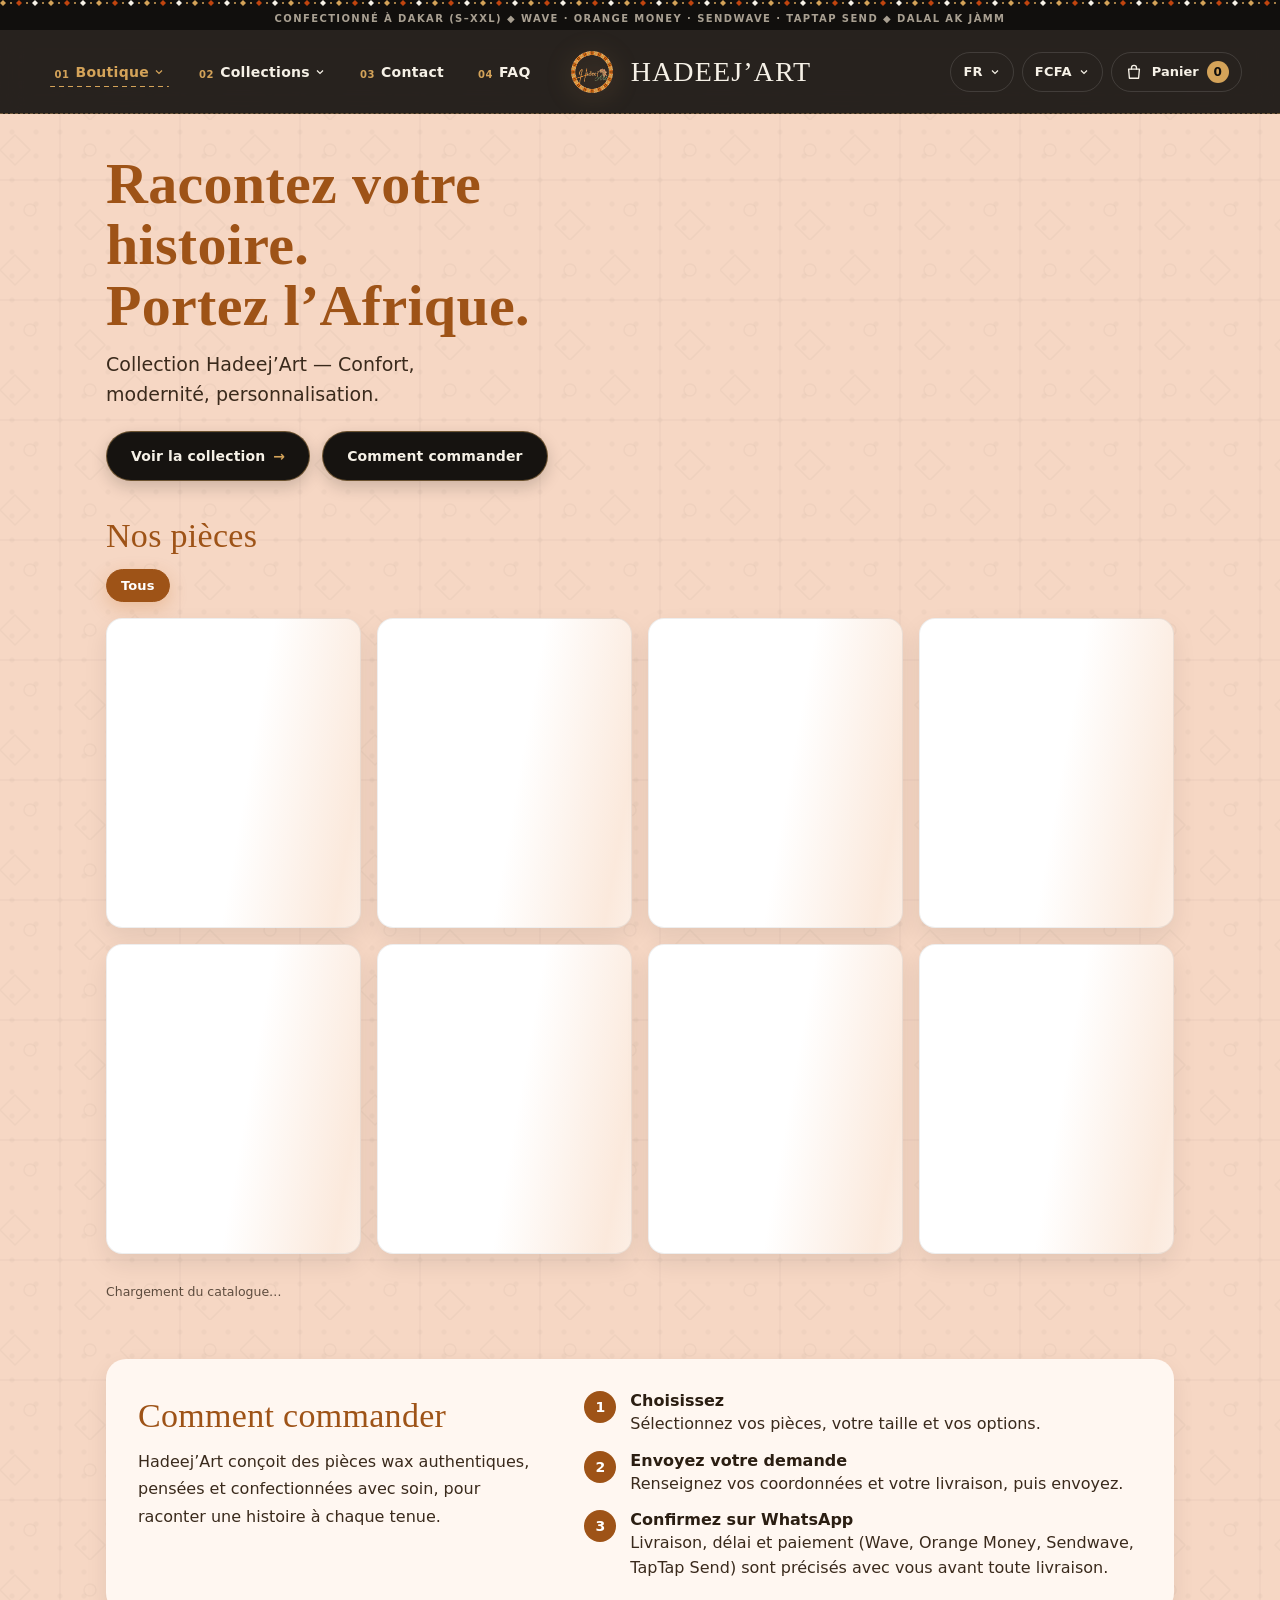
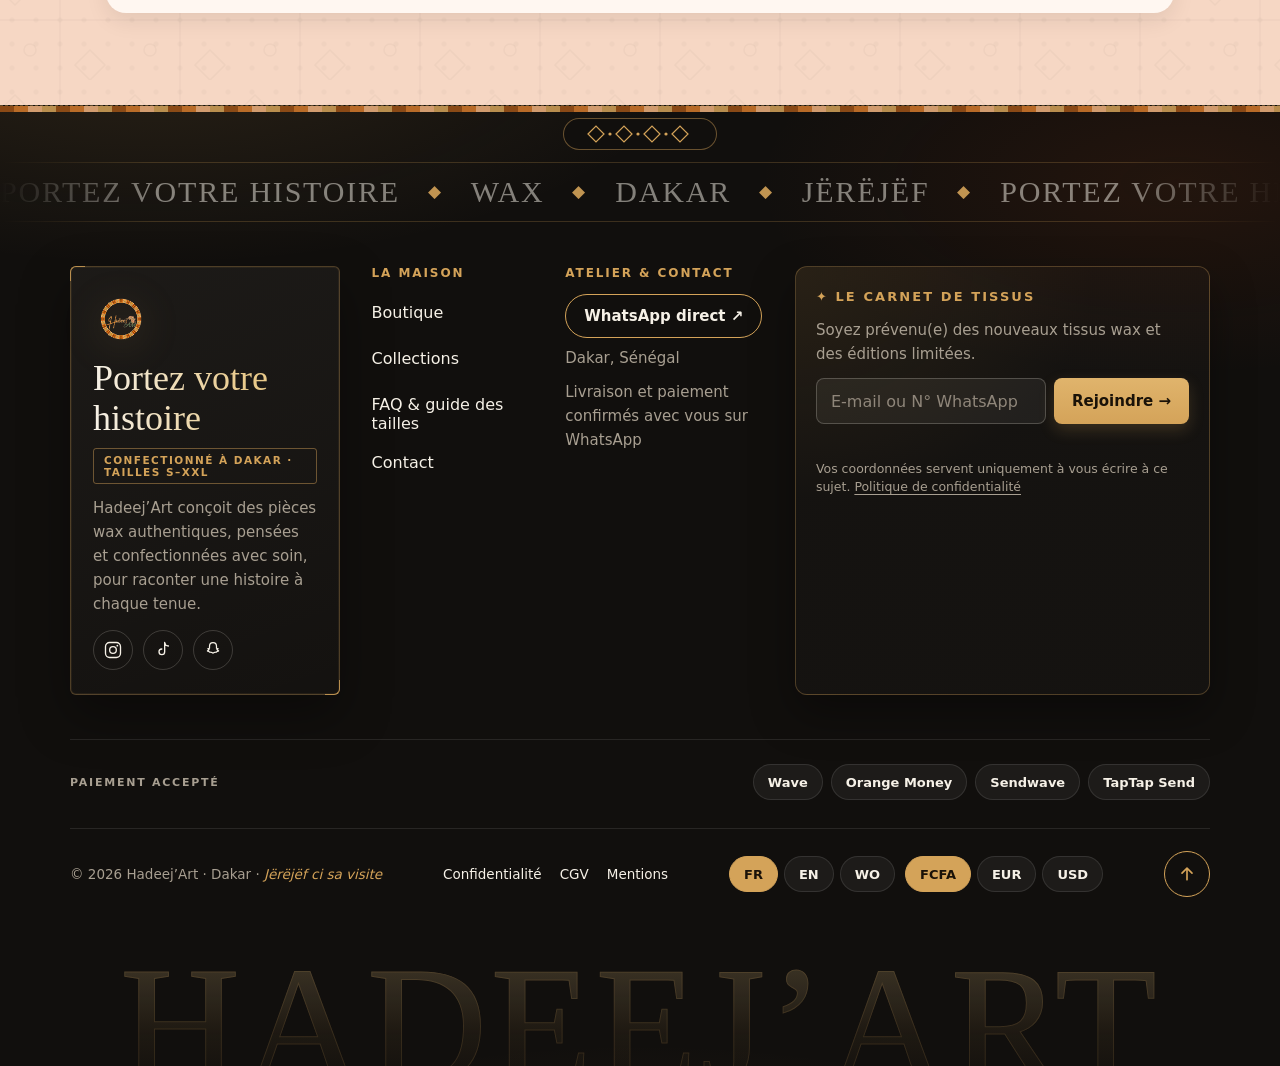
==== commit 44d45a17: "Système Atelier : boutons 4 niveaux, médaillon de fermeture, sélecteurs (tailles, nuancier, coupe se" ====
--- a/index.html
+++ b/index.html
@@ -148,7 +148,7 @@
       <h1 data-i18n-html="hero_title_html">Racontez votre histoire.<br/>Portez l’Afrique.</h1>
       <p class="hero2-sub" data-i18n="hero_sub">Pièces wax authentiques, confectionnées avec soin.</p>
       <div class="hero2-cta">
-        <a class="btn" id="heroCta" href="#catalogue" onclick="scrollToCatalogue();return false;" data-i18n="cta_view_collection">Voir la collection</a>
+        <a class="btn ghost arrow" id="heroCta" href="#catalogue" onclick="scrollToCatalogue();return false;" data-i18n="cta_view_collection">Voir la collection</a>
         <a class="btn ghost" href="#how" data-i18n="cta_how">Comment commander</a>
       </div>
     </div>
@@ -314,7 +314,7 @@
   <div class="sheet">
     <header>
       <b id="dName" data-i18n="detail_default_title">Détail</b>
-      <button class="btn ghost" type="button" data-i18n="close" onclick="closeDetail()">Fermer</button>
+      <button class="close-medal" type="button" data-i18n-aria="close" aria-label="Fermer" data-i18n-title="close" title="Fermer" onclick="closeDetail()"><svg viewBox="0 0 24 24" aria-hidden="true"><path d="M6 6l12 12M18 6L6 18"/></svg></button>
     </header>
     <div class="body">
       <div class="media" id="dMedia">
@@ -349,7 +349,7 @@
 <!-- COMMANDE EN 3 ÉTAPES -->
 <div id="client" class="modal" role="dialog" aria-modal="true" aria-labelledby="clientTitle" onclick="if(event.target===this) closeClient()">
   <div class="sheet checkout-sheet">
-    <header><b id="clientTitle" data-i18n="checkout_title">Ma commande</b><button class="btn ghost" type="button" data-i18n="close" onclick="closeClient()">Fermer</button></header>
+    <header><b id="clientTitle" data-i18n="checkout_title">Ma commande</b><button class="close-medal" type="button" data-i18n-aria="close" aria-label="Fermer" data-i18n-title="close" title="Fermer" onclick="closeClient()"><svg viewBox="0 0 24 24" aria-hidden="true"><path d="M6 6l12 12M18 6L6 18"/></svg></button></header>
     <ol class="co-steps" id="coSteps">
       <li data-step="1"><span class="co-step-n">1</span><span data-i18n="step_contact">Coordonnées</span></li>
       <li data-step="2"><span class="co-step-n">2</span><span data-i18n="step_delivery">Livraison</span></li>
@@ -402,20 +402,21 @@
         <p class="co-address" id="coAddress"></p>
         <div class="field">
           <label data-i18n="payment_label" id="payLabel">Moyen de paiement prévu</label>
-          <div id="payGrid" class="pay-grid" role="group" aria-labelledby="payLabel">
-            <button type="button" class="pay-card" data-method="wave" aria-pressed="true">
+          <div id="payGrid" class="pay-grid" role="radiogroup" aria-labelledby="payLabel">
+            <button type="button" class="pay-card" data-method="wave" role="radio" aria-checked="true" tabindex="0"><i class="pay-dot" aria-hidden="true"></i>
               <img src="images/payments/wave-icon.png" alt="" width="18" height="18"><span>Wave</span>
             </button>
-            <button type="button" class="pay-card" data-method="orange_money" aria-pressed="false">
+            <button type="button" class="pay-card" data-method="orange_money" role="radio" aria-checked="false" tabindex="-1"><i class="pay-dot" aria-hidden="true"></i>
               <img src="images/payments/orange-money-icon.png" alt="" width="18" height="18"><span>Orange Money</span>
             </button>
-            <button type="button" class="pay-card" data-method="sendwave" aria-pressed="false">
+            <button type="button" class="pay-card" data-method="sendwave" role="radio" aria-checked="false" tabindex="-1"><i class="pay-dot" aria-hidden="true"></i>
               <svg xmlns="http://www.w3.org/2000/svg" width="18" height="18" viewBox="0 0 24 24" aria-hidden="true"><circle cx="12" cy="12" r="11" fill="#5B2A86"/><path d="M6 13l4 4 8-9" stroke="#fff" stroke-width="2" fill="none" stroke-linecap="round" stroke-linejoin="round"/></svg><span>Sendwave</span>
             </button>
-            <button type="button" class="pay-card" data-method="taptap_send" aria-pressed="false">
+            <button type="button" class="pay-card" data-method="taptap_send" role="radio" aria-checked="false" tabindex="-1"><i class="pay-dot" aria-hidden="true"></i>
               <svg xmlns="http://www.w3.org/2000/svg" width="18" height="18" viewBox="0 0 24 24" aria-hidden="true"><circle cx="12" cy="12" r="11" fill="#0B5FFF"/><path d="M7 12h10M13 8l4 4-4 4" stroke="#fff" stroke-width="2" fill="none" stroke-linecap="round" stroke-linejoin="round"/></svg><span>TapTap Send</span>
             </button>
           </div>
+          <p class="pay-trust" id="payTrust" aria-live="polite"></p>
           <input type="hidden" id="cPay" name="pay_method" value="wave">
         </div>
         <div id="coError" class="co-error" role="alert" hidden></div>
@@ -435,7 +436,7 @@
 
 <!-- PLEIN ÉCRAN IMAGE -->
 <div id="imgViewer" class="lightbox" onclick="closeImageViewer()">
-  <button class="close" data-i18n-aria="close" aria-label="Fermer" type="button" data-i18n="close" onclick="closeImageViewer(); event.stopPropagation()">Fermer</button>
+  <button class="close close-medal" data-i18n-aria="close" aria-label="Fermer" type="button" onclick="closeImageViewer(); event.stopPropagation()"><svg viewBox="0 0 24 24" aria-hidden="true"><path d="M6 6l12 12M18 6L6 18"/></svg></button>
   <img id="imgViewerImg" data-i18n-alt="lightbox_alt" alt="Aperçu produit"/>
 </div>
 
--- a/css/style.css
+++ b/css/style.css
@@ -2183,3 +2183,127 @@
 .hd .hd-bar{ transition:height .3s cubic-bezier(.22,.9,.32,1), box-shadow .3s ease, transform .35s cubic-bezier(.22,.9,.32,1); }
 .hd.hd-away .hd-bar{ transform:translateY(-100%); pointer-events:none; box-shadow:none; }
 @media (prefers-reduced-motion:reduce){ .hd .hd-bar{ transition:none; } }
+
+
+/* ======================================================================
+   ATELIER : boutons & sélecteurs (ébène #110F0D · surface #161310 · ivoire #F6F1E7 · or #D4A359)
+   ====================================================================== */
+:root{ --at-ease:cubic-bezier(.22,1,.36,1); --at-t:220ms; --at-gold:#D4A359; --at-ebony:#110F0D; --at-card:#161310; --at-ivory:#F6F1E7; --at-muted:#A89F91; }
+
+/* 1. Primaire : pilule dorée (conversion uniquement) */
+.btn{ position:relative; overflow:hidden; isolation:isolate; background:var(--at-gold); background-image:none; color:var(--at-ebony); font-weight:800; letter-spacing:.01em;
+  border:1px solid rgba(17,15,13,.08); border-radius:9999px; min-height:44px; justify-content:center; box-shadow:0 8px 20px rgba(17,15,13,.22);
+  transition:transform var(--at-t) var(--at-ease), box-shadow var(--at-t) var(--at-ease), background-color var(--at-t) var(--at-ease), color var(--at-t) var(--at-ease), border-color var(--at-t) var(--at-ease); }
+.btn::after{ content:""; position:absolute; inset:0; z-index:-1; pointer-events:none; transform:translateX(-120%);
+  background:linear-gradient(105deg,transparent 30%,rgba(255,255,255,.45) 50%,transparent 70%); transition:transform 650ms var(--at-ease); }
+.btn:hover{ transform:translateY(-1px); filter:none; box-shadow:0 14px 28px rgba(17,15,13,.28); background-color:#dcae68; }
+.btn:hover::after{ transform:translateX(120%); }
+.btn:active{ transform:translateY(0) scale(.98); }
+.btn:focus-visible{ outline:2px solid var(--at-ebony); outline-offset:3px; box-shadow:0 0 0 5px rgba(212,163,89,.55); }
+.btn[disabled]{ opacity:.55; cursor:not-allowed; transform:none; box-shadow:none; }
+.btn span.bubble{ background:var(--at-ebony); color:var(--at-gold); }
+.btn.done{ background:#E8C98A; }
+.btn.done .lbl{ animation:atPop 360ms var(--at-ease); }
+@keyframes atPop{ 0%{ transform:scale(.85); opacity:.4; } 100%{ transform:none; opacity:1; } }
+
+/* 2. Atelier : contour surpiqué */
+.btn.ghost{ background:var(--at-card); color:var(--at-ivory); border:1px solid rgba(212,163,89,.45); box-shadow:0 1px 0 rgba(255,255,255,.04) inset, 0 6px 16px rgba(17,15,13,.18); }
+.btn.ghost::after{ display:none; }
+.btn.ghost:hover{ background:#1d1914; color:var(--at-ivory); border:1px dashed var(--at-gold); box-shadow:0 10px 22px rgba(17,15,13,.28); }
+.btn.ghost:focus-visible{ outline:2px solid var(--at-gold); box-shadow:none; }
+.btn.ghost.arrow::before{ content:"→"; order:2; display:inline-block; color:var(--at-gold); transition:transform var(--at-t) var(--at-ease); }
+.btn.ghost.arrow:hover::before{ transform:translateX(4px); }
+.btn.ghost.sm{ border-radius:9999px; }
+
+/* Médaillon de fermeture */
+.close-medal, .cart-close{ width:36px; height:36px; min-width:36px; padding:0; flex:0 0 auto; display:inline-grid; place-items:center; border-radius:50%;
+  background:var(--at-card); border:1px solid rgba(212,163,89,.5); color:var(--at-gold); cursor:pointer; box-shadow:0 4px 12px rgba(17,15,13,.25);
+  transition:transform var(--at-t) var(--at-ease), background-color var(--at-t) var(--at-ease), border-color var(--at-t) var(--at-ease); }
+.close-medal svg, .cart-close svg{ width:16px; height:16px; fill:none; stroke:currentColor; stroke-width:2.2; stroke-linecap:round; transition:transform var(--at-t) var(--at-ease); }
+.close-medal:hover, .cart-close:hover{ background:#1d1914; border-color:var(--at-gold); }
+.close-medal:hover svg, .cart-close:hover svg{ transform:rotate(90deg); }
+.close-medal:active, .cart-close:active{ transform:scale(.92); }
+.close-medal:focus-visible, .cart-close:focus-visible{ outline:2px solid var(--at-gold); outline-offset:3px; }
+.lightbox .close.close-medal{ width:44px; height:44px; padding:0; min-height:44px; border-radius:50%; background:var(--at-card); box-shadow:0 6px 18px rgba(0,0,0,.4); }
+.lightbox .close.close-medal:hover{ background:#1d1914; }
+
+/* 3. Puces tactiles */
+.opt-chip{ min-height:48px; background:var(--at-card); color:var(--at-ivory); border:1px solid rgba(255,255,255,.1); border-radius:12px;
+  transition:border-color var(--at-t) var(--at-ease), background-color var(--at-t) var(--at-ease), transform var(--at-t) var(--at-ease), box-shadow var(--at-t) var(--at-ease); }
+.opt-chip small{ color:var(--at-muted); }
+.opt-chip:hover:not([disabled]){ border-color:rgba(212,163,89,.6); transform:translateY(-1px); }
+.opt-chip.on{ border-color:var(--at-gold); background:linear-gradient(rgba(212,163,89,.15),rgba(212,163,89,.15)), var(--at-card); box-shadow:0 0 0 1px var(--at-gold) inset; color:#fff; }
+.opt-chip.on small{ color:#E8C98A; }
+.opt-chip:focus-visible{ outline:2px solid var(--at-gold); outline-offset:3px; }
+.opt-chip[disabled]{ opacity:.4; }
+
+/* Étiquettes de taille tissées */
+.opt-chips.opt-size{ gap:10px; }
+.size-tag{ width:48px; min-width:48px; height:44px; min-height:44px; padding:0; border-radius:8px; border-style:solid; position:relative; font:800 15px var(--font-body); letter-spacing:.04em; }
+.size-tag::before{ content:""; position:absolute; top:5px; left:50%; width:10px; height:3px; margin-left:-5px; border-radius:3px; background:rgba(212,163,89,.45); }
+.size-tag.on::before{ background:var(--at-gold); }
+.size-tag small{ position:absolute; bottom:2px; font-size:9px; }
+.size-foot{ display:flex; flex-wrap:wrap; align-items:baseline; gap:4px 14px; margin-top:8px; }
+.size-note{ margin:0; font:500 13px/1.4 var(--font-body); color:#6b5440; }
+
+/* Nuancier d'atelier : pastilles rondes */
+.opt-chips.opt-swatch{ gap:14px; padding:4px 2px; }
+.opt-chip.swatch{ width:40px; min-width:40px; height:40px; min-height:40px; padding:0; border-radius:50%; background:transparent; border:0; box-shadow:none; position:relative; }
+.opt-chip.swatch .swatch-fill{ display:block; width:100%; height:100%; border-radius:50%; box-shadow:inset 0 0 0 1px rgba(255,255,255,.25), 0 2px 6px rgba(17,15,13,.3); }
+.opt-chip.swatch::after{ content:""; position:absolute; inset:-5px; border-radius:50%; border:2px solid var(--at-gold); opacity:0; transform:scale(.85); transition:opacity var(--at-t) var(--at-ease), transform var(--at-t) var(--at-ease); pointer-events:none; }
+.opt-chip.swatch:hover:not([disabled]){ transform:scale(1.06); }
+.opt-chip.swatch.on{ background:transparent; box-shadow:0 0 0 3px #fff, 0 0 0 5px var(--at-gold); }
+.opt-chip.swatch.on::after{ opacity:0; }
+.opt-chip.swatch:focus-visible{ outline:2px solid var(--at-ebony); outline-offset:7px; }
+.swatch-name{ margin:6px 0 0; min-height:1.4em; font:800 14px var(--font-body); letter-spacing:.04em; color:#8a5a16; }
+
+/* Coupe : contrôle segmenté à pastille coulissante */
+.seg{ position:relative; display:inline-flex; max-width:100%; padding:4px; gap:2px; border-radius:9999px; background:var(--at-card); border:1px solid rgba(212,163,89,.35); }
+.seg-ind{ position:absolute; top:4px; bottom:4px; left:0; width:0; border-radius:9999px; background:var(--at-gold); opacity:0; transform:translateX(var(--x,0)); width:var(--w,0);
+  transition:transform 240ms var(--at-ease), width 240ms var(--at-ease), opacity 120ms linear; }
+.seg.has-sel .seg-ind{ opacity:1; }
+.opt-chip.seg-opt{ position:relative; z-index:1; flex:1 1 auto; min-height:44px; padding:6px 18px; border:0; border-radius:9999px; background:transparent; box-shadow:none; color:var(--at-ivory); }
+.opt-chip.seg-opt:hover:not([disabled]){ transform:none; }
+.opt-chip.seg-opt.on{ background:transparent; box-shadow:none; color:var(--at-ebony); }
+.opt-chip.seg-opt.on small{ color:rgba(17,15,13,.75); }
+.seg:not(.has-sel) .opt-chip.seg-opt.on{ background:var(--at-gold); }
+
+/* Listes pays / ville / quartier : écrin sombre, destinations épinglées, chevron */
+.epic-autocomplete .epic-chev{ position:absolute; right:12px; top:50%; width:18px; height:18px; margin-top:-9px; color:#b57a1e; pointer-events:auto; cursor:pointer; transition:transform var(--at-t) var(--at-ease); }
+.epic-autocomplete .epic-chev svg{ width:18px; height:18px; fill:none; stroke:currentColor; stroke-width:2.2; stroke-linecap:round; stroke-linejoin:round; }
+.epic-autocomplete input[aria-expanded="true"] ~ .epic-chev{ transform:rotate(180deg); }
+.epic-autocomplete input{ padding-right:40px; }
+.epic-select-list.atelier-list{ background:var(--at-card); border:1px solid rgba(212,163,89,.4); padding:8px; }
+.epic-select-list.atelier-list .nav-drop-empty{ color:var(--at-muted); padding:10px 12px; margin:0; }
+.epic-select-list.atelier-list .epic-select-option.pinned > span::before{ content:"◆"; color:var(--at-gold); font-size:9px; flex:0 0 auto; }
+.epic-select-list.atelier-list .epic-select-option.after-pinned{ margin-top:10px; }
+.epic-select-list.atelier-list .epic-select-option.after-pinned::after{ content:""; position:absolute; left:10px; right:10px; top:-6px; border-top:1px dashed rgba(212,163,89,.4); }
+
+/* Paiement : cartes 2×2, radio doré */
+.pay-grid{ display:grid; grid-template-columns:1fr 1fr; gap:10px; }
+.pay-card{ position:relative; min-height:56px; padding:10px 14px 10px 40px; border-radius:12px; border:1px solid rgba(255,255,255,.1); background:var(--at-card); color:var(--at-ivory); font-weight:700; gap:10px; box-shadow:none;
+  transition:border-color var(--at-t) var(--at-ease), background-color var(--at-t) var(--at-ease), transform var(--at-t) var(--at-ease); }
+.pay-card:hover{ background:#1d1914; border-color:rgba(212,163,89,.55); transform:translateY(-1px); }
+.pay-card:focus-visible{ outline:2px solid var(--at-gold); outline-offset:3px; }
+.pay-card[aria-checked="true"]{ background:linear-gradient(rgba(212,163,89,.15),rgba(212,163,89,.15)), var(--at-card); color:#fff; border-color:var(--at-gold); box-shadow:0 0 0 1px var(--at-gold) inset; }
+.pay-dot{ position:absolute; left:13px; top:50%; width:16px; height:16px; margin-top:-8px; border-radius:50%; border:1.5px solid rgba(212,163,89,.6); transition:border-color var(--at-t) var(--at-ease); }
+.pay-dot::after{ content:""; position:absolute; inset:3px; border-radius:50%; background:var(--at-gold); transform:scale(0); transition:transform var(--at-t) var(--at-ease); }
+.pay-card[aria-checked="true"] .pay-dot{ border-color:var(--at-gold); }
+.pay-card[aria-checked="true"] .pay-dot::after{ transform:scale(1); }
+.pay-trust{ grid-column:1/-1; margin:10px 0 0; padding:10px 12px; border-left:3px solid var(--at-gold); border-radius:4px; background:rgba(212,163,89,.12); font:500 13px/1.45 var(--font-body); color:#4a3a28; min-height:2.9em; }
+@media (max-width:480px){ .pay-card{ padding:10px 10px 10px 36px; } .pay-dot{ left:11px; } .opt-chip{ min-height:48px; } }
+
+@media (prefers-reduced-motion:reduce){
+  .btn, .btn::after, .close-medal, .cart-close, .close-medal svg, .opt-chip, .opt-chip.swatch::after, .seg-ind, .pay-card, .pay-dot::after, .epic-chev{ transition:none !important; animation:none !important; }
+  .btn:hover::after{ transform:translateX(-120%); }
+}
+
+/* Langue / devise : noms complets lisibles (jamais tronqués) */
+.hd .epic-select.open .epic-select-trigger, .hd .epic-select-trigger:focus-visible{ background:transparent; color:#D4A359; }
+.hd .epic-select-trigger .epic-select-label{ white-space:nowrap; letter-spacing:.02em; }
+.epic-select-list.hd-list{ min-width:112px !important; width:auto !important; }
+.epic-select-list.hd-list .epic-select-option{ white-space:nowrap; gap:18px; padding-right:14px; }
+.epic-select-list.hd-list .epic-select-option > span{ overflow:visible; text-overflow:clip; }
+.epic-select-list.hd-list .epic-select-option .chk{ flex:0 0 auto; }
+.epic-select-list.hd-list .epic-select-option.active{ background:rgba(212,163,89,.12); box-shadow:none; color:#D4A359; }
+.epic-select-list.hd-list .epic-select-option::before{ background:#D4A359; }
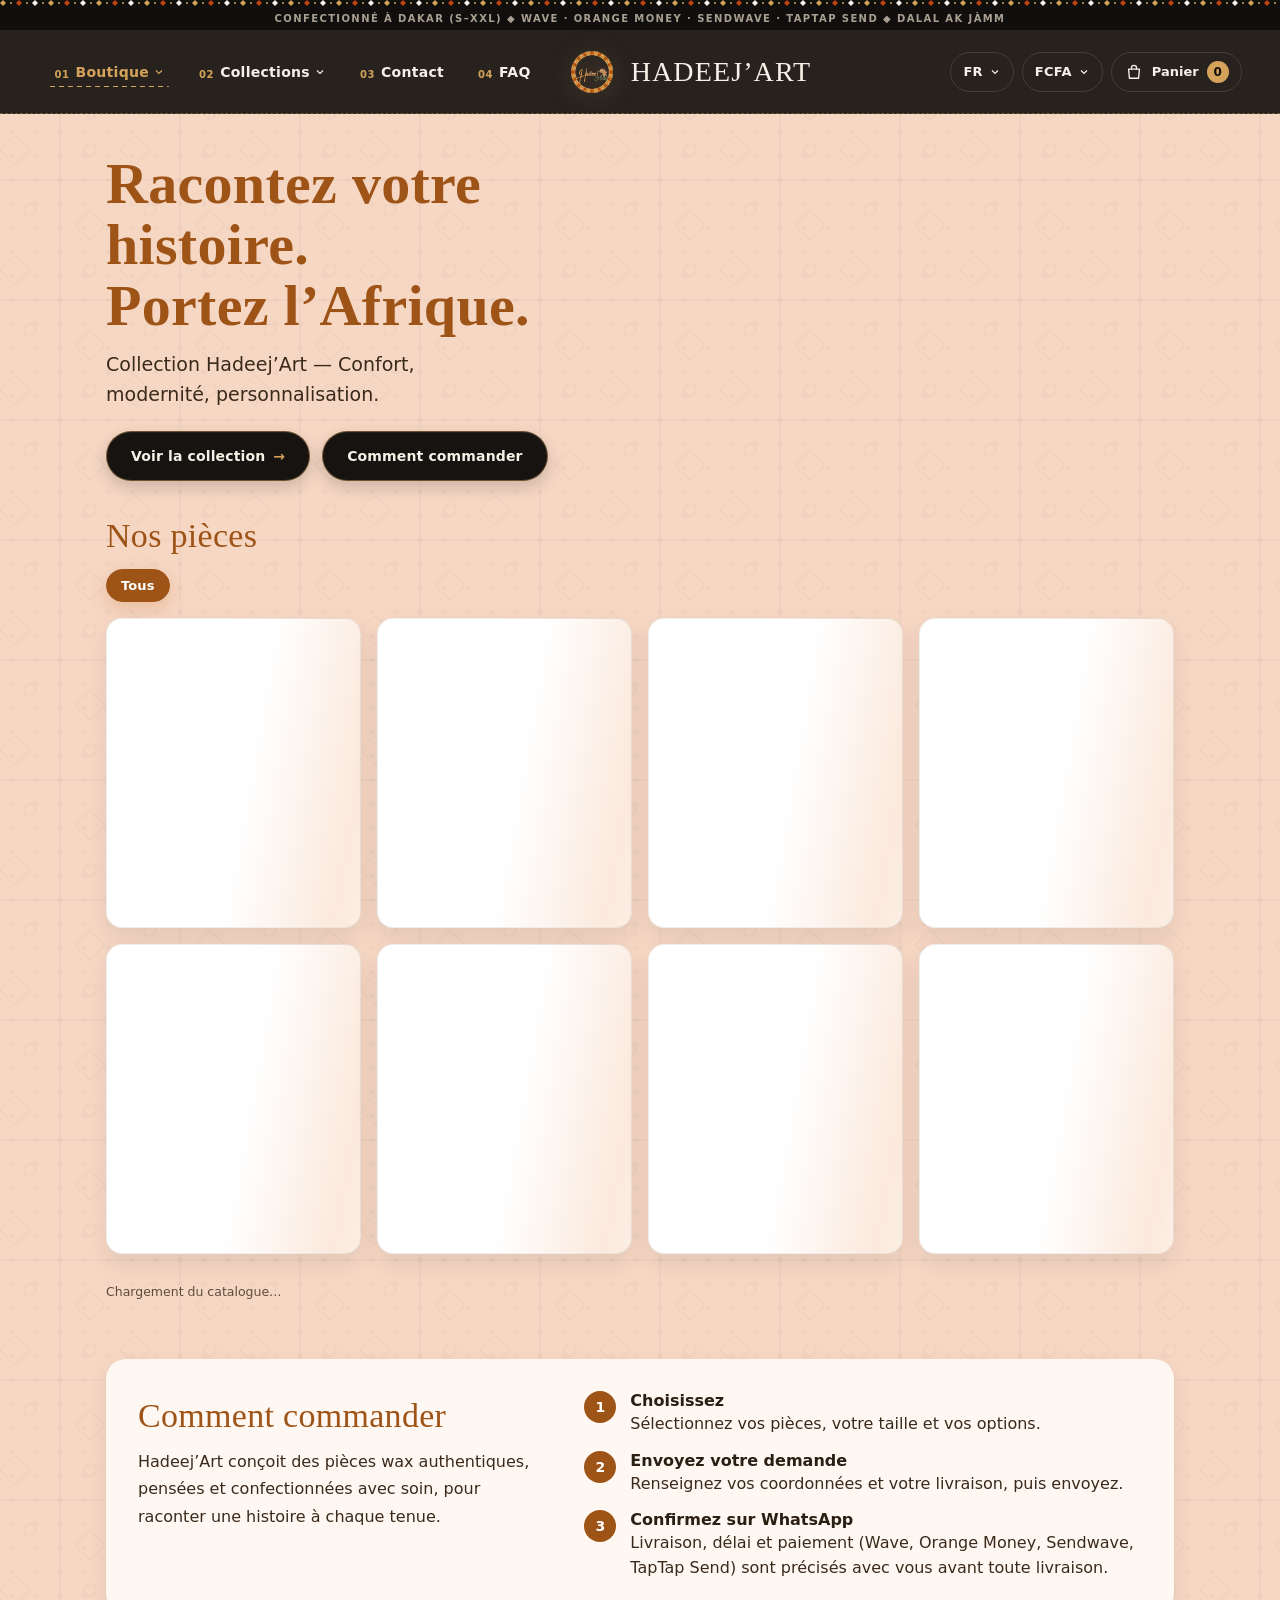
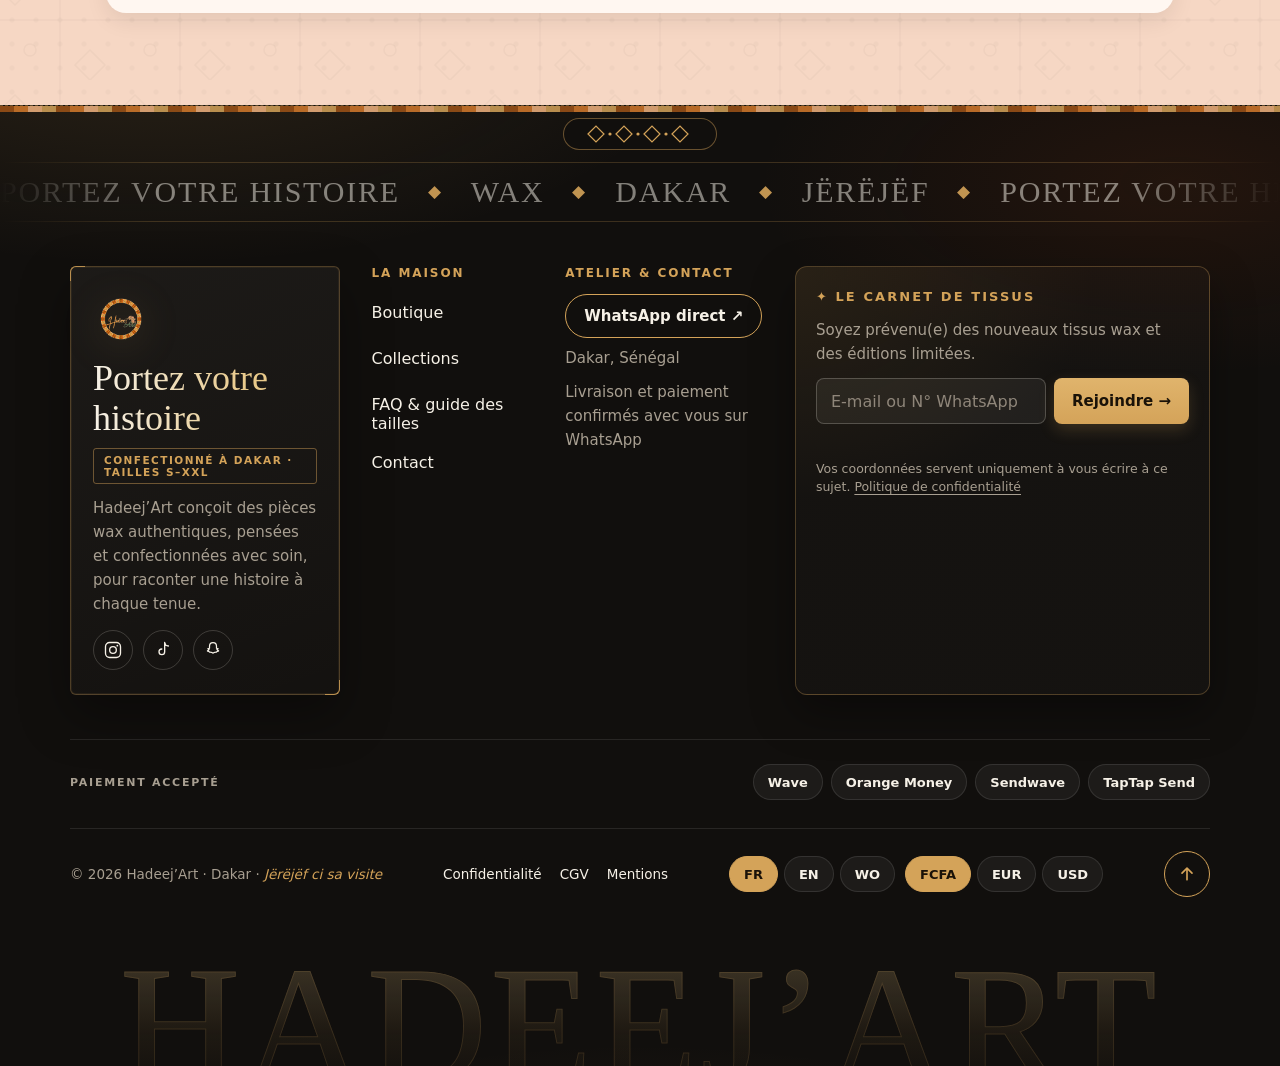
==== commit fe2bfb03: "Performance : images allégées, polices non bloquantes, preconnect Supabase, cache des menus, pas de " ====
--- a/index.html
+++ b/index.html
@@ -8,9 +8,11 @@
 <link rel="icon" type="image/png" href="images/logo.png">
 <link rel="apple-touch-icon" href="images/logo.png">
 <title data-i18n="page_title_home">Hadeej’Art — Boutique wax à Dakar</title>
+<link rel="preconnect" href="https://nwujdxrelsjicvsnbgzc.supabase.co" crossorigin>
 <link rel="preconnect" href="https://fonts.googleapis.com">
 <link rel="preconnect" href="https://fonts.gstatic.com" crossorigin>
-<link href="https://fonts.googleapis.com/css2?family=DM+Sans:ital,opsz,wght@0,9..40,400..800;1,9..40,400..600&family=Fraunces:ital,opsz,wght@0,9..144,400..800;1,9..144,400..600&family=Kenia&display=swap" rel="stylesheet">
+<link rel="stylesheet" href="https://fonts.googleapis.com/css2?family=DM+Sans:ital,opsz,wght@0,9..40,400..800;1,9..40,400..600&family=Fraunces:ital,opsz,wght@0,9..144,400..800;1,9..144,400..600&family=Kenia&display=swap" media="print" onload="this.media='all'">
+<noscript><link rel="stylesheet" href="https://fonts.googleapis.com/css2?family=DM+Sans:ital,opsz,wght@0,9..40,400..800;1,9..40,400..600&family=Fraunces:ital,opsz,wght@0,9..144,400..800;1,9..144,400..600&family=Kenia&display=swap"></noscript>
 <link rel="stylesheet" href="css/style.css">
 
 <meta name="description" content="Hadeej’Art — Créations & accessoires inspirés Wax. Commande WhatsApp rapide.">
--- a/css/style.css
+++ b/css/style.css
@@ -1205,7 +1205,7 @@
   @keyframes chipPop { 0%{ transform:scale(.92) } 60%{ transform:scale(1.05) } 100%{ transform:scale(1) } }
 
   /* --- Motif du hero : léger effet "tissu qui respire" --- */
-  .hero-frame{ animation: frameGlow 6s ease-in-out infinite; }
+  .hero-frame{ box-shadow:0 20px 48px rgba(0,0,0,.19), 0 0 0 7px rgba(212,122,44,.1) inset; }
   @keyframes frameGlow {
     0%,100%{ box-shadow:0 18px 46px rgba(0,0,0,.18), 0 0 0 6px rgba(212,122,44,.08) inset; }
     50%{ box-shadow:0 22px 52px rgba(0,0,0,.20), 0 0 0 9px rgba(212,122,44,.14) inset; }
@@ -2307,3 +2307,6 @@
 .epic-select-list.hd-list .epic-select-option .chk{ flex:0 0 auto; }
 .epic-select-list.hd-list .epic-select-option.active{ background:rgba(212,163,89,.12); box-shadow:none; color:#D4A359; }
 .epic-select-list.hd-list .epic-select-option::before{ background:#D4A359; }
+
+/* Performance : animations du pied de page figées hors écran */
+.mf.mf-off::after, .mf.mf-off .mf-track, .mf.mf-off .mf-wa{ animation-play-state:paused; }
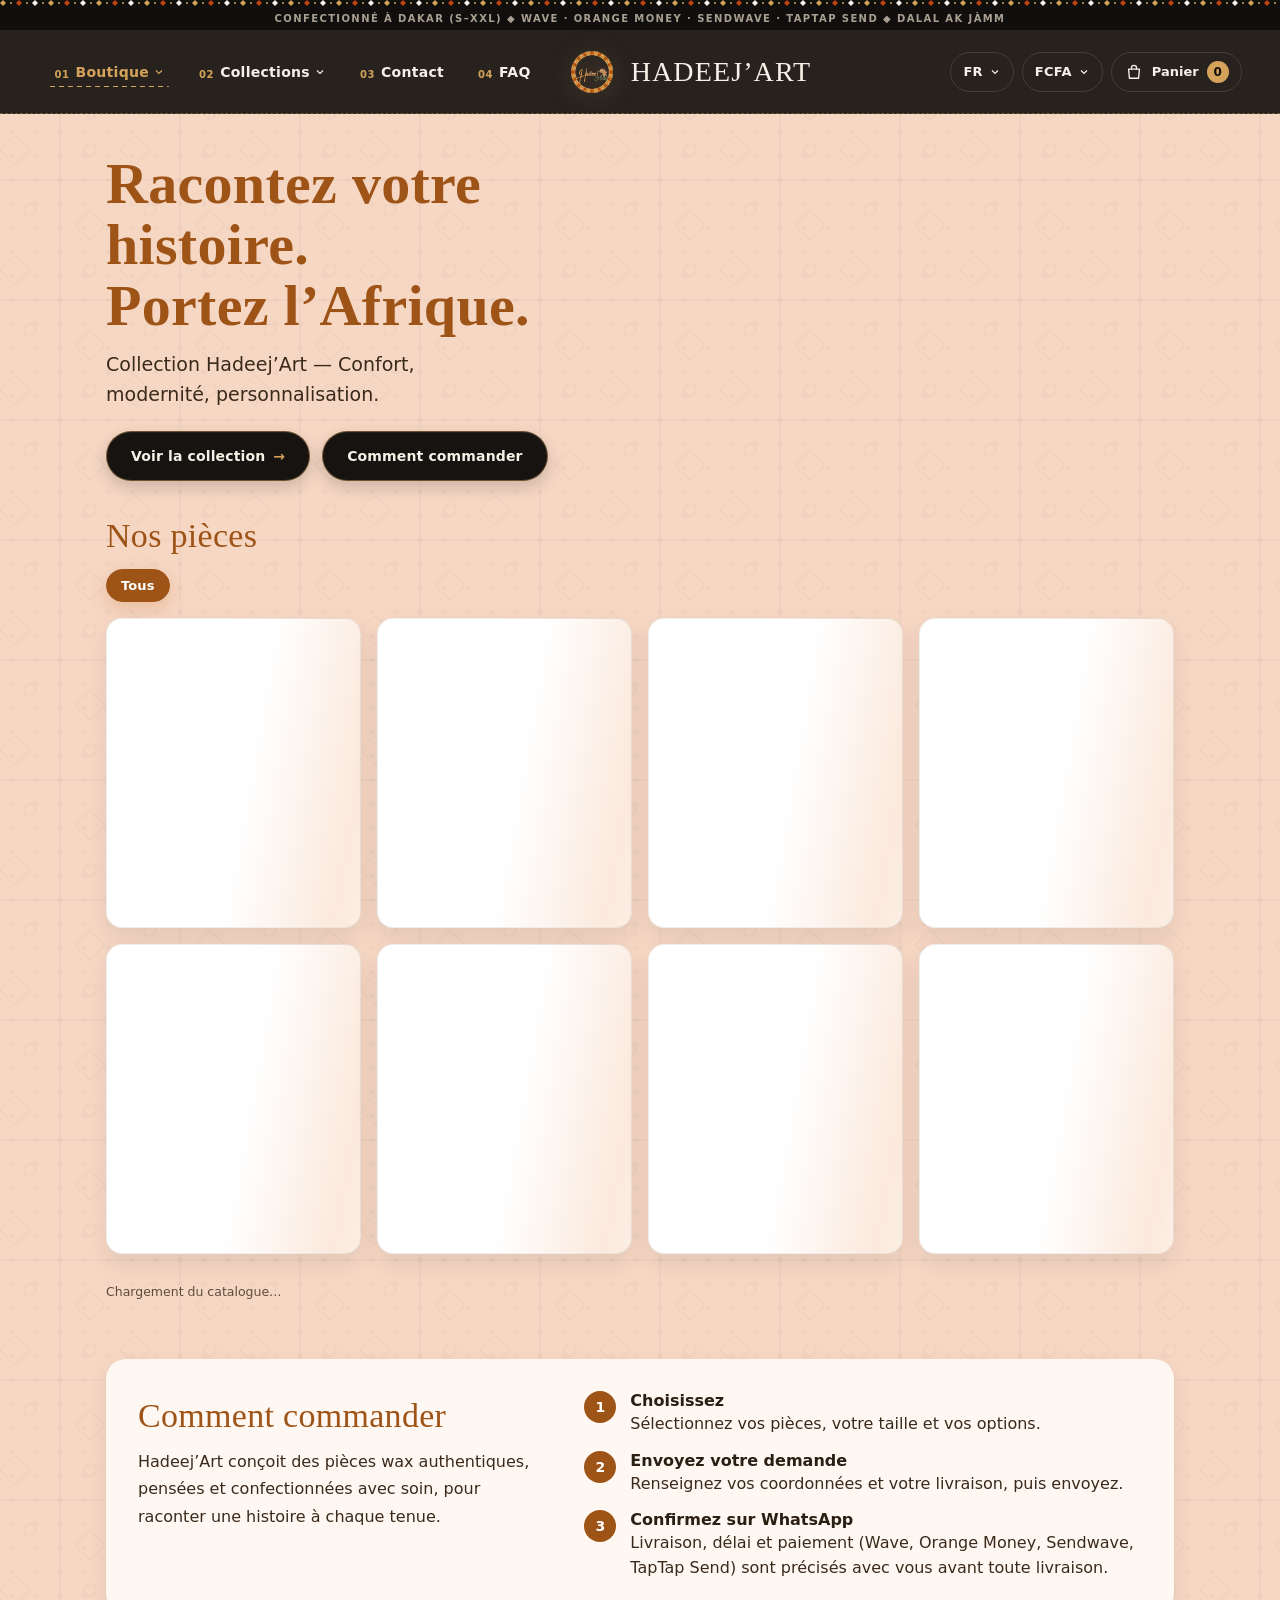
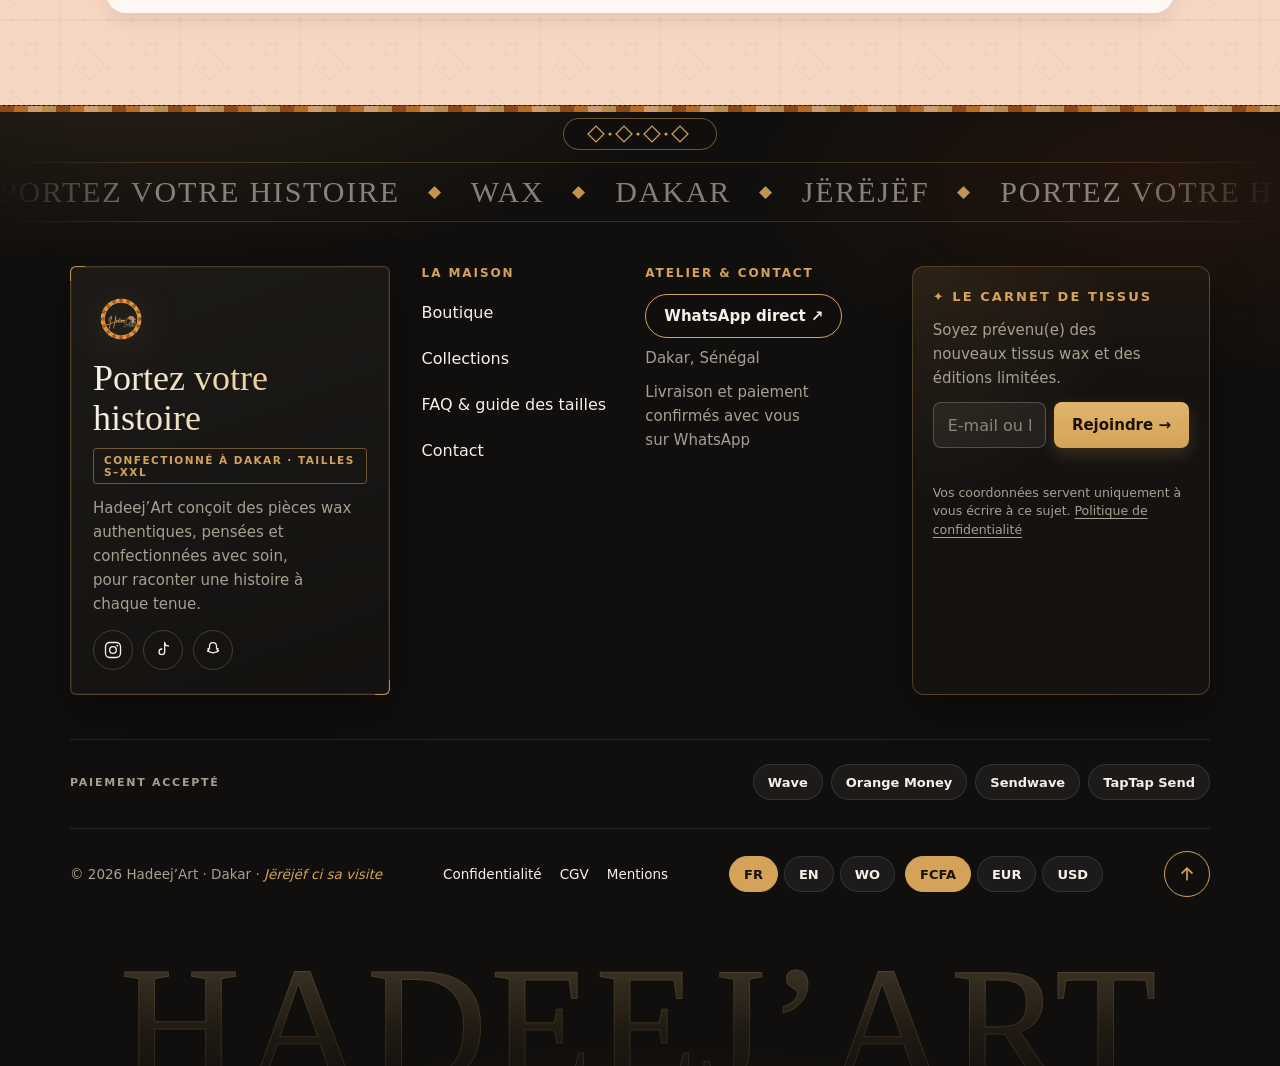
==== commit ed9bccb7: "PWA : vraies icônes (logo) et manifestes pour le site et l'admin Co-Authored-By: Claude Sonnet 5.5 <" ====
--- a/index.html
+++ b/index.html
@@ -5,8 +5,13 @@
 <meta name="viewport" content="width=device-width, initial-scale=1, viewport-fit=cover"/>
 <meta http-equiv="Content-Security-Policy" content="default-src 'self'; script-src 'self' 'unsafe-inline' https://unpkg.com; style-src 'self' 'unsafe-inline' https://fonts.googleapis.com https://unpkg.com; font-src 'self' https://fonts.gstatic.com; img-src 'self' data: blob: https://*.tile.openstreetmap.org https://unpkg.com https://nwujdxrelsjicvsnbgzc.supabase.co; connect-src 'self' https://nwujdxrelsjicvsnbgzc.supabase.co https://nominatim.openstreetmap.org https://unpkg.com; object-src 'none'; base-uri 'self'; form-action 'self'">
 <meta name="referrer" content="strict-origin-when-cross-origin">
-<link rel="icon" type="image/png" href="images/logo.png">
-<link rel="apple-touch-icon" href="images/logo.png">
+<link rel="icon" type="image/png" sizes="32x32" href="images/icons/favicon-32.png">
+<link rel="icon" type="image/png" sizes="192x192" href="images/icons/icon-192.png">
+<link rel="apple-touch-icon" sizes="180x180" href="images/icons/icon-180.png">
+<link rel="manifest" href="manifest.webmanifest">
+<meta name="apple-mobile-web-app-capable" content="yes">
+<meta name="mobile-web-app-capable" content="yes">
+<meta name="apple-mobile-web-app-title" content="Hadeej’Art">
 <title data-i18n="page_title_home">Hadeej’Art — Boutique wax à Dakar</title>
 <link rel="preconnect" href="https://nwujdxrelsjicvsnbgzc.supabase.co" crossorigin>
 <link rel="preconnect" href="https://fonts.googleapis.com">
--- a/css/style.css
+++ b/css/style.css
@@ -1911,7 +1911,8 @@
 .mf-inner{ position:relative; z-index:1; max-width:1180px; margin:0 auto; padding:56px max(20px,env(safe-area-inset-left)) 28px; }
 .mf a{ color:inherit; text-decoration:none; transition:color .2s ease, opacity .2s ease, border-color .2s ease; }
 .mf a:focus-visible, .mf button:focus-visible, .mf input:focus-visible{ outline:2px solid var(--mf-gold); outline-offset:3px; border-radius:6px; }
-.mf-grid{ display:grid; grid-template-columns:1fr; gap:36px; }
+.mf-grid{ display:grid; grid-template-columns:minmax(0,1fr); gap:36px; }
+.mf-grid > *{ min-width:0; }
 .mf-h{ margin:0 0 14px; font:700 12px var(--font-body); letter-spacing:.16em; text-transform:uppercase; color:var(--mf-gold); }
 .mf-line, .mf-about{ margin:0 0 10px; color:var(--mf-mute); font:400 15px/1.6 var(--font-body); }
 
@@ -1970,13 +1971,13 @@
   font-size:clamp(3.5rem,13vw,11rem); color:var(--mf-ink); opacity:.04; user-select:none; -webkit-user-select:none; pointer-events:none; transform:translateY(.12em); }
 
 @media (min-width:720px){
-  .mf-grid{ grid-template-columns:1fr 1fr; gap:40px 32px; }
+  .mf-grid{ grid-template-columns:repeat(2,minmax(0,1fr)); gap:40px 32px; }
   .mf-label{ grid-column:1 / -1; }
   .mf-pay{ flex-direction:row; align-items:center; justify-content:space-between; }
   .mf-util{ flex-direction:row; flex-wrap:wrap; align-items:center; justify-content:space-between; }
 }
 @media (min-width:1024px){
-  .mf-grid{ grid-template-columns:1.5fr .9fr 1.1fr 1.4fr; }
+  .mf-grid{ grid-template-columns:minmax(0,1.5fr) minmax(0,.9fr) minmax(0,1.1fr) minmax(0,1.4fr); }
   .mf-label{ grid-column:auto; }
 }
 @media (prefers-reduced-motion:reduce){ .mf *{ transition:none !important; } }
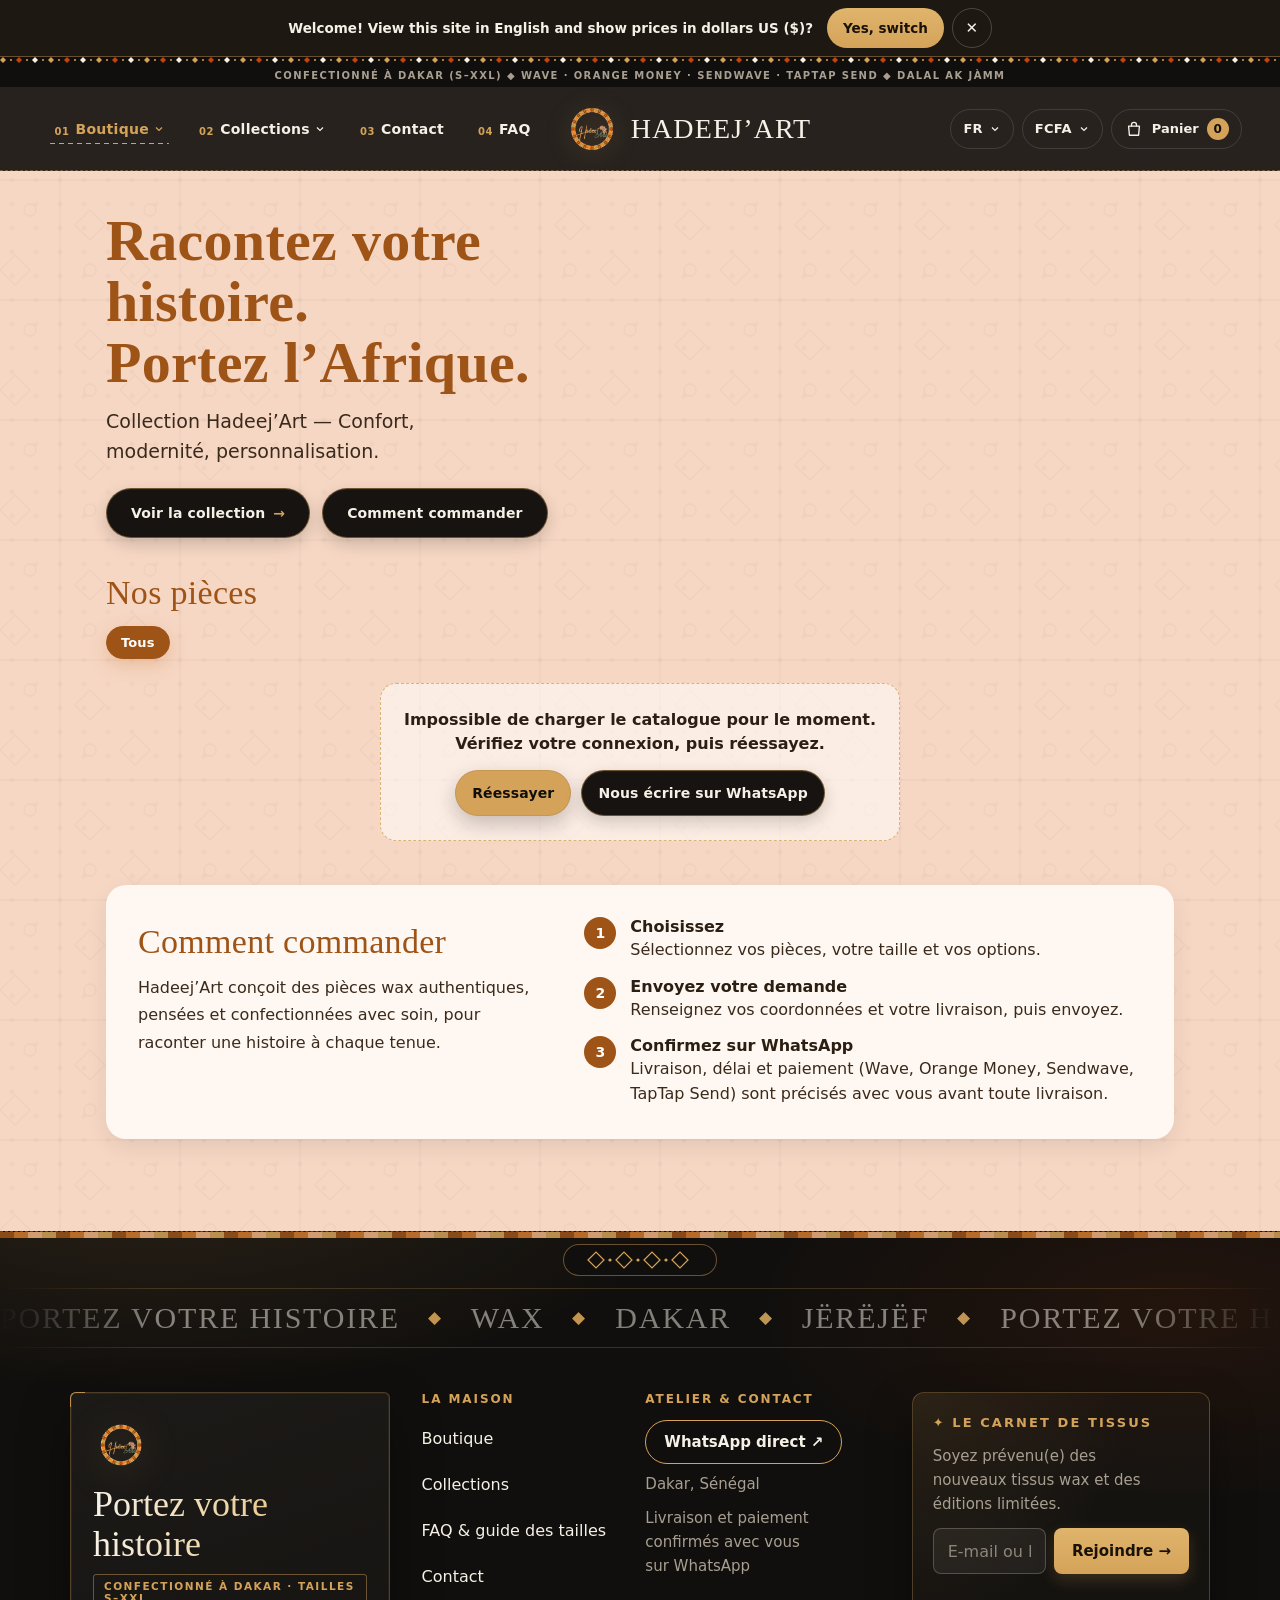
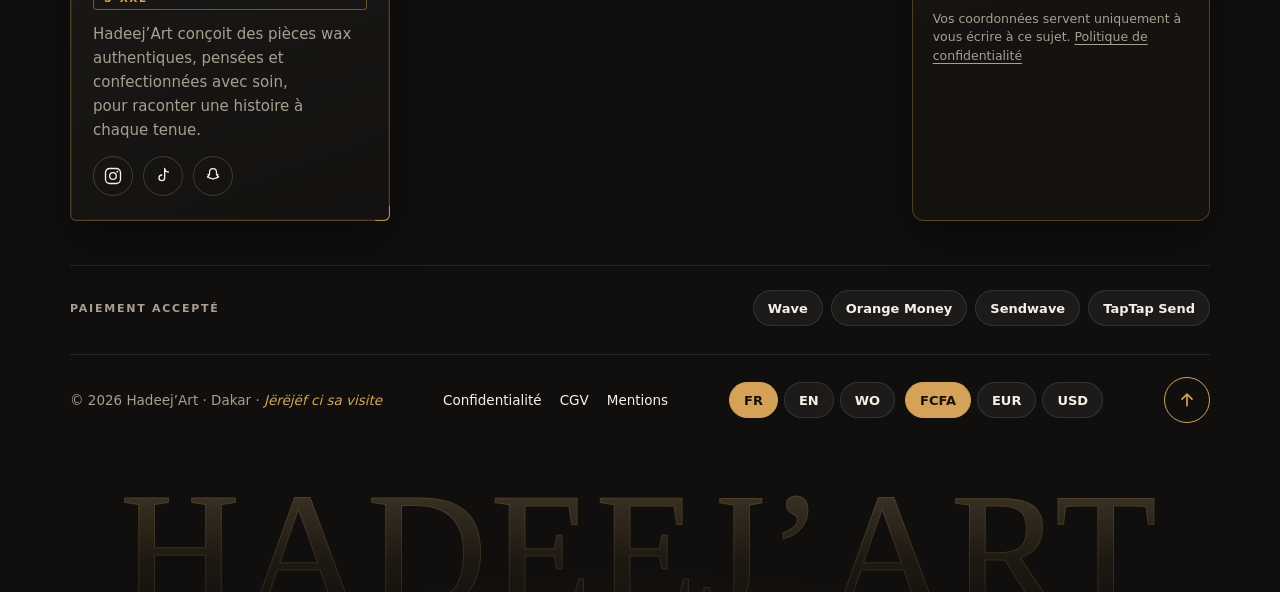
==== commit 5254fd42: "Facture : marge réelle sous la pastille de paiement ; numéros de version sur tous les fichiers .js/." ====
--- a/index.html
+++ b/index.html
@@ -18,7 +18,7 @@
 <link rel="preconnect" href="https://fonts.gstatic.com" crossorigin>
 <link rel="stylesheet" href="https://fonts.googleapis.com/css2?family=DM+Sans:ital,opsz,wght@0,9..40,400..800;1,9..40,400..600&family=Fraunces:ital,opsz,wght@0,9..144,400..800;1,9..144,400..600&family=Kenia&display=swap" media="print" onload="this.media='all'">
 <noscript><link rel="stylesheet" href="https://fonts.googleapis.com/css2?family=DM+Sans:ital,opsz,wght@0,9..40,400..800;1,9..40,400..600&family=Fraunces:ital,opsz,wght@0,9..144,400..800;1,9..144,400..600&family=Kenia&display=swap"></noscript>
-<link rel="stylesheet" href="css/style.css">
+<link rel="stylesheet" href="css/style.css?v=827976d5">
 
 <meta name="description" content="Hadeej’Art — Créations & accessoires inspirés Wax. Commande WhatsApp rapide.">
 <link rel="canonical" href="https://hadeejart.store/">
@@ -447,19 +447,20 @@
   <img id="imgViewerImg" data-i18n-alt="lightbox_alt" alt="Aperçu produit"/>
 </div>
 
-<script src="js/config.js"></script>
-<script src="js/utils.js"></script>
-<script src="js/i18n.js"></script>
-<script src="js/currency.js"></script>
-<script src="js/data.js"></script>
-<script src="js/api.js"></script>
-<script src="js/cart.js"></script>
-<script src="js/catalogue.js"></script>
-<script src="js/invoice.js"></script>
-<script src="js/map.js"></script>
-<script src="js/checkout.js"></script>
-<script src="js/nav.js"></script>
-<script src="js/ui.js"></script>
-<script src="js/main.js"></script>
+<script src="js/config.js?v=c936df79"></script>
+<script src="js/utils.js?v=42bbca5e"></script>
+<script src="js/i18n.js?v=020d0247"></script>
+<script src="js/currency.js?v=b84c893c"></script>
+<script src="js/data.js?v=ad27f3b2"></script>
+<script src="js/api.js?v=fb625e1e"></script>
+<script src="js/cart.js?v=faf45e57"></script>
+<script src="js/catalogue.js?v=1e90f77a"></script>
+<script src="js/qr.js?v=0d82ab2e"></script>
+<script src="js/invoice.js?v=07062c7f"></script>
+<script src="js/map.js?v=e1e0b59a"></script>
+<script src="js/checkout.js?v=f473d2d5"></script>
+<script src="js/nav.js?v=8af2d8a9"></script>
+<script src="js/ui.js?v=aa08dacc"></script>
+<script src="js/main.js?v=c12df98d"></script>
 </body>
 </html>
--- a/css/style.css
+++ b/css/style.css
@@ -2311,3 +2311,34 @@
 
 /* Performance : animations du pied de page figées hors écran */
 .mf.mf-off::after, .mf.mf-off .mf-track, .mf.mf-off .mf-wa{ animation-play-state:paused; }
+
+/* Très petits écrans (iPhone SE 1re génération 320 px, Galaxy Fold replié 280 px) :
+   l'en-tête doit tenir sans faire défiler la page horizontalement. */
+@media (max-width:359px){
+  .hd-brand{ gap:6px; }
+  .hd-emblem{ width:44px; height:44px; }
+  .hd.scrolled .hd-emblem{ width:40px; height:40px; }
+  .hd-word{ font-size:17px; letter-spacing:.02em; }
+  .hd.scrolled .hd-word{ font-size:16px; }
+  .hd-actions{ gap:2px; }
+  .hd-cart{ padding:0 8px; gap:4px; }
+  .hd-micro{ letter-spacing:.05em; font-size:9px; padding:0 8px; }
+}
+@media (max-width:299px){
+  .hd-word{ display:none; }
+}
+
+/* Bandeau d'accueil international (proposition de langue / devise) */
+.welcome-bar{ position:relative; z-index:5; display:flex; flex-wrap:wrap; align-items:center; justify-content:center; gap:8px 14px; padding:8px 14px; background:#1d1812; color:#F6F1E7; font:600 13.5px/1.35 var(--font-body); border-bottom:1px solid rgba(212,163,89,.4); }
+.welcome-bar .wb-msg{ text-align:center; }
+.welcome-bar .wb-act{ display:inline-flex; gap:8px; align-items:center; }
+.welcome-bar .wb-yes{ min-height:40px; padding:0 16px; border:0; border-radius:999px; background:linear-gradient(180deg,#e0b46c,#D4A359); color:#1a1208; font:800 13.5px var(--font-body); cursor:pointer; }
+.welcome-bar .wb-no{ width:40px; height:40px; border:1px solid rgba(255,255,255,.2); border-radius:50%; background:transparent; color:#F6F1E7; cursor:pointer; font-size:15px; }
+.welcome-bar button:focus-visible{ outline:2px solid #D4A359; outline-offset:2px; }
+
+/* Catalogue indisponible (panne réseau, aucune copie locale) */
+.catalogue-error{ display:block; }
+.cat-err{ max-width:520px; margin:24px auto; padding:24px 20px; text-align:center; border:1px dashed rgba(212,163,89,.8); border-radius:16px; background:rgba(255,255,255,.55); }
+.cat-err p{ margin:0 0 14px; font-size:16px; line-height:1.5; }
+.cat-err-act{ display:flex; flex-wrap:wrap; gap:10px; justify-content:center; }
+.cat-err-act .btn{ min-height:46px; text-decoration:none; }
